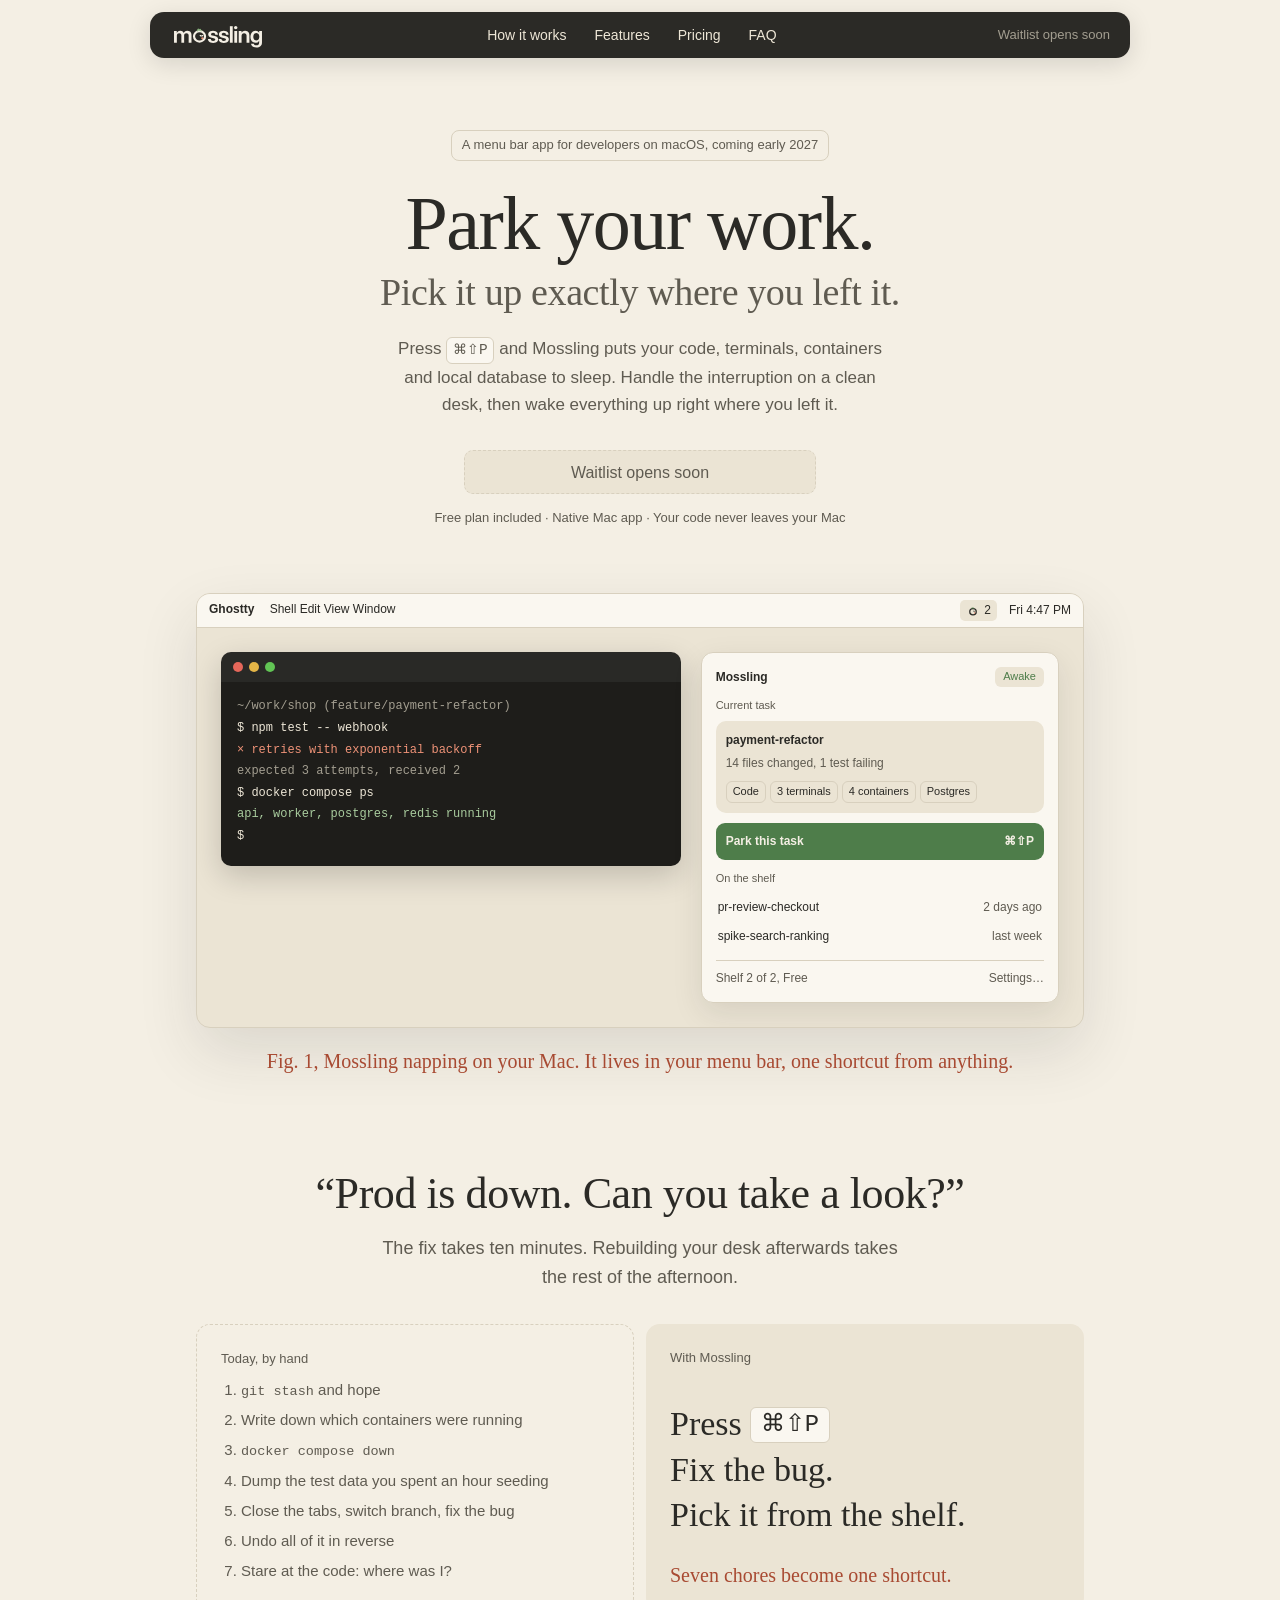
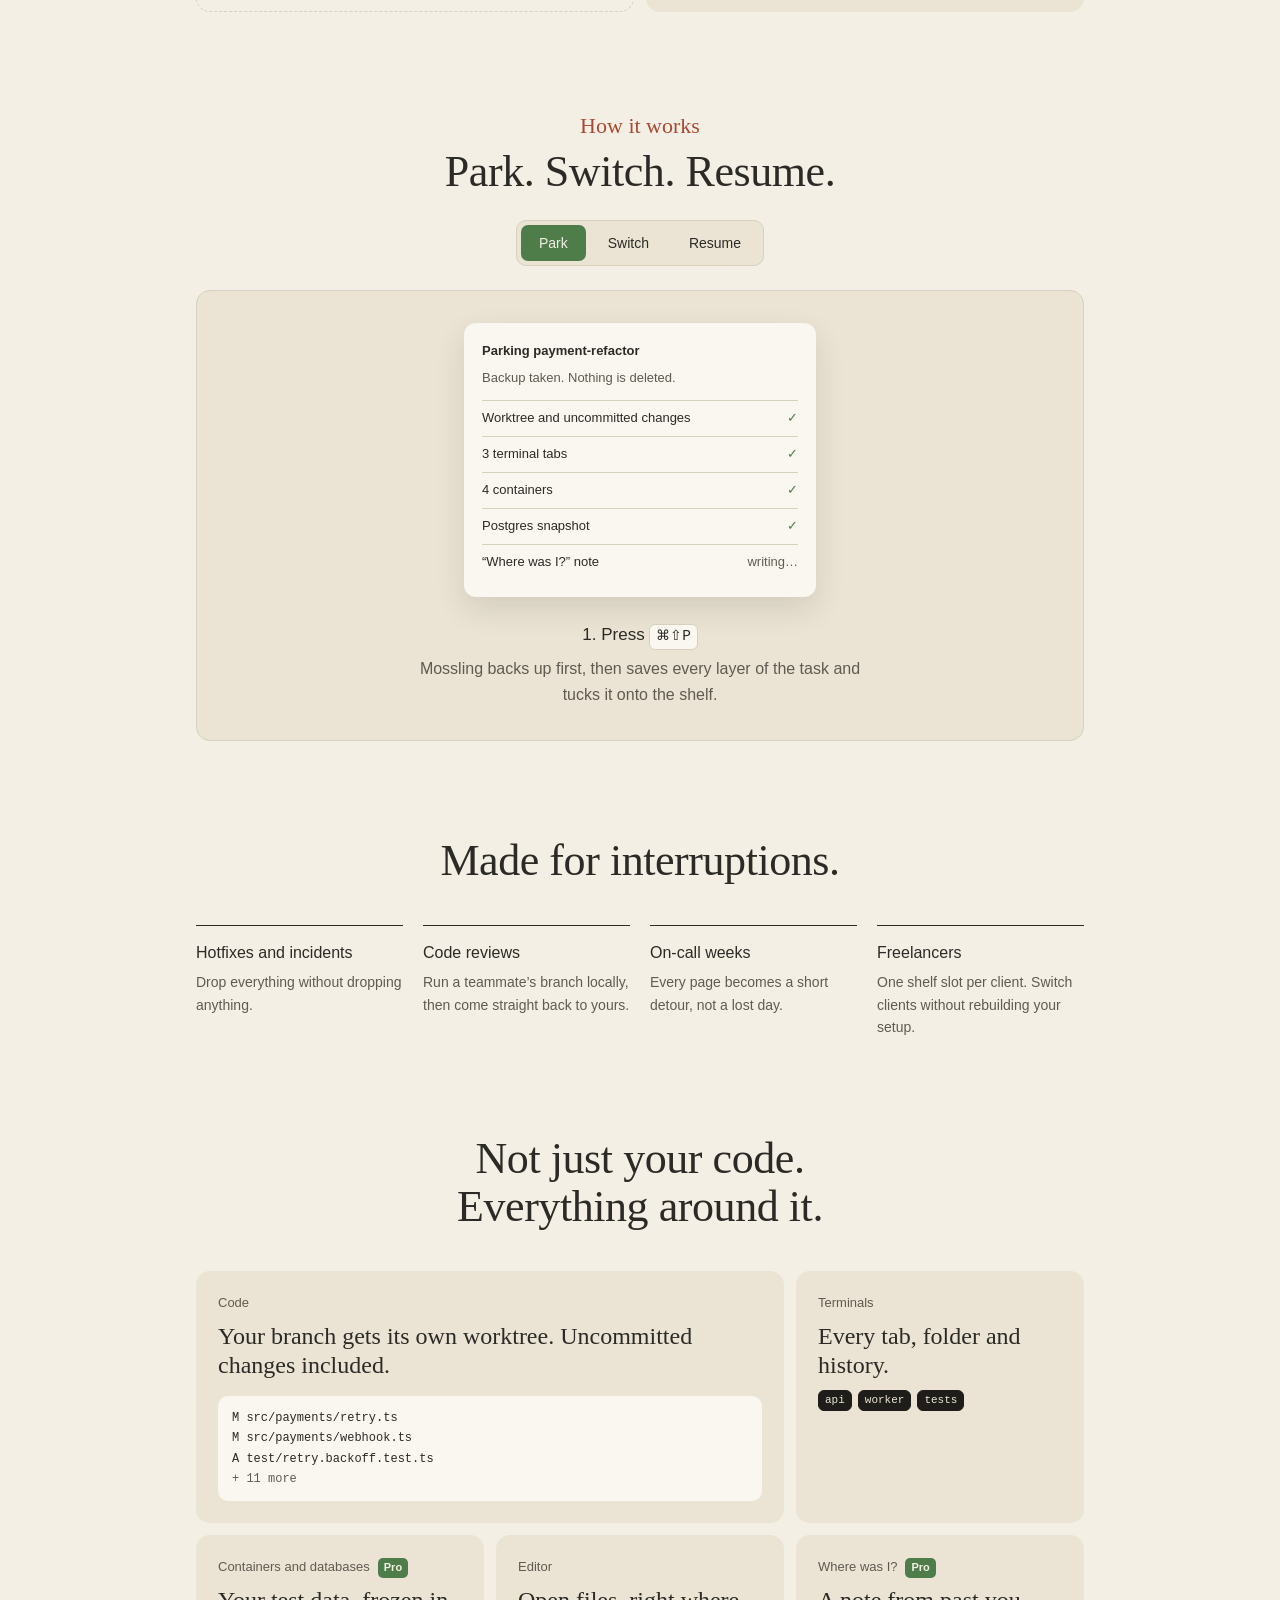
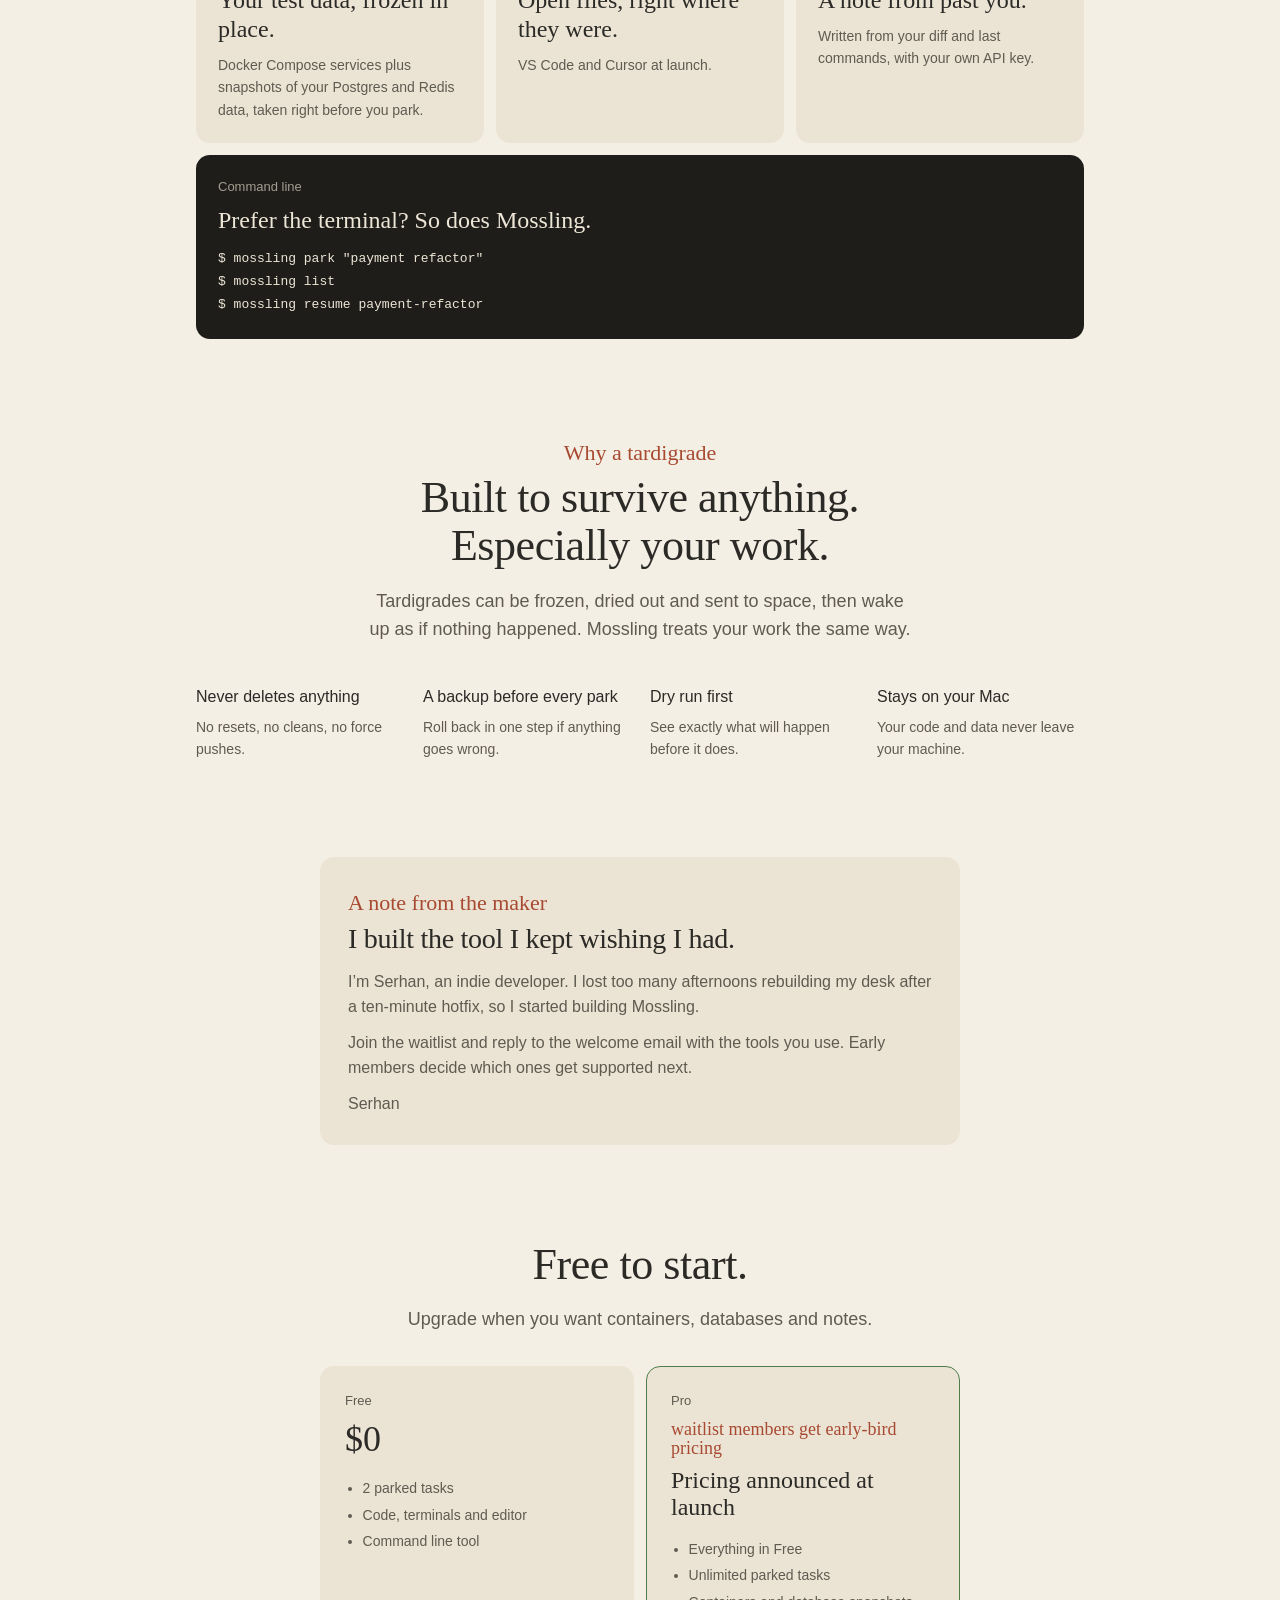
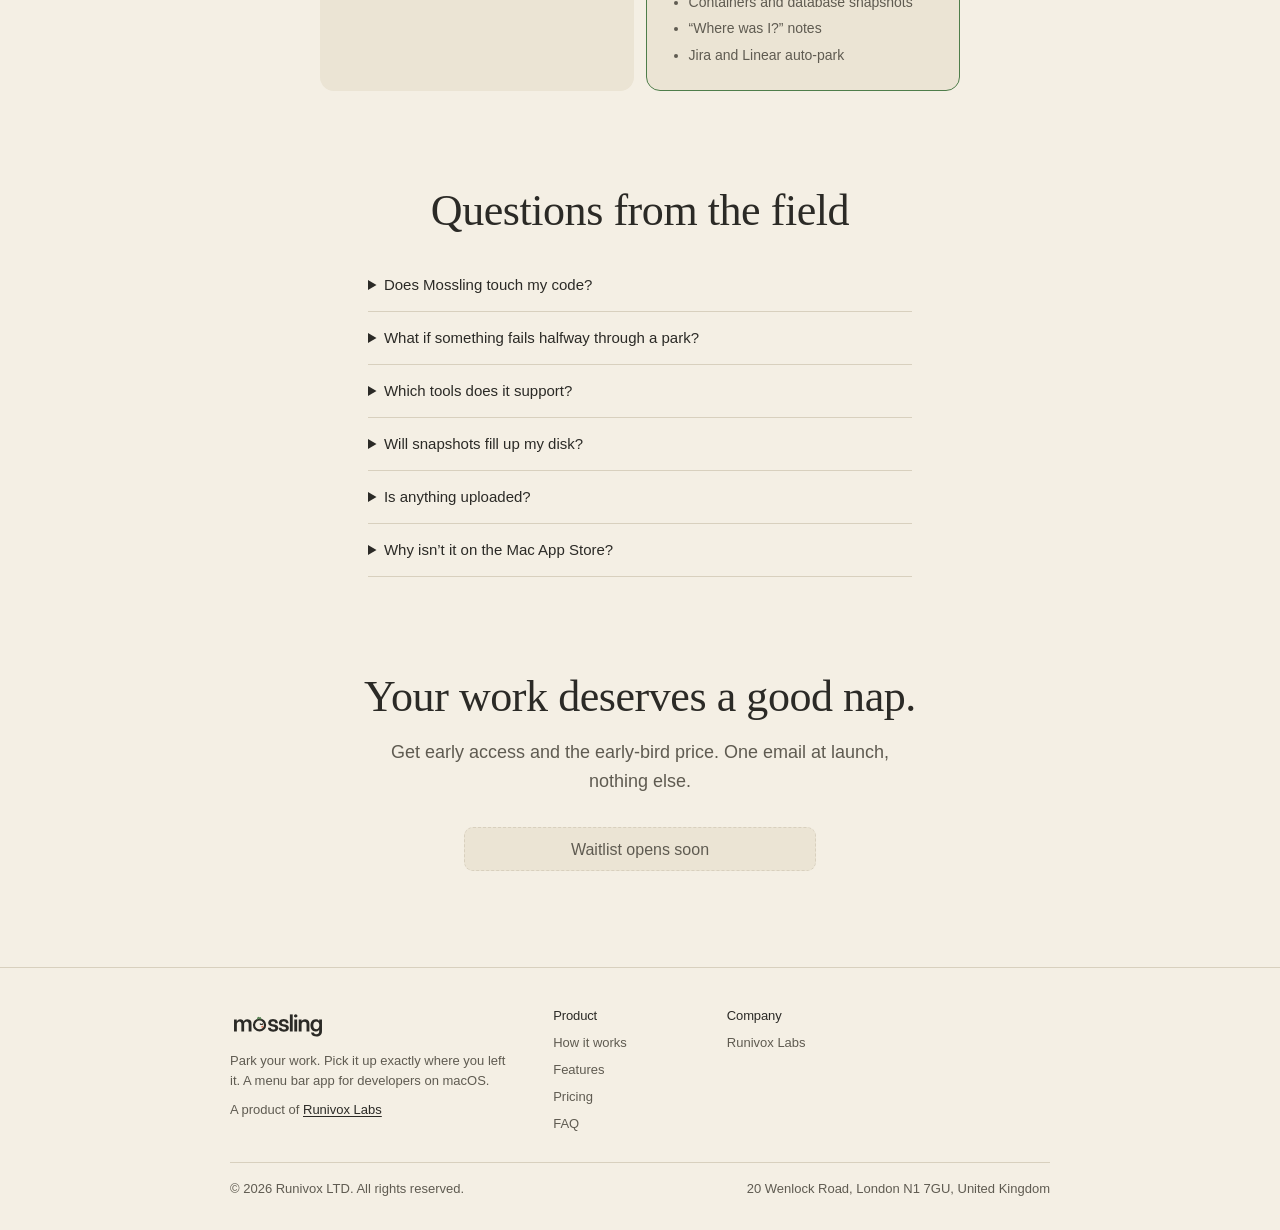
==== index.html @ 134c6cbf "Deploy landing from MosslingApp/mossling@46f180c" ====
<!doctype html>
<html lang="en">
<head>
  <meta charset="utf-8">
  <meta name="viewport" content="width=device-width, initial-scale=1">
  <title>Mossling: park your work, pick it up exactly where you left it</title>
  <meta name="description" content="A menu bar app for developers on macOS. Press ⌘⇧P and Mossling puts your code, terminals, containers and local database to sleep, then wakes everything up right where you left it.">
  <meta name="color-scheme" content="light dark">
  <meta name="theme-color" content="#F4EFE4" media="(prefers-color-scheme: light)">
  <meta name="theme-color" content="#1C1B18" media="(prefers-color-scheme: dark)">
  <meta property="og:title" content="Mossling: park your work">
  <meta property="og:description" content="Pick it up exactly where you left it. A menu bar app for developers on macOS.">
  <meta property="og:type" content="website">
  <link rel="icon" href="assets/mossling-icon-app.svg" type="image/svg+xml">
  <link rel="preload" href="fonts/fraunces-500.woff2" as="font" type="font/woff2" crossorigin>
  <link rel="preload" href="fonts/inter-400.woff2" as="font" type="font/woff2" crossorigin>
  <link rel="stylesheet" href="styles.css">
  <script src="main.js" defer></script>
</head>
<!-- Waitlist: keep "closed" until /privacy is published. See landing/README.md. -->
<body data-waitlist="closed">
  <a class="skip-link" href="#main">Skip to content</a>

  <header class="nav-wrap">
    <nav class="nav" aria-label="Main">
      <a class="nav-logo" href="#top" aria-label="Mossling home">
        <img src="assets/mossling-wordmark-dark.svg" alt="Mossling" width="96" height="30">
      </a>
      <ul class="nav-links">
        <li><a href="#how-it-works">How it works</a></li>
        <li><a href="#features">Features</a></li>
        <li><a href="#pricing">Pricing</a></li>
        <li><a href="#faq">FAQ</a></li>
      </ul>
      <div class="nav-actions">
        <span class="nav-status" data-when="closed">Waitlist opens soon</span>
        <span class="nav-status nav-status-open" data-when="open"><span class="dot" aria-hidden="true"></span>Waitlist open</span>
        <a class="btn btn-nav" href="#join" data-when="open">Get early access <span aria-hidden="true">→</span></a>
      </div>
    </nav>
  </header>

  <main id="main">
    <section class="hero" id="top">
      <p class="eyebrow-pill">A menu bar app for developers on macOS, coming early 2027</p>
      <h1>Park your work.<span class="h1-sub">Pick it up exactly where you left it.</span></h1>
      <p class="lede">Press <kbd>⌘⇧P</kbd> and Mossling puts your code, terminals, containers and local database to sleep. Handle the interruption on a clean desk, then wake everything up right where you left it.</p>

      <div class="waitlist" data-form-id="hero">
        <p class="waitlist-soon" data-when="closed">Waitlist opens soon</p>
        <form class="waitlist-form" data-when="open" action="https://buttondown.com/api/emails/embed-subscribe/mossling" method="post">
          <div class="waitlist-row">
            <label class="visually-hidden" for="email-hero">Your email</label>
            <input id="email-hero" type="email" name="email" placeholder="you@company.dev" autocomplete="email" required aria-describedby="error-hero">
            <input type="hidden" name="tag" value="waitlist">
            <button class="btn btn-primary" type="submit">Get early access</button>
          </div>
          <p class="form-error" id="error-hero" role="alert" hidden></p>
        </form>
        <p class="form-success" role="status" tabindex="-1" hidden>You're on the list. Check your inbox to confirm.</p>
      </div>
      <p class="hero-note">Free plan included · Native Mac app · Your code never leaves your Mac</p>

      <figure class="hero-figure">
        <div class="desktop" aria-hidden="true">
          <div class="desktop-menubar">
            <span><b>Ghostty</b> Shell Edit View Window</span>
            <span class="menubar-right"><span class="menubar-icon"><img src="assets/mossling-icon-light.svg" alt="" width="14" height="14"> 2</span> Fri 4:47 PM</span>
          </div>
          <div class="desktop-body">
            <div class="terminal">
              <div class="terminal-bar"><i></i><i></i><i></i></div>
              <pre><span class="t-muted">~/work/shop (feature/payment-refactor)</span>
$ npm test -- webhook
<span class="t-red">× retries with exponential backoff</span>
<span class="t-muted">expected 3 attempts, received 2</span>
$ docker compose ps
<span class="t-green">api, worker, postgres, redis running</span>
$</pre>
            </div>
            <div class="panel">
              <div class="panel-head"><b>Mossling</b><span class="badge">Awake</span></div>
              <p class="panel-label">Current task</p>
              <div class="panel-card">
                <b>payment-refactor</b>
                <span class="muted">14 files changed, 1 test failing</span>
                <span class="chips"><span>Code</span><span>3 terminals</span><span>4 containers</span><span>Postgres</span></span>
              </div>
              <div class="panel-park">Park this task <span>⌘⇧P</span></div>
              <p class="panel-label">On the shelf</p>
              <div class="panel-row"><span>pr-review-checkout</span><span class="muted">2 days ago</span></div>
              <div class="panel-row"><span>spike-search-ranking</span><span class="muted">last week</span></div>
              <div class="panel-foot"><span>Shelf 2 of 2, Free</span><span>Settings…</span></div>
            </div>
          </div>
        </div>
        <figcaption class="caption">Fig. 1, Mossling napping on your Mac. It lives in your menu bar, one shortcut from anything.</figcaption>
      </figure>
    </section>

    <section class="problem">
      <h2>“Prod is down. Can you take a look?”</h2>
      <p class="section-lede">The fix takes ten minutes. Rebuilding your desk afterwards takes the rest of the afternoon.</p>
      <div class="compare">
        <div class="compare-card compare-before">
          <p class="card-label">Today, by hand</p>
          <ol>
            <li><code>git stash</code> and hope</li>
            <li>Write down which containers were running</li>
            <li><code>docker compose down</code></li>
            <li>Dump the test data you spent an hour seeding</li>
            <li>Close the tabs, switch branch, fix the bug</li>
            <li>Undo all of it in reverse</li>
            <li>Stare at the code: where was I?</li>
          </ol>
        </div>
        <div class="compare-card compare-after">
          <p class="card-label">With Mossling</p>
          <p class="big-steps">Press <kbd>⌘⇧P</kbd><br>Fix the bug.<br>Pick it from the shelf.</p>
          <p class="caption">Seven chores become one shortcut.</p>
        </div>
      </div>
    </section>

    <section class="how" id="how-it-works">
      <p class="eyebrow-hand">How it works</p>
      <h2>Park. Switch. Resume.</h2>
      <div class="tabs" role="tablist" aria-label="Steps" hidden>
        <button role="tab" id="tab-park" aria-controls="step-park" aria-selected="true">Park</button>
        <button role="tab" id="tab-switch" aria-controls="step-switch" aria-selected="false" tabindex="-1">Switch</button>
        <button role="tab" id="tab-resume" aria-controls="step-resume" aria-selected="false" tabindex="-1">Resume</button>
      </div>
      <div class="steps">
        <div class="step" id="step-park" role="tabpanel" aria-labelledby="tab-park">
          <div class="step-visual">
            <div class="mini-card" aria-hidden="true">
              <b>Parking payment-refactor</b>
              <span class="muted small">Backup taken. Nothing is deleted.</span>
              <ul>
                <li>Worktree and uncommitted changes <span class="ok">✓</span></li>
                <li>3 terminal tabs <span class="ok">✓</span></li>
                <li>4 containers <span class="ok">✓</span></li>
                <li>Postgres snapshot <span class="ok">✓</span></li>
                <li>“Where was I?” note <span class="muted">writing…</span></li>
              </ul>
            </div>
          </div>
          <h3>1. Press <kbd>⌘⇧P</kbd></h3>
          <p>Mossling backs up first, then saves every layer of the task and tucks it onto the shelf.</p>
        </div>
        <div class="step" id="step-switch" role="tabpanel" aria-labelledby="tab-switch">
          <div class="step-visual">
            <div class="mini-card" aria-hidden="true">
              <b>payment-refactor is parked</b>
              <span class="muted small">Your desk is clean: on main, no containers running, editor closed.</span>
              <span class="mini-actions"><span class="mini-btn">Undo</span><span class="mini-btn mini-btn-primary">Open shelf</span></span>
            </div>
          </div>
          <h3>2. Fix the bug</h3>
          <p>Your desk is clean: on main, no containers running, editor closed. Changed your mind? Undo puts everything back.</p>
        </div>
        <div class="step" id="step-resume" role="tabpanel" aria-labelledby="tab-resume">
          <div class="step-visual">
            <div class="mini-card" aria-hidden="true">
              <b>payment-refactor</b>
              <span class="note-hand">Where was I?</span>
              <span class="small">You were fixing the webhook retry logic. The backoff test expects 3 attempts and gets 2. Last edit: <code>retry.ts:48</code>.</span>
              <span class="mini-actions"><span class="mini-btn mini-btn-primary">Resume task ⏎</span></span>
            </div>
          </div>
          <h3>3. Pick it from the shelf</h3>
          <p>Press <kbd>⌘⇧S</kbd>, choose the task and resume. If your current desk has changes, Mossling parks it first so nothing is lost.</p>
        </div>
      </div>
    </section>

    <section class="uses">
      <h2>Made for interruptions.</h2>
      <div class="columns">
        <div><h3>Hotfixes and incidents</h3><p>Drop everything without dropping anything.</p></div>
        <div><h3>Code reviews</h3><p>Run a teammate’s branch locally, then come straight back to yours.</p></div>
        <div><h3>On-call weeks</h3><p>Every page becomes a short detour, not a lost day.</p></div>
        <div><h3>Freelancers</h3><p>One shelf slot per client. Switch clients without rebuilding your setup.</p></div>
      </div>
    </section>

    <section class="features" id="features">
      <h2>Not just your code.<br>Everything around it.</h2>
      <div class="bento">
        <article class="tile tile-wide">
          <p class="card-label">Code</p>
          <h3>Your branch gets its own worktree. Uncommitted changes included.</h3>
          <pre class="code-box">M src/payments/retry.ts
M src/payments/webhook.ts
A test/retry.backoff.test.ts
<span class="muted">+ 11 more</span></pre>
        </article>
        <article class="tile">
          <p class="card-label">Terminals</p>
          <h3>Every tab, folder and history.</h3>
          <p class="tabs-chips" aria-label="Example terminal tabs"><span>api</span><span>worker</span><span>tests</span></p>
        </article>
        <article class="tile">
          <p class="card-label">Containers and databases <span class="pro">Pro</span></p>
          <h3>Your test data, frozen in place.</h3>
          <p>Docker Compose services plus snapshots of your Postgres and Redis data, taken right before you park.</p>
        </article>
        <article class="tile">
          <p class="card-label">Editor</p>
          <h3>Open files, right where they were.</h3>
          <p>VS Code and Cursor at launch.</p>
        </article>
        <article class="tile">
          <p class="card-label">Where was I? <span class="pro">Pro</span></p>
          <h3>A note from past you.</h3>
          <p>Written from your diff and last commands, with your own API key.</p>
        </article>
        <article class="tile tile-full tile-dark">
          <p class="card-label">Command line</p>
          <h3>Prefer the terminal? So does Mossling.</h3>
          <pre>$ mossling park "payment refactor"
$ mossling list
$ mossling resume payment-refactor</pre>
        </article>
      </div>
    </section>

    <section class="why">
      <p class="eyebrow-hand">Why a tardigrade</p>
      <h2>Built to survive anything.<br>Especially your work.</h2>
      <p class="section-lede">Tardigrades can be frozen, dried out and sent to space, then wake up as if nothing happened. Mossling treats your work the same way.</p>
      <div class="columns columns-plain">
        <div><h3>Never deletes anything</h3><p>No resets, no cleans, no force pushes.</p></div>
        <div><h3>A backup before every park</h3><p>Roll back in one step if anything goes wrong.</p></div>
        <div><h3>Dry run first</h3><p>See exactly what will happen before it does.</p></div>
        <div><h3>Stays on your Mac</h3><p>Your code and data never leave your machine.</p></div>
      </div>
    </section>

    <section class="maker">
      <div class="maker-card">
        <p class="eyebrow-hand">A note from the maker</p>
        <h2>I built the tool I kept wishing I had.</h2>
        <p>I’m Serhan, an indie developer. I lost too many afternoons rebuilding my desk after a ten-minute hotfix, so I started building Mossling.</p>
        <p>Join the waitlist and reply to the welcome email with the tools you use. Early members decide which ones get supported next.</p>
        <p class="maker-sign">Serhan</p>
      </div>
    </section>

    <section class="pricing" id="pricing">
      <h2>Free to start.</h2>
      <p class="section-lede">Upgrade when you want containers, databases and notes.</p>
      <div class="plans">
        <div class="plan">
          <p class="card-label">Free</p>
          <p class="price">$0</p>
          <ul>
            <li>2 parked tasks</li>
            <li>Code, terminals and editor</li>
            <li>Command line tool</li>
          </ul>
        </div>
        <div class="plan plan-pro">
          <p class="card-label plan-head">Pro <span class="note-hand">waitlist members get early-bird pricing</span></p>
          <p class="price price-tba">Pricing announced at launch</p>
          <ul>
            <li>Everything in Free</li>
            <li>Unlimited parked tasks</li>
            <li>Containers and database snapshots</li>
            <li>“Where was I?” notes</li>
            <li>Jira and Linear auto-park</li>
          </ul>
        </div>
      </div>
    </section>

    <section class="faq" id="faq">
      <h2>Questions from the field</h2>
      <details>
        <summary>Does Mossling touch my code?</summary>
        <p>It moves your work into a separate git worktree and backs it up first. It never deletes, resets or force-pushes anything.</p>
      </details>
      <details>
        <summary>What if something fails halfway through a park?</summary>
        <p>Mossling stops and leaves your desk as it was. The backup it took first lets you roll back in one step.</p>
      </details>
      <details>
        <summary>Which tools does it support?</summary>
        <p>At launch: Ghostty, VS Code, Cursor and Docker Compose with Postgres and Redis. iTerm2 and more come next, prioritized by what waitlist members use.</p>
      </details>
      <details>
        <summary>Will snapshots fill up my disk?</summary>
        <p>Mossling checks free space before every park. If there isn't enough room, it stops and tells you before touching anything.</p>
      </details>
      <details>
        <summary>Is anything uploaded?</summary>
        <p>No. Everything stays on your Mac. The optional AI note calls the model with your own API key.</p>
      </details>
      <details>
        <summary>Why isn’t it on the Mac App Store?</summary>
        <p>The App Store sandbox blocks access to terminals and Docker. Mossling ships as a signed, notarized download.</p>
      </details>
    </section>

    <section class="cta" id="join">
      <h2>Your work deserves a good nap.</h2>
      <p class="section-lede">Get early access and the early-bird price. One email at launch, nothing else.</p>
      <div class="waitlist" data-form-id="footer">
        <p class="waitlist-soon" data-when="closed">Waitlist opens soon</p>
        <form class="waitlist-form" data-when="open" action="https://buttondown.com/api/emails/embed-subscribe/mossling" method="post">
          <div class="waitlist-row">
            <label class="visually-hidden" for="email-footer">Your email</label>
            <input id="email-footer" type="email" name="email" placeholder="you@company.dev" autocomplete="email" required aria-describedby="error-footer">
            <input type="hidden" name="tag" value="waitlist">
            <button class="btn btn-primary" type="submit">Get early access</button>
          </div>
          <p class="form-error" id="error-footer" role="alert" hidden></p>
        </form>
        <p class="form-success" role="status" tabindex="-1" hidden>You're on the list. Check your inbox to confirm.</p>
        <p class="form-note" data-when="open">We only use your email for Mossling launch news. See our <a href="/privacy">Privacy Policy</a>.</p>
      </div>
    </section>
  </main>

  <footer class="footer">
    <div class="footer-grid">
      <div class="footer-brand">
        <picture>
          <source srcset="assets/mossling-wordmark-dark.svg" media="(prefers-color-scheme: dark)">
          <img src="assets/mossling-wordmark-light.svg" alt="Mossling" width="96" height="30">
        </picture>
        <p>Park your work. Pick it up exactly where you left it. A menu bar app for developers on macOS.</p>
        <p>A product of <a href="https://runivoxlabs.com">Runivox Labs</a></p>
      </div>
      <div>
        <h2 class="footer-head">Product</h2>
        <ul>
          <li><a href="#how-it-works">How it works</a></li>
          <li><a href="#features">Features</a></li>
          <li><a href="#pricing">Pricing</a></li>
          <li><a href="#faq">FAQ</a></li>
        </ul>
      </div>
      <div>
        <h2 class="footer-head">Company</h2>
        <ul>
          <li><a href="https://runivoxlabs.com">Runivox Labs</a></li>
        </ul>
      </div>
      <div data-when="open">
        <h2 class="footer-head">Legal</h2>
        <ul>
          <li><a href="/privacy">Privacy Policy</a></li>
        </ul>
      </div>
    </div>
    <div class="footer-bottom">
      <span>© 2026 Runivox LTD. All rights reserved.</span>
      <span>20 Wenlock Road, London N1 7GU, United Kingdom</span>
    </div>
  </footer>
</body>
</html>
---- styles.css ----
/* Tokens: docs/design/SPEC.md */
@font-face { font-family: "Fraunces"; font-weight: 400; font-display: swap; src: url("fonts/fraunces-400.woff2") format("woff2"); }
@font-face { font-family: "Fraunces"; font-weight: 500; font-display: swap; src: url("fonts/fraunces-500.woff2") format("woff2"); }
@font-face { font-family: "Inter"; font-weight: 400; font-display: swap; src: url("fonts/inter-400.woff2") format("woff2"); }
@font-face { font-family: "Inter"; font-weight: 500; font-display: swap; src: url("fonts/inter-500.woff2") format("woff2"); }
@font-face { font-family: "Inter"; font-weight: 600; font-display: swap; src: url("fonts/inter-600.woff2") format("woff2"); }
@font-face { font-family: "JetBrains Mono"; font-weight: 400; font-display: swap; src: url("fonts/jetbrains-mono-400.woff2") format("woff2"); }
@font-face { font-family: "Caveat"; font-weight: 400; font-display: swap; src: url("fonts/caveat-400.woff2") format("woff2"); }

:root {
  --paper: #F4EFE4;
  --card: #EBE4D4;
  --ink: #2B2A26;
  --muted: #5F5B51;
  --moss: #4E7D4A;
  --on-moss: #F4EFE4;
  --coral: #E07A5F;
  --coral-text: #A84A32;
  --line: #D8D0BE;
  --surface: #FAF7F0;
  --nav-bg: #2B2A26;
  --nav-text: #EDE6D6;
  --nav-muted: #A39E90;
  --nav-moss: #8AB67F;
  --nav-on-moss: #1C1B18;
  --term-bg: #1E1D1A;
  --term-text: #EDE6D6;
  --term-muted: #A39E90;
  --term-red: #EE9277;
  --term-green: #A9CC9E;

  --serif: "Fraunces", Georgia, serif;
  --sans: "Inter", -apple-system, BlinkMacSystemFont, "Segoe UI", sans-serif;
  --mono: "JetBrains Mono", ui-monospace, "SF Mono", Menlo, monospace;
  --hand: "Caveat", cursive;

  --r-control: 9px;
  --r-panel: 14px;
  --container: 920px;
  color-scheme: light;
}

@media (prefers-color-scheme: dark) {
  :root {
    --paper: #1C1B18;
    --card: #26241F;
    --ink: #EDE6D6;
    --muted: #A39E90;
    --moss: #8AB67F;
    --on-moss: #1C1B18;
    --coral: #EE9277;
    --coral-text: #EE9277;
    --line: #3A3730;
    --surface: #23211D;
    --nav-bg: #26241F;
    --term-bg: #141311;
    color-scheme: dark;
  }
}

/* Base */
*, *::before, *::after { box-sizing: border-box; }
html { scroll-behavior: smooth; -webkit-text-size-adjust: 100%; }
@media (prefers-reduced-motion: reduce) { html { scroll-behavior: auto; } }
body {
  margin: 0;
  background: var(--paper);
  color: var(--ink);
  font: 400 1rem/1.6 var(--sans);
  -webkit-font-smoothing: antialiased;
}
img { max-width: 100%; height: auto; display: block; }
a { color: var(--moss); text-underline-offset: 2px; }
a:hover { text-decoration-thickness: 2px; }
:focus-visible { outline: 2px solid var(--moss); outline-offset: 3px; border-radius: 4px; }
h1, h2, h3 { margin: 0; font-weight: 500; }
h2 { font: 500 clamp(2rem, 5vw, 2.75rem)/1.1 var(--serif); letter-spacing: -0.01em; text-align: center; }
h3 { font-size: 1rem; font-weight: 500; }
p { margin: 0; }
code, pre, kbd { font-family: var(--mono); }
code { font-size: 0.9em; }
kbd {
  display: inline-block; padding: 0.05em 0.4em; font-size: 0.85em;
  border: 1px solid var(--line); border-radius: 6px; background: var(--surface);
}
.muted { color: var(--muted); }
.small { font-size: 0.8125rem; }
.visually-hidden {
  position: absolute; width: 1px; height: 1px; overflow: hidden;
  clip: rect(0 0 0 0); clip-path: inset(50%); white-space: nowrap;
}
.skip-link { position: absolute; left: 16px; top: -48px; background: var(--moss); color: var(--on-moss); padding: 8px 12px; border-radius: var(--r-control); z-index: 10; }
.skip-link:focus { top: 16px; }

/* Waitlist state switch: body[data-waitlist] = closed | open */
body[data-waitlist="closed"] [data-when="open"],
body[data-waitlist="open"] [data-when="closed"] { display: none !important; }

main > section { max-width: var(--container); margin: 0 auto; padding: 96px 16px 0; }
.section-lede { max-width: 34rem; margin: 16px auto 0; text-align: center; color: var(--muted); font-size: 1.125rem; }
.caption, .eyebrow-hand, .note-hand { font-family: var(--hand); color: var(--coral-text); }
.caption { font-size: 1.25rem; line-height: 1.3; }
.eyebrow-hand { font-size: 1.375rem; text-align: center; margin-bottom: 4px; }
.card-label { font-size: 0.8125rem; color: var(--muted); margin-bottom: 8px; display: flex; align-items: center; gap: 8px; }
.pro { background: var(--moss); color: var(--on-moss); font-size: 0.6875rem; font-weight: 600; padding: 1px 6px; border-radius: 5px; }

/* Buttons */
.btn {
  display: inline-flex; align-items: center; justify-content: center; gap: 8px;
  font: 500 0.9375rem/1 var(--sans); text-decoration: none; cursor: pointer;
  border: 0; border-radius: var(--r-control); padding: 0 18px; min-height: 44px;
}
.btn-primary { background: var(--moss); color: var(--on-moss); }
.btn-primary:hover { filter: brightness(1.08); }
.btn-primary:disabled { opacity: 0.6; cursor: progress; }

/* Nav */
.nav-wrap { position: sticky; top: 0; z-index: 5; padding: 12px 16px 0; }
.nav {
  max-width: 980px; margin: 0 auto; display: flex; align-items: center; gap: 24px;
  background: var(--nav-bg); color: var(--nav-text);
  border-radius: var(--r-panel); padding: 8px 8px 8px 20px;
  box-shadow: 0 6px 24px rgb(0 0 0 / 0.12);
}
.nav-logo img { width: 96px; }
.nav-links { display: flex; gap: 28px; list-style: none; margin: 0 auto; padding: 0; font-size: 0.875rem; }
.nav-links a { color: var(--nav-text); text-decoration: none; }
.nav-links a:hover { text-decoration: underline; }
.nav-actions { display: flex; align-items: center; gap: 16px; font-size: 0.8125rem; }
.nav-status { color: var(--nav-muted); padding-right: 12px; }
.nav-status-open { display: inline-flex; align-items: center; gap: 6px; padding-right: 0; }
.dot { width: 8px; height: 8px; border-radius: 50%; background: var(--nav-moss); }
.btn-nav { background: var(--nav-moss); color: var(--nav-on-moss); min-height: 36px; font-size: 0.8125rem; }
.nav :focus-visible { outline-color: var(--nav-moss); }

/* Hero */
.hero { text-align: center; padding-top: 72px !important; }
.eyebrow-pill {
  display: inline-block; font-size: 0.8125rem; color: var(--muted);
  border: 1px solid var(--line); border-radius: 8px; padding: 4px 10px;
}
.hero h1 { margin-top: 24px; font: 500 clamp(3rem, 9vw, 4.75rem)/1 var(--serif); letter-spacing: -0.02em; }
.h1-sub { display: block; margin-top: 12px; font-size: clamp(1.625rem, 4.4vw, 2.375rem); font-weight: 400; color: var(--muted); letter-spacing: -0.01em; }
.lede { max-width: 31rem; margin: 24px auto 0; color: var(--muted); font-size: 1.0625rem; }
.hero-note { margin-top: 14px; font-size: 0.8125rem; color: var(--muted); }

/* Waitlist */
.waitlist { max-width: 22rem; margin: 32px auto 0; }
.waitlist-row { display: flex; gap: 8px; }
.waitlist input[type="email"] {
  flex: 1; min-width: 0; min-height: 44px; padding: 0 12px;
  font: 400 0.9375rem var(--sans); color: var(--ink);
  background: var(--card); border: 1px solid var(--line); border-radius: var(--r-control);
}
.waitlist input::placeholder { color: var(--muted); }
.waitlist input[aria-invalid="true"] { border-color: var(--ink); border-width: 2px; }
.waitlist-soon {
  display: flex; align-items: center; justify-content: center; min-height: 44px;
  border: 1px dashed var(--line); border-radius: var(--r-control);
  color: var(--muted); font-weight: 500; background: var(--card);
}
.form-error { margin-top: 8px; font-size: 0.875rem; text-align: left; color: var(--ink); }
.form-error::before { content: "⚠ "; }
.form-success {
  padding: 12px 14px; border-radius: var(--r-control);
  background: var(--card); border: 1px solid var(--line); font-weight: 500;
}
.form-success::before { content: "✓ "; color: var(--moss); }
.form-note { margin-top: 12px; font-size: 0.75rem; color: var(--muted); }

/* Hero figure */
.hero-figure { margin: 64px 0 0; }
.desktop {
  text-align: left; background: var(--card); border: 1px solid var(--line);
  border-radius: var(--r-panel); overflow: hidden; box-shadow: 0 24px 60px rgb(43 42 38 / 0.12);
}
.desktop-menubar {
  display: flex; justify-content: space-between; padding: 6px 12px;
  font-size: 0.75rem; color: var(--ink); background: var(--surface); border-bottom: 1px solid var(--line);
}
.desktop-menubar b { margin-right: 12px; }
.menubar-right { display: inline-flex; gap: 12px; align-items: center; }
.menubar-icon { display: inline-flex; align-items: center; gap: 4px; background: var(--card); border-radius: 5px; padding: 1px 6px; }
@media (prefers-color-scheme: dark) { .menubar-icon img { filter: invert(1); } }
.desktop-body { display: flex; gap: 20px; padding: 24px; align-items: flex-start; }
.terminal { flex: 1.4; min-width: 0; background: var(--term-bg); border-radius: 10px; overflow: hidden; box-shadow: 0 10px 30px rgb(0 0 0 / 0.18); }
.terminal-bar { display: flex; gap: 6px; padding: 10px 12px; background: rgb(255 255 255 / 0.05); }
.terminal-bar i { width: 10px; height: 10px; border-radius: 50%; background: #E5675A; }
.terminal-bar i:nth-child(2) { background: #E4B547; }
.terminal-bar i:nth-child(3) { background: #61C454; }
.terminal pre { margin: 0; padding: 14px 16px 18px; color: var(--term-text); font-size: 0.75rem; line-height: 1.8; overflow-x: auto; }
.t-muted { color: var(--term-muted); }
.t-red { color: var(--term-red); }
.t-green { color: var(--term-green); }
.panel {
  flex: 1; min-width: 220px; background: var(--surface); border: 1px solid var(--line);
  border-radius: 12px; padding: 14px; font-size: 0.75rem; box-shadow: 0 10px 30px rgb(43 42 38 / 0.1);
}
.panel-head { display: flex; justify-content: space-between; align-items: center; margin-bottom: 10px; }
.badge { background: var(--card); color: var(--moss); border-radius: 6px; padding: 1px 8px; font-size: 0.6875rem; font-weight: 500; }
.panel-label { color: var(--muted); font-size: 0.6875rem; margin: 10px 0 6px; }
.panel-card { display: flex; flex-direction: column; gap: 4px; background: var(--card); border-radius: 10px; padding: 10px; }
.chips { display: flex; flex-wrap: wrap; gap: 4px; margin-top: 4px; }
.chips span, .tabs-chips span { border: 1px solid var(--line); border-radius: 6px; padding: 1px 6px; font-size: 0.6875rem; }
.panel-park { display: flex; justify-content: space-between; margin-top: 10px; padding: 9px 10px; border-radius: 9px; background: var(--moss); color: var(--on-moss); font-weight: 600; }
.panel-row { display: flex; justify-content: space-between; padding: 5px 2px; }
.panel-foot { display: flex; justify-content: space-between; margin-top: 8px; padding-top: 8px; border-top: 1px solid var(--line); color: var(--muted); }
.hero-figure figcaption { margin-top: 20px; }

/* Problem */
.compare { display: grid; grid-template-columns: 1fr 1fr; gap: 12px; margin-top: 32px; }
.compare-card { border-radius: var(--r-panel); padding: 24px; }
.compare-before { border: 1px dashed var(--line); }
.compare-before ol { margin: 0; padding-left: 1.25rem; color: var(--muted); display: grid; gap: 6px; font-size: 0.9375rem; }
.compare-after { background: var(--card); display: flex; flex-direction: column; justify-content: space-between; gap: 24px; }
.big-steps { font: 500 clamp(1.75rem, 3.6vw, 2.125rem)/1.35 var(--serif); }
.big-steps kbd { font-size: 0.7em; vertical-align: 0.15em; }

/* How it works */
.how h2 { margin-bottom: 24px; }
.tabs {
  display: flex; width: fit-content; margin: 0 auto 24px; padding: 4px; gap: 4px;
  background: var(--card); border: 1px solid var(--line); border-radius: 10px;
}
.tabs[hidden] { display: none; }
.tabs button {
  font: 500 0.875rem var(--sans); color: var(--ink); background: none; border: 0;
  border-radius: 7px; padding: 8px 18px; cursor: pointer; min-height: 36px;
}
.tabs button[aria-selected="true"] { background: var(--moss); color: var(--on-moss); }
.steps { display: grid; gap: 16px; }
.step { background: var(--card); border: 1px solid var(--line); border-radius: var(--r-panel); padding: 32px 24px; text-align: center; }
.step[hidden] { display: none; }
.step h3 { margin-top: 24px; font-size: 1.0625rem; }
.step p { max-width: 28rem; margin: 6px auto 0; color: var(--muted); }
.step-visual { display: flex; justify-content: center; }
.mini-card {
  width: min(100%, 22rem); text-align: left; display: flex; flex-direction: column; gap: 6px;
  background: var(--surface); border-radius: 12px; padding: 18px; font-size: 0.8125rem;
  box-shadow: 0 12px 30px rgb(43 42 38 / 0.12);
}
.mini-card ul { list-style: none; margin: 6px 0 0; padding: 0; }
.mini-card li { display: flex; justify-content: space-between; padding: 7px 0; border-top: 1px solid var(--line); }
.ok { color: var(--moss); }
.note-hand { font-size: 1.25rem; line-height: 1.1; }
.mini-actions { display: flex; gap: 6px; justify-content: flex-end; margin-top: 6px; }
.mini-btn { border: 1px solid var(--line); border-radius: 8px; padding: 5px 10px; }
.mini-btn-primary { background: var(--moss); color: var(--on-moss); border-color: var(--moss); font-weight: 600; }

/* Columns */
.columns { display: grid; grid-template-columns: repeat(4, 1fr); gap: 20px; margin-top: 40px; }
.columns > div { border-top: 1.5px solid var(--ink); padding-top: 14px; }
.columns-plain > div { border-top: 0; padding-top: 0; }
.columns p { margin-top: 6px; font-size: 0.875rem; color: var(--muted); }

/* Bento */
.bento { display: grid; grid-template-columns: repeat(6, 1fr); gap: 12px; margin-top: 40px; }
.tile { grid-column: span 2; background: var(--card); border-radius: var(--r-panel); padding: 22px; }
.tile-wide { grid-column: span 4; }
.bento .tile:nth-child(2) { grid-column: span 2; }
.tile-full { grid-column: 1 / -1; }
.tile h3 { font: 500 1.5rem/1.2 var(--serif); }
.tile p:not(.card-label) { margin-top: 10px; font-size: 0.875rem; color: var(--muted); }
.code-box { margin: 16px 0 0; padding: 12px 14px; background: var(--surface); border-radius: 10px; font-size: 0.75rem; line-height: 1.7; overflow-x: auto; }
.tabs-chips { display: flex; gap: 6px; }
.tabs-chips span { background: var(--term-bg); color: var(--term-text); border-color: var(--term-bg); font-family: var(--mono); }
.tile-dark { background: var(--term-bg); color: var(--term-text); }
.tile-dark .card-label { color: var(--term-muted); }
.tile-dark pre { margin: 12px 0 0; font-size: 0.8125rem; line-height: 1.8; overflow-x: auto; }

/* Why */
.why .section-lede { margin-bottom: 0; }

/* Maker */
.maker-card { max-width: 40rem; margin: 0 auto; background: var(--card); border-radius: var(--r-panel); padding: 28px; }
.maker-card .eyebrow-hand { text-align: left; }
.maker-card h2 { text-align: left; font-size: 1.75rem; margin-bottom: 14px; }
.maker-card p:not(.eyebrow-hand) { color: var(--muted); margin-top: 10px; }
.maker-card .maker-sign { color: var(--ink); margin-top: 16px; }

/* Pricing */
.plans { display: grid; grid-template-columns: 1fr 1fr; gap: 12px; max-width: 40rem; margin: 32px auto 0; }
.plan { background: var(--card); border-radius: var(--r-panel); padding: 24px; border: 1.5px solid transparent; }
.plan-pro { border-color: var(--moss); }
.plan-head { justify-content: space-between; flex-wrap: wrap; }
.plan-head .note-hand { font-size: 1.125rem; }
.price { font: 500 2.25rem/1.1 var(--serif); }
.price-tba { font-size: 1.5rem; }
.plan ul { margin: 18px 0 0; padding-left: 1.1rem; font-size: 0.875rem; color: var(--muted); display: grid; gap: 4px; }

/* FAQ */
.faq { max-width: 36rem !important; }
.faq h2 { margin-bottom: 24px; }
.faq details { border-bottom: 1px solid var(--line); }
.faq summary { cursor: pointer; padding: 14px 0; font-weight: 500; font-size: 0.9375rem; }
.faq details p { padding: 0 0 16px 1.1rem; color: var(--muted); font-size: 0.9375rem; }

/* CTA */
.cta { text-align: center; padding-bottom: 96px !important; }

/* Footer */
.footer { border-top: 1px solid var(--line); padding: 40px 16px 32px; font-size: 0.8125rem; }
.footer-grid { max-width: 820px; margin: 0 auto; display: grid; grid-template-columns: 2fr 1fr 1fr 1fr; gap: 24px; }
.footer-brand img { width: 96px; margin-bottom: 12px; }
.footer-brand p { color: var(--muted); margin-top: 8px; max-width: 18rem; }
.footer-brand a { color: var(--ink); }
.footer-head { font: 500 0.8125rem var(--sans); text-align: left; margin-bottom: 10px; }
.footer ul { list-style: none; margin: 0; padding: 0; display: grid; gap: 6px; }
.footer ul a { color: var(--muted); text-decoration: none; }
.footer ul a:hover { color: var(--ink); text-decoration: underline; }
.footer-bottom { max-width: 820px; margin: 28px auto 0; padding-top: 16px; border-top: 1px solid var(--line); display: flex; justify-content: space-between; gap: 12px; flex-wrap: wrap; color: var(--muted); }

/* Narrow screens */
@media (max-width: 800px) {
  .nav-links { display: none; }
  .nav { justify-content: space-between; }
  .desktop-body { flex-direction: column; padding: 16px; }
  .panel { width: 100%; }
  .compare, .plans { grid-template-columns: 1fr; }
  .columns { grid-template-columns: 1fr 1fr; }
  .bento { grid-template-columns: 1fr; }
  .bento .tile, .tile-wide { grid-column: 1 / -1 !important; }
  .footer-grid { grid-template-columns: 1fr 1fr; }
  .footer-brand { grid-column: 1 / -1; }
}
@media (max-width: 480px) {
  main > section { padding-top: 72px; }
  .nav-status { display: none; }
  .waitlist-row { flex-direction: column; }
  .columns { grid-template-columns: 1fr; }
  .desktop-menubar > span:first-child { display: none; }
  .desktop-menubar { justify-content: flex-end; }
}
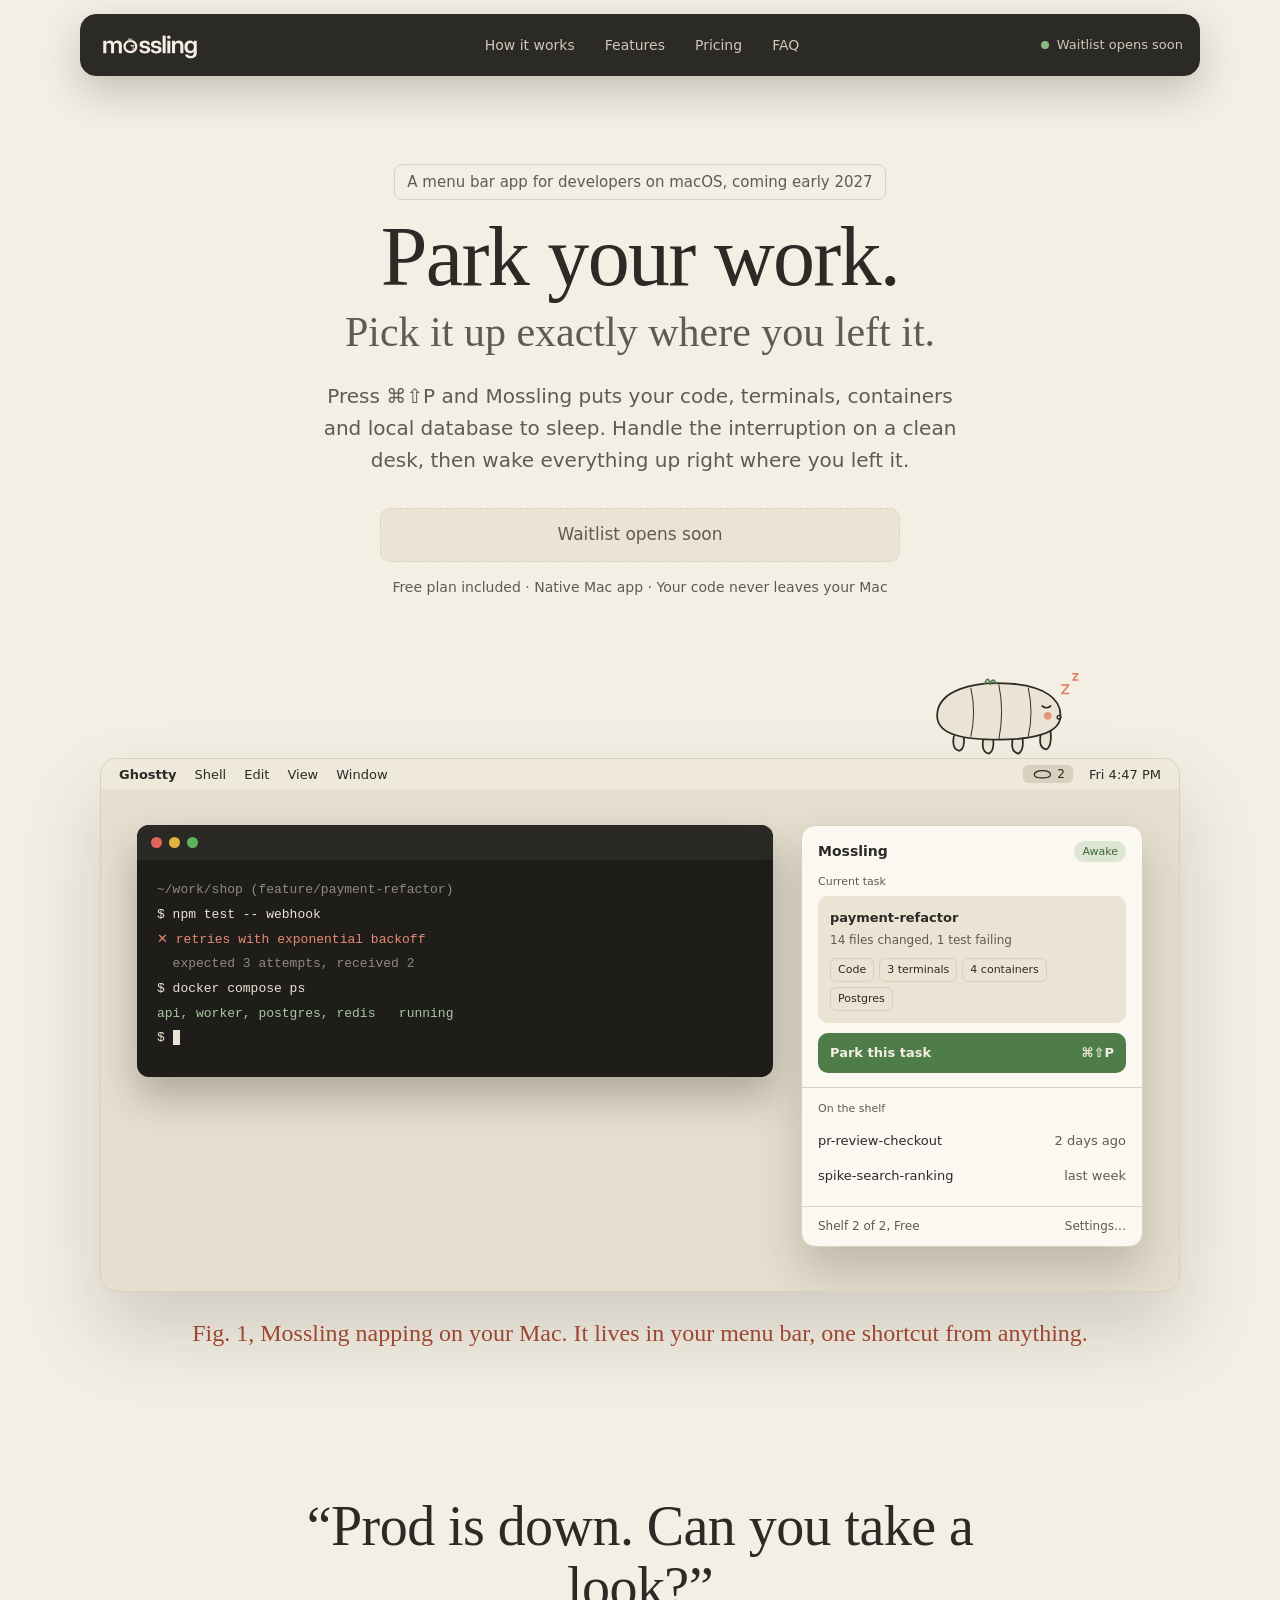
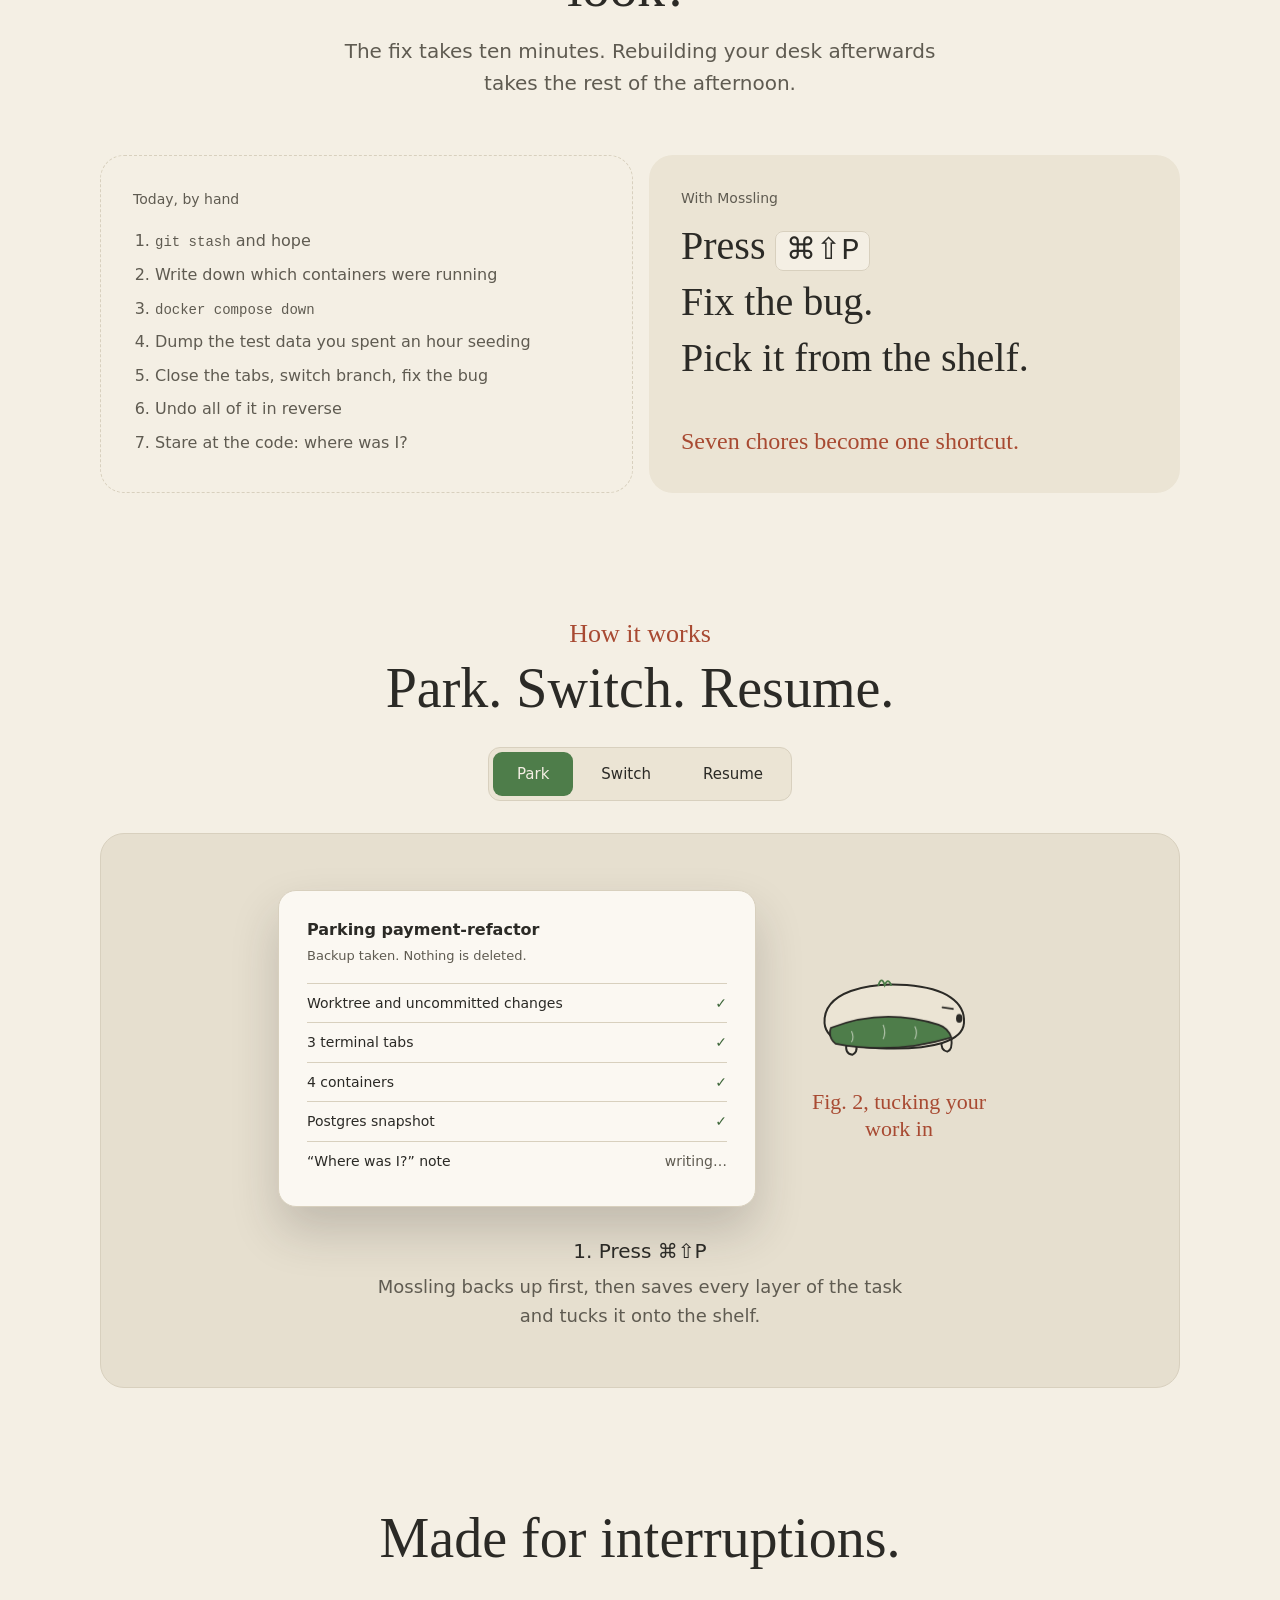
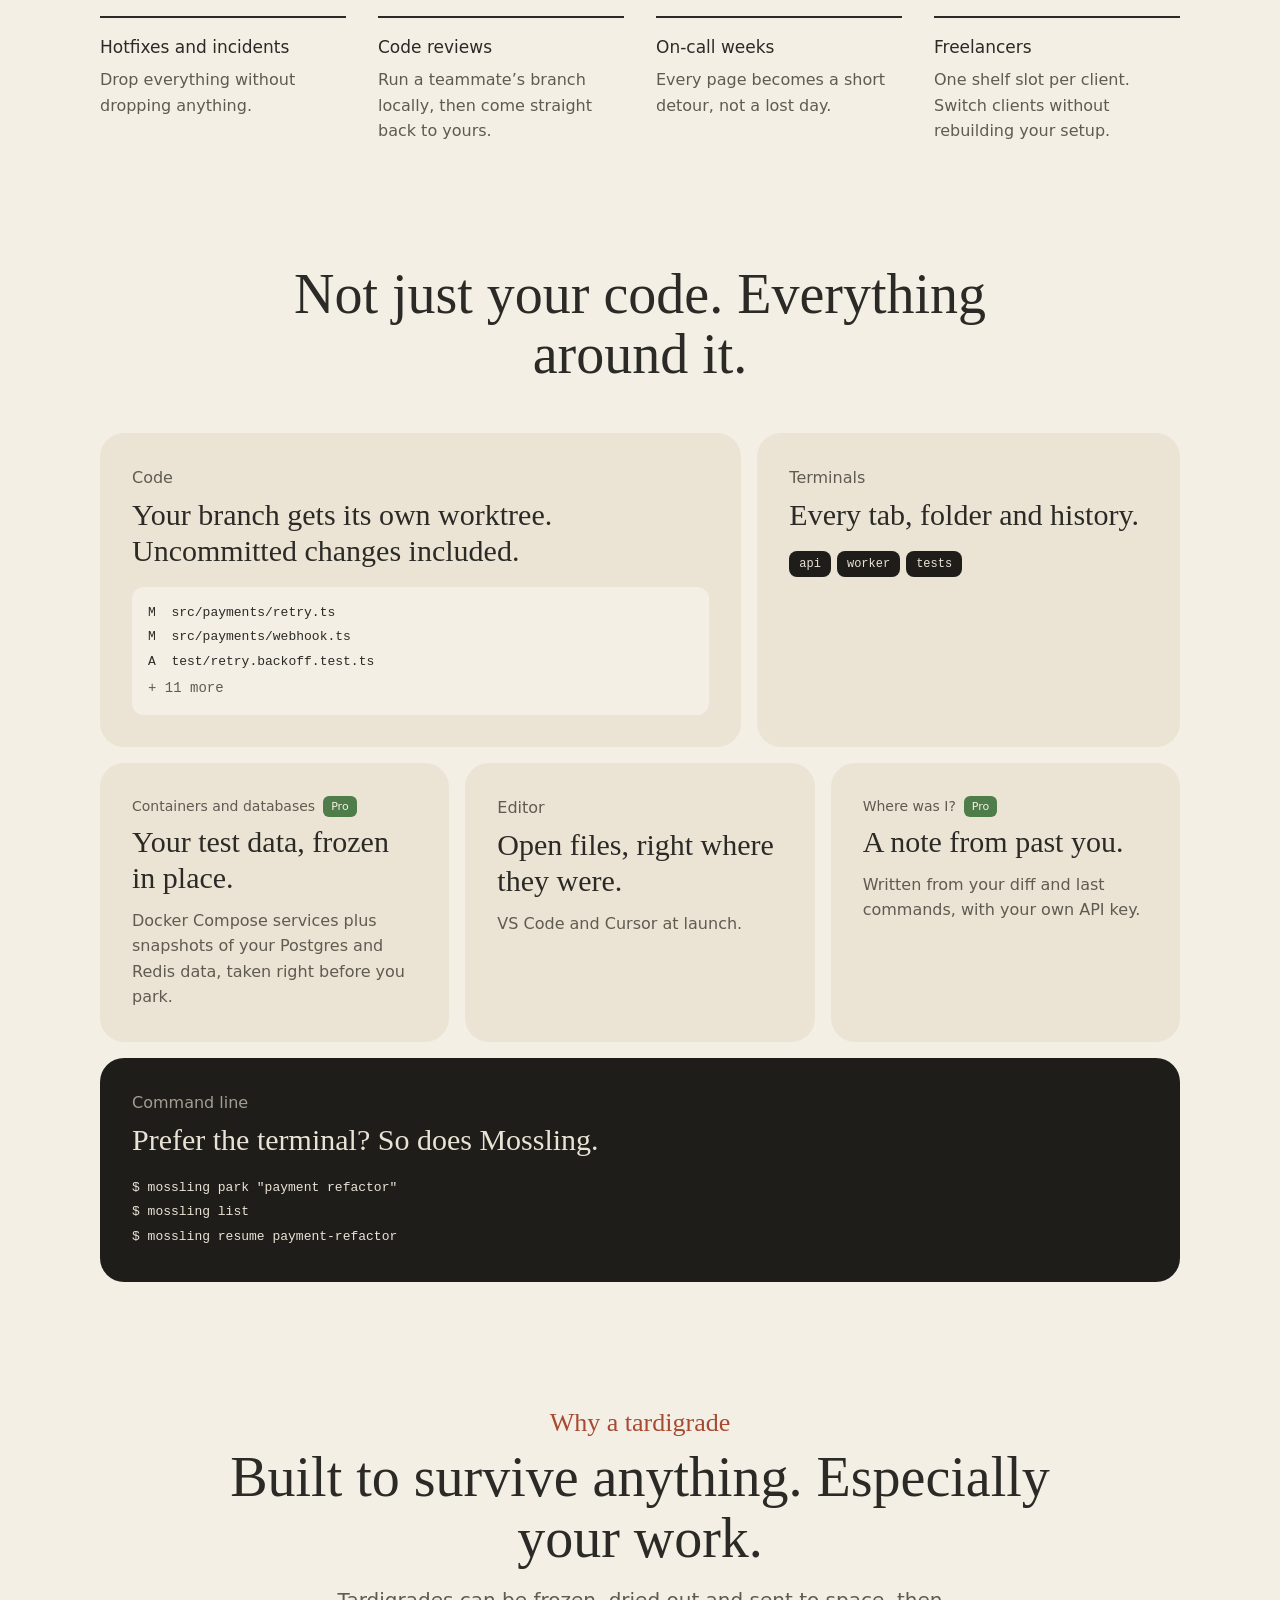
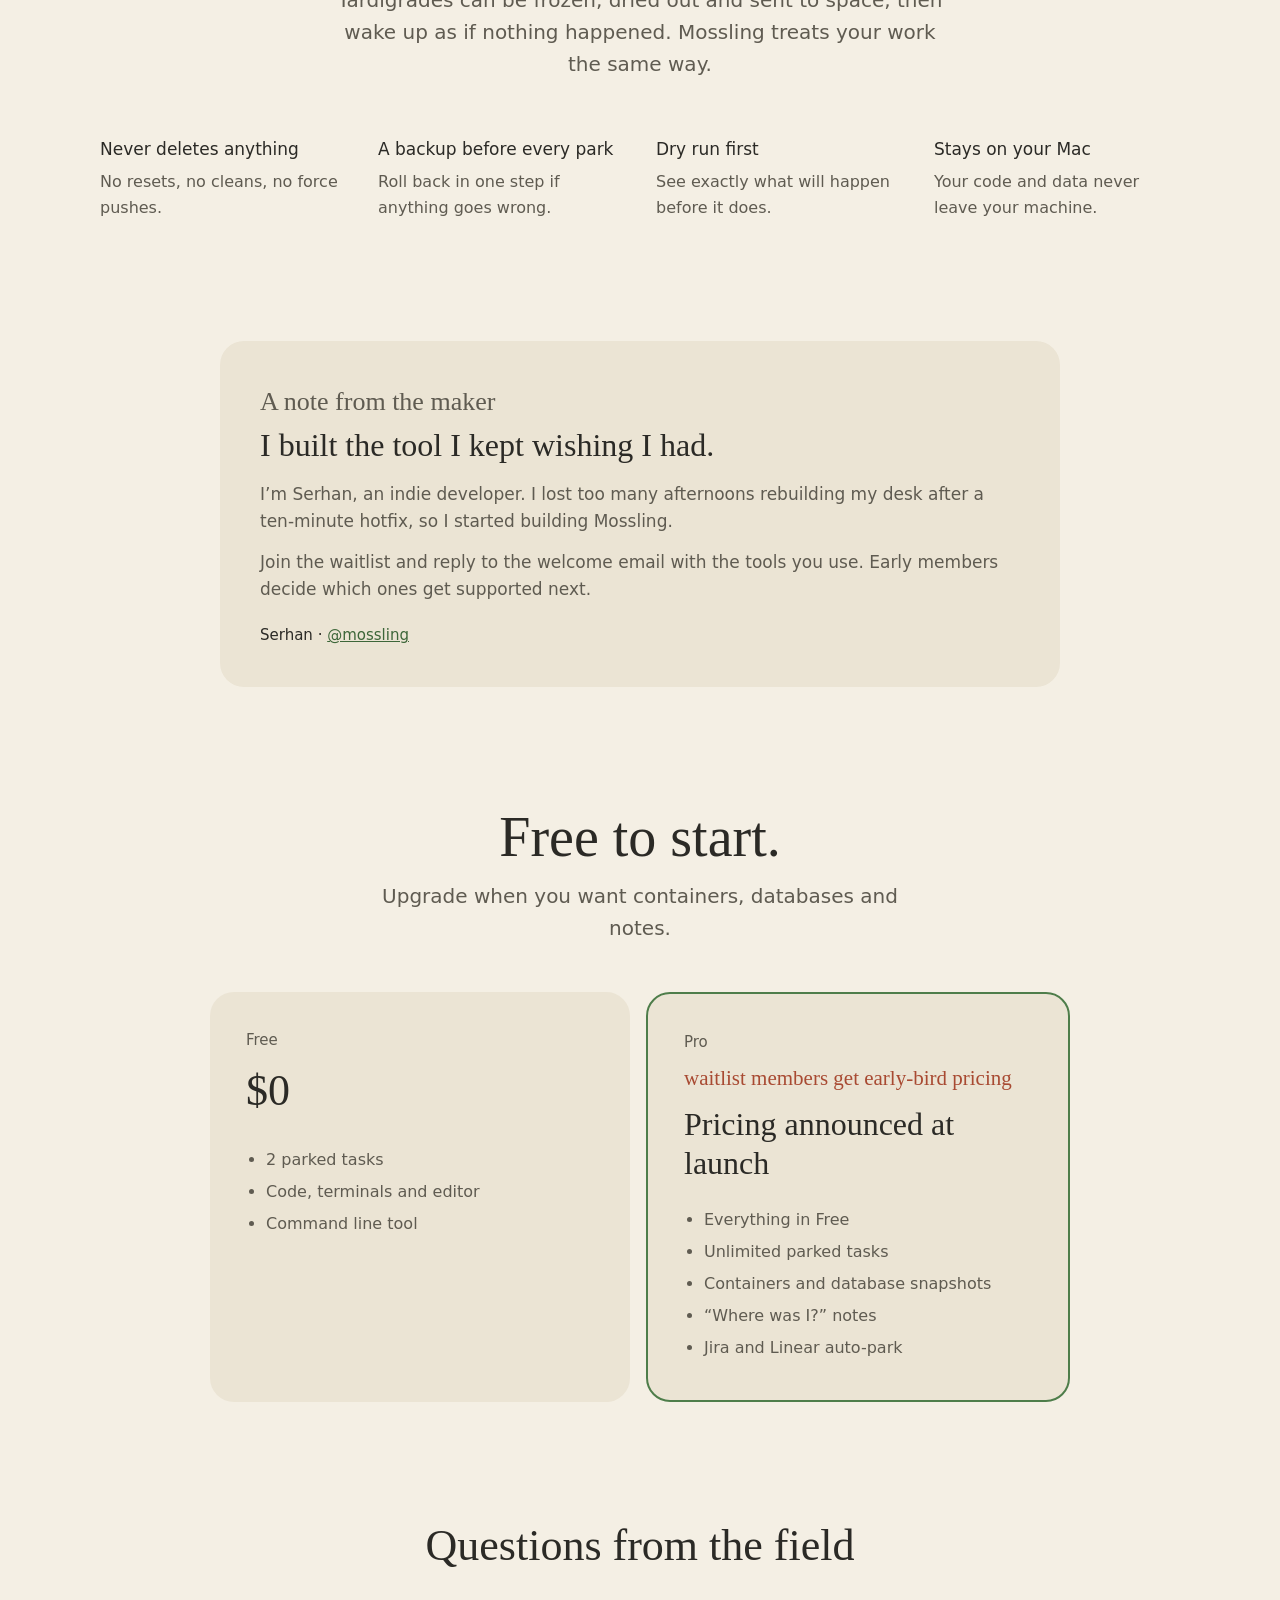
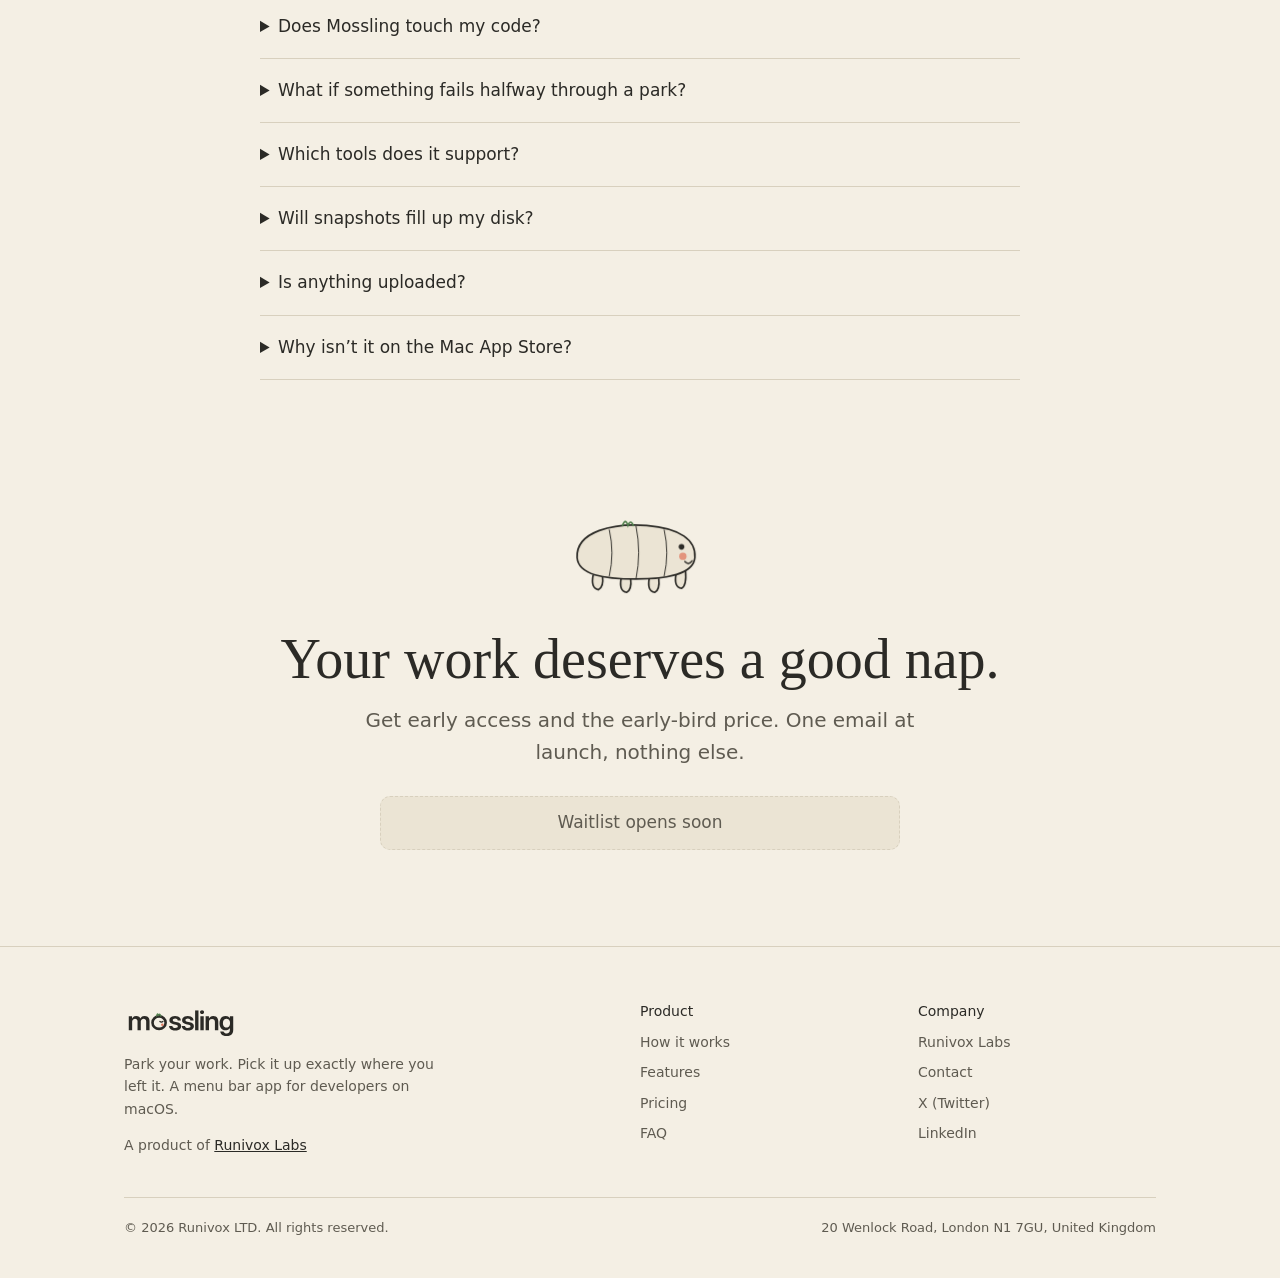
==== commit 8d53b5c0: "Deploy landing from MosslingApp/mossling@d33c91c" ====
--- a/index.html
+++ b/index.html
@@ -5,14 +5,13 @@
   <meta name="viewport" content="width=device-width, initial-scale=1">
   <title>Mossling: park your work, pick it up exactly where you left it</title>
   <meta name="description" content="A menu bar app for developers on macOS. Press ⌘⇧P and Mossling puts your code, terminals, containers and local database to sleep, then wakes everything up right where you left it.">
-  <meta name="color-scheme" content="light dark">
-  <meta name="theme-color" content="#F4EFE4" media="(prefers-color-scheme: light)">
-  <meta name="theme-color" content="#1C1B18" media="(prefers-color-scheme: dark)">
+  <meta name="color-scheme" content="light">
+  <meta name="theme-color" content="#F4EFE4">
   <meta property="og:title" content="Mossling: park your work">
   <meta property="og:description" content="Pick it up exactly where you left it. A menu bar app for developers on macOS.">
   <meta property="og:type" content="website">
   <link rel="icon" href="assets/mossling-icon-app.svg" type="image/svg+xml">
-  <link rel="preload" href="fonts/fraunces-500.woff2" as="font" type="font/woff2" crossorigin>
+  <link rel="preload" href="fonts/fraunces-variable.woff2" as="font" type="font/woff2" crossorigin>
   <link rel="preload" href="fonts/inter-400.woff2" as="font" type="font/woff2" crossorigin>
   <link rel="stylesheet" href="styles.css">
   <script src="main.js" defer></script>
@@ -21,342 +20,353 @@
 <body data-waitlist="closed">
   <a class="skip-link" href="#main">Skip to content</a>
 
-  <header class="nav-wrap">
-    <nav class="nav" aria-label="Main">
-      <a class="nav-logo" href="#top" aria-label="Mossling home">
-        <img src="assets/mossling-wordmark-dark.svg" alt="Mossling" width="96" height="30">
-      </a>
-      <ul class="nav-links">
-        <li><a href="#how-it-works">How it works</a></li>
-        <li><a href="#features">Features</a></li>
-        <li><a href="#pricing">Pricing</a></li>
-        <li><a href="#faq">FAQ</a></li>
-      </ul>
-      <div class="nav-actions">
-        <span class="nav-status" data-when="closed">Waitlist opens soon</span>
-        <span class="nav-status nav-status-open" data-when="open"><span class="dot" aria-hidden="true"></span>Waitlist open</span>
-        <a class="btn btn-nav" href="#join" data-when="open">Get early access <span aria-hidden="true">→</span></a>
-      </div>
-    </nav>
-  </header>
+  <nav class="nav" aria-label="Main">
+    <div class="nav-bar">
+      <a class="nav-logo" href="#top"><img src="assets/mossling-wordmark-dark.svg" alt="Mossling" width="102" height="32"></a>
+      <div class="nav-links">
+        <a href="#tour">How it works</a>
+        <a href="#features">Features</a>
+        <a href="#pricing">Pricing</a>
+        <a href="#faq">FAQ</a>
+      </div>
+      <div class="nav-end">
+        <span class="nav-chip" data-when="closed"><span class="nav-dot" aria-hidden="true"></span>Waitlist opens soon</span>
+        <span class="nav-chip" data-when="open"><span class="nav-dot pulse" aria-hidden="true"></span>Waitlist open</span>
+        <a class="nav-cta" href="#join" data-when="open">Get early access<svg width="16" height="16" viewBox="0 0 24 24" fill="none" stroke="currentColor" stroke-width="2" stroke-linecap="round" stroke-linejoin="round" aria-hidden="true"><path d="M5 12h14M13 6l6 6-6 6"/></svg></a>
+      </div>
+    </div>
+  </nav>
 
   <main id="main">
     <section class="hero" id="top">
-      <p class="eyebrow-pill">A menu bar app for developers on macOS, coming early 2027</p>
-      <h1>Park your work.<span class="h1-sub">Pick it up exactly where you left it.</span></h1>
-      <p class="lede">Press <kbd>⌘⇧P</kbd> and Mossling puts your code, terminals, containers and local database to sleep. Handle the interruption on a clean desk, then wake everything up right where you left it.</p>
-
-      <div class="waitlist" data-form-id="hero">
+      <p class="eyebrow-pill"><span>A menu bar app for developers on macOS, coming early 2027</span></p>
+      <h1>Park your work.</h1>
+      <p class="hero-sub">Pick it up exactly where you left it.</p>
+      <p class="lede">Press ⌘⇧P and Mossling puts your code, terminals, containers and local database to sleep. Handle the interruption on a clean desk, then wake everything up right where you left it.</p>
+      <div class="waitlist">
         <p class="waitlist-soon" data-when="closed">Waitlist opens soon</p>
         <form class="waitlist-form" data-when="open" action="https://buttondown.com/api/emails/embed-subscribe/mossling" method="post">
           <div class="waitlist-row">
             <label class="visually-hidden" for="email-hero">Your email</label>
             <input id="email-hero" type="email" name="email" placeholder="you@company.dev" autocomplete="email" required aria-describedby="error-hero">
             <input type="hidden" name="tag" value="waitlist">
-            <button class="btn btn-primary" type="submit">Get early access</button>
+            <button class="btn-primary" type="submit">Get early access</button>
           </div>
           <p class="form-error" id="error-hero" role="alert" hidden></p>
         </form>
         <p class="form-success" role="status" tabindex="-1" hidden>You're on the list. Check your inbox to confirm.</p>
       </div>
-      <p class="hero-note">Free plan included · Native Mac app · Your code never leaves your Mac</p>
-
-      <figure class="hero-figure">
-        <div class="desktop" aria-hidden="true">
-          <div class="desktop-menubar">
-            <span><b>Ghostty</b> Shell Edit View Window</span>
-            <span class="menubar-right"><span class="menubar-icon"><img src="assets/mossling-icon-light.svg" alt="" width="14" height="14"> 2</span> Fri 4:47 PM</span>
-          </div>
-          <div class="desktop-body">
+      <p class="hero-note waitlist">Free plan included · Native Mac app · Your code never leaves your Mac</p>
+    </section>
+
+    <section class="showcase" aria-label="Mossling running in the macOS menu bar">
+      <div class="showcase-inner">
+        <svg class="mascot mascot-hero mascot-sleep" viewBox="0 0 260 170" role="img" aria-label="Mossling the tardigrade, napping on top of your Mac" focusable="false"><g class="m-body"><path d="M60 112 Q56 132 68 134 Q76 130 74 114" fill="#EBE4D4" stroke="#2B2A26" stroke-width="2.5" stroke-linejoin="round"/><path d="M102 116 Q98 136 110 138 Q118 134 116 117" fill="#EBE4D4" stroke="#2B2A26" stroke-width="2.5" stroke-linejoin="round"/><path d="M144 116 Q140 136 152 138 Q160 134 158 117" fill="#EBE4D4" stroke="#2B2A26" stroke-width="2.5" stroke-linejoin="round"/><path d="M184 110 Q180 130 192 132 Q200 128 198 106" fill="#EBE4D4" stroke="#2B2A26" stroke-width="2.5" stroke-linejoin="round"/><path d="M36 86 C34 46 92 34 140 38 C190 42 214 60 212 86 C210 110 170 118 124 118 C76 118 38 112 36 86 Z" fill="#EBE4D4" stroke="#2B2A26" stroke-width="2.5"/><path d="M84 44 Q92 79 84 114" fill="none" stroke="#2B2A26" stroke-width="1.4"/><path d="M124 39 Q132 78 124 118" fill="none" stroke="#2B2A26" stroke-width="1.4"/><path d="M166 44 Q174 79 166 114" fill="none" stroke="#2B2A26" stroke-width="1.4"/><g class="m-sprig"><path d="M104 38 Q108 26 112 38 Q116 28 120 38" fill="none" stroke="#4E7D4A" stroke-width="2.4" stroke-linecap="round"/></g><circle cx="194" cy="84" r="5.5" fill="#E07A5F" opacity="0.75"/><g class="m-eye-closed"><path d="M186 70 Q192 75 198 70" fill="none" stroke="#2B2A26" stroke-width="2.4" stroke-linecap="round"/><circle cx="210" cy="86" r="2.6" fill="none" stroke="#2B2A26" stroke-width="2"/></g></g><g class="m-zz"><path d="M214 40 h10 l-10 12 h10 M230 24 h7 l-7 9 h7" fill="none" stroke="#E07A5F" stroke-width="2.2" stroke-linecap="round" stroke-linejoin="round"/></g></svg>
+        <div class="desk" aria-hidden="true">
+          <div class="menubar">
+            <div class="menubar-left"><b>Ghostty</b><span>Shell</span><span>Edit</span><span>View</span><span>Window</span></div>
+            <div class="menubar-right">
+              <span class="menubar-icon"><svg viewBox="0 0 240 150" width="22" height="14"><path d="M36 86 C34 46 92 34 140 38 C190 42 214 60 212 86 C210 110 170 118 124 118 C76 118 38 112 36 86 Z" fill="none" stroke="#2B2A26" stroke-width="14"/></svg>2</span>
+              <span>Fri 4:47 PM</span>
+            </div>
+          </div>
+          <div class="desk-body">
             <div class="terminal">
               <div class="terminal-bar"><i></i><i></i><i></i></div>
-              <pre><span class="t-muted">~/work/shop (feature/payment-refactor)</span>
+<pre><span class="t-muted">~/work/shop (feature/payment-refactor)</span>
 $ npm test -- webhook
-<span class="t-red">× retries with exponential backoff</span>
-<span class="t-muted">expected 3 attempts, received 2</span>
+<span class="t-red">✕ retries with exponential backoff</span>
+<span class="t-muted">  expected 3 attempts, received 2</span>
 $ docker compose ps
-<span class="t-green">api, worker, postgres, redis running</span>
-$</pre>
-            </div>
-            <div class="panel">
-              <div class="panel-head"><b>Mossling</b><span class="badge">Awake</span></div>
-              <p class="panel-label">Current task</p>
-              <div class="panel-card">
-                <b>payment-refactor</b>
-                <span class="muted">14 files changed, 1 test failing</span>
-                <span class="chips"><span>Code</span><span>3 terminals</span><span>4 containers</span><span>Postgres</span></span>
-              </div>
-              <div class="panel-park">Park this task <span>⌘⇧P</span></div>
-              <p class="panel-label">On the shelf</p>
-              <div class="panel-row"><span>pr-review-checkout</span><span class="muted">2 days ago</span></div>
-              <div class="panel-row"><span>spike-search-ranking</span><span class="muted">last week</span></div>
-              <div class="panel-foot"><span>Shelf 2 of 2, Free</span><span>Settings…</span></div>
-            </div>
-          </div>
-        </div>
-        <figcaption class="caption">Fig. 1, Mossling napping on your Mac. It lives in your menu bar, one shortcut from anything.</figcaption>
-      </figure>
-    </section>
-
-    <section class="problem">
-      <h2>“Prod is down. Can you take a look?”</h2>
-      <p class="section-lede">The fix takes ten minutes. Rebuilding your desk afterwards takes the rest of the afternoon.</p>
-      <div class="compare">
-        <div class="compare-card compare-before">
-          <p class="card-label">Today, by hand</p>
-          <ol>
-            <li><code>git stash</code> and hope</li>
-            <li>Write down which containers were running</li>
-            <li><code>docker compose down</code></li>
-            <li>Dump the test data you spent an hour seeding</li>
-            <li>Close the tabs, switch branch, fix the bug</li>
-            <li>Undo all of it in reverse</li>
-            <li>Stare at the code: where was I?</li>
-          </ol>
-        </div>
-        <div class="compare-card compare-after">
-          <p class="card-label">With Mossling</p>
-          <p class="big-steps">Press <kbd>⌘⇧P</kbd><br>Fix the bug.<br>Pick it from the shelf.</p>
-          <p class="caption">Seven chores become one shortcut.</p>
-        </div>
-      </div>
-    </section>
-
-    <section class="how" id="how-it-works">
-      <p class="eyebrow-hand">How it works</p>
-      <h2>Park. Switch. Resume.</h2>
-      <div class="tabs" role="tablist" aria-label="Steps" hidden>
-        <button role="tab" id="tab-park" aria-controls="step-park" aria-selected="true">Park</button>
-        <button role="tab" id="tab-switch" aria-controls="step-switch" aria-selected="false" tabindex="-1">Switch</button>
-        <button role="tab" id="tab-resume" aria-controls="step-resume" aria-selected="false" tabindex="-1">Resume</button>
-      </div>
-      <div class="steps">
-        <div class="step" id="step-park" role="tabpanel" aria-labelledby="tab-park">
-          <div class="step-visual">
-            <div class="mini-card" aria-hidden="true">
-              <b>Parking payment-refactor</b>
-              <span class="muted small">Backup taken. Nothing is deleted.</span>
-              <ul>
-                <li>Worktree and uncommitted changes <span class="ok">✓</span></li>
-                <li>3 terminal tabs <span class="ok">✓</span></li>
-                <li>4 containers <span class="ok">✓</span></li>
-                <li>Postgres snapshot <span class="ok">✓</span></li>
-                <li>“Where was I?” note <span class="muted">writing…</span></li>
-              </ul>
-            </div>
-          </div>
-          <h3>1. Press <kbd>⌘⇧P</kbd></h3>
-          <p>Mossling backs up first, then saves every layer of the task and tucks it onto the shelf.</p>
-        </div>
-        <div class="step" id="step-switch" role="tabpanel" aria-labelledby="tab-switch">
-          <div class="step-visual">
-            <div class="mini-card" aria-hidden="true">
-              <b>payment-refactor is parked</b>
-              <span class="muted small">Your desk is clean: on main, no containers running, editor closed.</span>
-              <span class="mini-actions"><span class="mini-btn">Undo</span><span class="mini-btn mini-btn-primary">Open shelf</span></span>
-            </div>
-          </div>
-          <h3>2. Fix the bug</h3>
-          <p>Your desk is clean: on main, no containers running, editor closed. Changed your mind? Undo puts everything back.</p>
-        </div>
-        <div class="step" id="step-resume" role="tabpanel" aria-labelledby="tab-resume">
-          <div class="step-visual">
-            <div class="mini-card" aria-hidden="true">
-              <b>payment-refactor</b>
-              <span class="note-hand">Where was I?</span>
-              <span class="small">You were fixing the webhook retry logic. The backoff test expects 3 attempts and gets 2. Last edit: <code>retry.ts:48</code>.</span>
-              <span class="mini-actions"><span class="mini-btn mini-btn-primary">Resume task ⏎</span></span>
-            </div>
-          </div>
-          <h3>3. Pick it from the shelf</h3>
-          <p>Press <kbd>⌘⇧S</kbd>, choose the task and resume. If your current desk has changes, Mossling parks it first so nothing is lost.</p>
-        </div>
-      </div>
-    </section>
-
-    <section class="uses">
-      <h2>Made for interruptions.</h2>
-      <div class="columns">
-        <div><h3>Hotfixes and incidents</h3><p>Drop everything without dropping anything.</p></div>
-        <div><h3>Code reviews</h3><p>Run a teammate’s branch locally, then come straight back to yours.</p></div>
-        <div><h3>On-call weeks</h3><p>Every page becomes a short detour, not a lost day.</p></div>
-        <div><h3>Freelancers</h3><p>One shelf slot per client. Switch clients without rebuilding your setup.</p></div>
-      </div>
-    </section>
-
-    <section class="features" id="features">
-      <h2>Not just your code.<br>Everything around it.</h2>
-      <div class="bento">
-        <article class="tile tile-wide">
-          <p class="card-label">Code</p>
-          <h3>Your branch gets its own worktree. Uncommitted changes included.</h3>
-          <pre class="code-box">M src/payments/retry.ts
-M src/payments/webhook.ts
-A test/retry.backoff.test.ts
-<span class="muted">+ 11 more</span></pre>
-        </article>
-        <article class="tile">
-          <p class="card-label">Terminals</p>
-          <h3>Every tab, folder and history.</h3>
-          <p class="tabs-chips" aria-label="Example terminal tabs"><span>api</span><span>worker</span><span>tests</span></p>
-        </article>
-        <article class="tile">
-          <p class="card-label">Containers and databases <span class="pro">Pro</span></p>
-          <h3>Your test data, frozen in place.</h3>
-          <p>Docker Compose services plus snapshots of your Postgres and Redis data, taken right before you park.</p>
-        </article>
-        <article class="tile">
-          <p class="card-label">Editor</p>
-          <h3>Open files, right where they were.</h3>
-          <p>VS Code and Cursor at launch.</p>
-        </article>
-        <article class="tile">
-          <p class="card-label">Where was I? <span class="pro">Pro</span></p>
-          <h3>A note from past you.</h3>
-          <p>Written from your diff and last commands, with your own API key.</p>
-        </article>
-        <article class="tile tile-full tile-dark">
-          <p class="card-label">Command line</p>
-          <h3>Prefer the terminal? So does Mossling.</h3>
-          <pre>$ mossling park "payment refactor"
+<span class="t-green">api, worker, postgres, redis   running</span>
+$ <span class="t-cursor"> </span></pre>
+            </div>
+            <div class="popover">
+              <div class="popover-head"><b>Mossling</b><span class="badge">Awake</span></div>
+              <div class="popover-section">
+                <div class="popover-label">Current task</div>
+                <div class="task-card">
+                  <b>payment-refactor</b>
+                  <div class="task-meta">14 files changed, 1 test failing</div>
+                  <div class="chips"><span>Code</span><span>3 terminals</span><span>4 containers</span><span>Postgres</span></div>
+                </div>
+                <div class="park-btn"><span>Park this task</span><span>⌘⇧P</span></div>
+              </div>
+              <div class="popover-shelf">
+                <div class="popover-label">On the shelf</div>
+                <div class="shelf-row"><span>pr-review-checkout</span><span>2 days ago</span></div>
+                <div class="shelf-row"><span>spike-search-ranking</span><span>last week</span></div>
+              </div>
+              <div class="popover-foot"><span>Shelf 2 of 2, Free</span><span>Settings…</span></div>
+            </div>
+          </div>
+        </div>
+      </div>
+      <p class="hand showcase-caption">Fig. 1, Mossling napping on your Mac. It lives in your menu bar, one shortcut from anything.</p>
+    </section>
+
+    <section class="problem" aria-labelledby="problem-title">
+      <div class="wrap">
+        <div class="center">
+          <h2 class="h2" id="problem-title">“Prod is down. Can you take a look?”</h2>
+          <p class="lede">The fix takes ten minutes. Rebuilding your desk afterwards takes the rest of the afternoon.</p>
+        </div>
+        <div class="compare">
+          <div class="compare-before">
+            <p class="label">Today, by hand</p>
+            <ol>
+              <li><span class="mono">git stash</span> and hope</li>
+              <li>Write down which containers were running</li>
+              <li><span class="mono">docker compose down</span></li>
+              <li>Dump the test data you spent an hour seeding</li>
+              <li>Close the tabs, switch branch, fix the bug</li>
+              <li>Undo all of it in reverse</li>
+              <li>Stare at the code: where was I?</li>
+            </ol>
+          </div>
+          <div class="compare-after">
+            <div>
+              <p class="label">With Mossling</p>
+              <p class="big-line">Press <kbd>⌘⇧P</kbd></p>
+              <p class="big-line">Fix the bug.</p>
+              <p class="big-line">Pick it from the shelf.</p>
+            </div>
+            <p class="hand">Seven chores become one shortcut.</p>
+          </div>
+        </div>
+      </div>
+    </section>
+
+    <section class="section tour" id="tour" aria-labelledby="tour-title">
+      <div class="wrap center">
+        <p class="hand eyebrow">How it works</p>
+        <h2 class="h2" id="tour-title">Park. Switch. Resume.</h2>
+        <div class="tabs" role="tablist" aria-label="Steps" hidden>
+          <button type="button" role="tab" id="tab-park" aria-controls="step-park" aria-selected="true">Park</button>
+          <button type="button" role="tab" id="tab-switch" aria-controls="step-switch" aria-selected="false" tabindex="-1">Switch</button>
+          <button type="button" role="tab" id="tab-resume" aria-controls="step-resume" aria-selected="false" tabindex="-1">Resume</button>
+        </div>
+        <div class="stage">
+          <div class="step" id="step-park" role="tabpanel" aria-labelledby="tab-park">
+            <div class="step-row">
+              <div class="step-card" aria-hidden="true">
+                <div class="step-card-title">Parking payment-refactor</div>
+                <div class="step-card-sub">Backup taken. Nothing is deleted.</div>
+                <div class="check-row"><span>Worktree and uncommitted changes</span><span class="ok">✓</span></div>
+                <div class="check-row"><span>3 terminal tabs</span><span class="ok">✓</span></div>
+                <div class="check-row"><span>4 containers</span><span class="ok">✓</span></div>
+                <div class="check-row"><span>Postgres snapshot</span><span class="ok">✓</span></div>
+                <div class="check-row"><span>“Where was I?” note</span><span class="label">writing…</span></div>
+              </div>
+              <figure class="step-figure narrow">
+                <svg class="mascot mascot-tuck" viewBox="0 0 260 170" role="img" aria-label="Mossling yawning and pulling a moss blanket over itself" focusable="false"><g class="m-body"><path d="M64 112 Q61 124 71 126 Q78 123 76 114" fill="#EBE4D4" stroke="#2B2A26" stroke-width="2.5" stroke-linejoin="round"/><path d="M184 108 Q182 120 191 122 Q198 120 196 104" fill="#EBE4D4" stroke="#2B2A26" stroke-width="2.5" stroke-linejoin="round"/><path d="M36 86 C34 46 92 34 140 38 C190 42 214 60 212 86 C210 110 170 118 124 118 C76 118 38 112 36 86 Z" fill="#EBE4D4" stroke="#2B2A26" stroke-width="2.5"/><g class="m-sprig"><path d="M104 38 Q108 26 112 38 Q116 28 120 38" fill="none" stroke="#4E7D4A" stroke-width="2.4" stroke-linecap="round"/></g><g class="m-blanket"><path d="M44 92 Q110 66 180 88 Q192 92 196 104 Q124 126 50 112 Q40 104 44 92 Z" fill="#4E7D4A" stroke="#2B2A26" stroke-width="2.2"/><path d="M70 96 Q74 104 70 110 M110 88 Q114 98 110 106 M150 90 Q154 98 150 106" fill="none" stroke="#FBF8F2" stroke-width="1.4" opacity="0.6"/></g><g class="m-eye-closed"><path d="M185 66 L198 68" stroke="#2B2A26" stroke-width="2.4" stroke-linecap="round"/></g><ellipse cx="206" cy="80" rx="4" ry="5.5" fill="#2B2A26"/></g></svg>
+                <figcaption class="hand">Fig. 2, tucking your work in</figcaption>
+              </figure>
+            </div>
+            <div class="step-text">
+              <h3>1. Press ⌘⇧P</h3>
+              <p>Mossling backs up first, then saves every layer of the task and tucks it onto the shelf.</p>
+            </div>
+          </div>
+
+          <div class="step" id="step-switch" role="tabpanel" aria-labelledby="tab-switch">
+            <div class="step-row">
+              <div class="terminal step-terminal" aria-hidden="true">
+                <div class="terminal-bar"><i></i><i></i><i></i></div>
+<pre>$ git switch -c hotfix/checkout-timeout
+$ git status
+<span class="t-green">nothing to commit, working tree clean</span>
+$ docker compose up -d
+<span class="t-green">fresh database, no leftovers</span></pre>
+              </div>
+              <figure class="step-figure shelf">
+                <svg class="mascot mascot-sleep" viewBox="0 0 260 170" role="img" aria-label="Mossling asleep on a shelf while you work" focusable="false"><g class="m-body"><path d="M36 90 C34 50 92 38 140 42 C190 46 214 64 212 90 C210 114 170 122 124 122 C76 122 38 116 36 90 Z" fill="#EBE4D4" stroke="#2B2A26" stroke-width="2.5"/><path d="M84 48 Q92 83 84 118" fill="none" stroke="#2B2A26" stroke-width="1.4"/><path d="M124 43 Q132 82 124 122" fill="none" stroke="#2B2A26" stroke-width="1.4"/><path d="M166 48 Q174 83 166 118" fill="none" stroke="#2B2A26" stroke-width="1.4"/><g class="m-sprig"><path d="M104 42 Q108 30 112 42 Q116 32 120 42" fill="none" stroke="#4E7D4A" stroke-width="2.4" stroke-linecap="round"/></g><g class="m-eye-closed"><path d="M186 74 Q192 79 198 74" fill="none" stroke="#2B2A26" stroke-width="2.4" stroke-linecap="round"/></g><circle cx="194" cy="88" r="5.5" fill="#E07A5F" opacity="0.75"/></g><rect x="10" y="124" width="234" height="12" rx="3" fill="#D8D0BE" stroke="#2B2A26" stroke-width="2"/><path d="M44 136 L44 160 L64 136 M210 136 L210 160 L190 136" fill="none" stroke="#2B2A26" stroke-width="2"/><g class="m-zz"><path d="M216 42 h10 l-10 12 h10 M232 26 h7 l-7 9 h7" fill="none" stroke="#E07A5F" stroke-width="2.2" stroke-linecap="round" stroke-linejoin="round"/></g></svg>
+                <figcaption class="hand">Fig. 3, asleep on the shelf while you fix things</figcaption>
+              </figure>
+            </div>
+            <div class="step-text">
+              <h3>2. Fix it on a clean desk</h3>
+              <p>The parked task can’t leak into your hotfix, and nothing from the hotfix can touch it.</p>
+            </div>
+          </div>
+
+          <div class="step" id="step-resume" role="tabpanel" aria-labelledby="tab-resume">
+            <div class="step-row">
+              <div class="step-card resume-card" aria-hidden="true">
+                <div class="resume-head"><b class="step-card-title">payment-refactor</b><span>parked 52 min ago</span></div>
+                <div class="note-box">
+                  <div class="hand">Where was I?</div>
+                  <p>You were fixing the webhook retry logic. The backoff test expects 3 attempts and gets 2. Last edit: retry.ts, line 48.</p>
+                </div>
+                <div class="resume-btn">Resume task</div>
+              </div>
+              <figure class="step-figure">
+                <svg class="mascot mascot-wakes mascot-wake-wave" viewBox="0 -34 260 204" role="img" aria-label="Mossling awake and stretching, waving a note for you" focusable="false"><g class="m-body"><path d="M60 112 Q56 132 68 134 Q76 130 74 114" fill="#EBE4D4" stroke="#2B2A26" stroke-width="2.5" stroke-linejoin="round"/><path d="M102 116 Q98 136 110 138 Q118 134 116 117" fill="#EBE4D4" stroke="#2B2A26" stroke-width="2.5" stroke-linejoin="round"/><path d="M144 116 Q140 136 152 138 Q160 134 158 117" fill="#EBE4D4" stroke="#2B2A26" stroke-width="2.5" stroke-linejoin="round"/><path d="M184 110 Q180 130 192 132 Q200 128 198 106" fill="#EBE4D4" stroke="#2B2A26" stroke-width="2.5" stroke-linejoin="round"/><g class="m-arm"><path d="M164 48 Q174 22 186 6 Q194 0 195 10 Q186 28 178 50" fill="#EBE4D4" stroke="#2B2A26" stroke-width="2.5"/><rect x="180" y="-26" width="46" height="34" rx="3" fill="#FBF8F2" stroke="#2B2A26" stroke-width="2"/><path d="M187 -16 L219 -16 M187 -9 L214 -9 M187 -2 L206 -2" stroke="#E07A5F" stroke-width="2" stroke-linecap="round"/></g><path d="M36 86 C34 46 92 34 140 38 C190 42 214 60 212 86 C210 110 170 118 124 118 C76 118 38 112 36 86 Z" fill="#EBE4D4" stroke="#2B2A26" stroke-width="2.5"/><path d="M84 44 Q92 79 84 114" fill="none" stroke="#2B2A26" stroke-width="1.4"/><path d="M124 39 Q132 78 124 118" fill="none" stroke="#2B2A26" stroke-width="1.4"/><path d="M166 44 Q174 79 166 114" fill="none" stroke="#2B2A26" stroke-width="1.4"/><g class="m-sprig"><path d="M104 38 Q108 26 112 38 Q116 28 120 38" fill="none" stroke="#4E7D4A" stroke-width="2.4" stroke-linecap="round"/></g><circle cx="194" cy="84" r="5.5" fill="#E07A5F" opacity="0.75"/><g class="m-eye-closed"><path d="M186 70 Q192 75 198 70" fill="none" stroke="#2B2A26" stroke-width="2.4" stroke-linecap="round"/><circle cx="210" cy="86" r="2.6" fill="none" stroke="#2B2A26" stroke-width="2"/></g><g class="m-eye-open"><circle cx="192" cy="70" r="4.2" fill="#2B2A26"/><path d="M197 92 Q202.5 98 208 91" fill="none" stroke="#2B2A26" stroke-width="2.2" stroke-linecap="round"/></g></g><g class="m-zz"><path d="M214 40 h10 l-10 12 h10 M230 24 h7 l-7 9 h7" fill="none" stroke="#E07A5F" stroke-width="2.2" stroke-linecap="round" stroke-linejoin="round"/></g></svg>
+                <figcaption class="hand">Fig. 4, awake, with a note for you</figcaption>
+              </figure>
+            </div>
+            <div class="step-text">
+              <h3>3. Pick it from the shelf</h3>
+              <p>Code, terminals, containers and data come back as they were, with a note on what you were doing.</p>
+            </div>
+          </div>
+        </div>
+      </div>
+    </section>
+
+    <section class="section uses" aria-labelledby="uses-title">
+      <div class="wrap">
+        <h2 class="h2 center" id="uses-title">Made for interruptions.</h2>
+        <div class="cols cols-ruled">
+          <div><h3>Hotfixes and incidents</h3><p>Drop everything without dropping anything.</p></div>
+          <div><h3>Code reviews</h3><p>Run a teammate’s branch locally, then come straight back to yours.</p></div>
+          <div><h3>On-call weeks</h3><p>Every page becomes a short detour, not a lost day.</p></div>
+          <div><h3>Freelancers</h3><p>One shelf slot per client. Switch clients without rebuilding your setup.</p></div>
+        </div>
+      </div>
+    </section>
+
+    <section class="section features" id="features" aria-labelledby="features-title">
+      <div class="wrap">
+        <h2 class="h2 center" id="features-title">Not just your code. Everything around it.</h2>
+        <div class="tiles">
+          <div class="tile tile-wide">
+            <p class="label">Code</p>
+            <h3 class="spaced">Your branch gets its own worktree. Uncommitted changes included.</h3>
+<pre class="code-box" aria-hidden="true">M  src/payments/retry.ts
+M  src/payments/webhook.ts
+A  test/retry.backoff.test.ts
+<span class="label">+ 11 more</span></pre>
+          </div>
+          <div class="tile">
+            <p class="label">Terminals</p>
+            <h3 class="spaced">Every tab, folder and history.</h3>
+            <div class="tab-chips" aria-hidden="true"><span>api</span><span>worker</span><span>tests</span></div>
+          </div>
+          <div class="tile">
+            <div class="tile-head"><span class="label">Containers and databases</span><span class="pro">Pro</span></div>
+            <h3>Your test data, frozen in place.</h3>
+            <p>Docker Compose services plus snapshots of your Postgres and Redis data, taken right before you park.</p>
+          </div>
+          <div class="tile">
+            <p class="label">Editor</p>
+            <h3>Open files, right where they were.</h3>
+            <p>VS Code and Cursor at launch.</p>
+          </div>
+          <div class="tile">
+            <div class="tile-head"><span class="label">Where was I?</span><span class="pro">Pro</span></div>
+            <h3>A note from past you.</h3>
+            <p>Written from your diff and last commands, with your own API key.</p>
+          </div>
+          <div class="tile tile-wide tile-dark">
+            <p class="label">Command line</p>
+            <h3 class="spaced">Prefer the terminal? So does Mossling.</h3>
+<pre>$ mossling park "payment refactor"
 $ mossling list
 $ mossling resume payment-refactor</pre>
-        </article>
-      </div>
-    </section>
-
-    <section class="why">
-      <p class="eyebrow-hand">Why a tardigrade</p>
-      <h2>Built to survive anything.<br>Especially your work.</h2>
-      <p class="section-lede">Tardigrades can be frozen, dried out and sent to space, then wake up as if nothing happened. Mossling treats your work the same way.</p>
-      <div class="columns columns-plain">
-        <div><h3>Never deletes anything</h3><p>No resets, no cleans, no force pushes.</p></div>
-        <div><h3>A backup before every park</h3><p>Roll back in one step if anything goes wrong.</p></div>
-        <div><h3>Dry run first</h3><p>See exactly what will happen before it does.</p></div>
-        <div><h3>Stays on your Mac</h3><p>Your code and data never leave your machine.</p></div>
-      </div>
-    </section>
-
-    <section class="maker">
+          </div>
+        </div>
+      </div>
+    </section>
+
+    <section class="section safety center" aria-labelledby="safety-title">
+      <div class="wrap">
+        <p class="hand eyebrow">Why a tardigrade</p>
+        <h2 class="h2" id="safety-title">Built to survive anything. Especially your work.</h2>
+        <p class="lede">Tardigrades can be frozen, dried out and sent to space, then wake up as if nothing happened. Mossling treats your work the same way.</p>
+        <div class="cols">
+          <div><h3>Never deletes anything</h3><p>No resets, no cleans, no force pushes.</p></div>
+          <div><h3>A backup before every park</h3><p>Roll back in one step if anything goes wrong.</p></div>
+          <div><h3>Dry run first</h3><p>See exactly what will happen before it does.</p></div>
+          <div><h3>Stays on your Mac</h3><p>Your code and data never leave your machine.</p></div>
+        </div>
+      </div>
+    </section>
+
+    <section class="section" aria-labelledby="maker-title">
       <div class="maker-card">
-        <p class="eyebrow-hand">A note from the maker</p>
-        <h2>I built the tool I kept wishing I had.</h2>
+        <p class="hand eyebrow">A note from the maker</p>
+        <h2 id="maker-title">I built the tool I kept wishing I had.</h2>
         <p>I’m Serhan, an indie developer. I lost too many afternoons rebuilding my desk after a ten-minute hotfix, so I started building Mossling.</p>
-        <p>Join the waitlist and reply to the welcome email with the tools you use. Early members decide which ones get supported next.</p>
-        <p class="maker-sign">Serhan</p>
-      </div>
-    </section>
-
-    <section class="pricing" id="pricing">
-      <h2>Free to start.</h2>
-      <p class="section-lede">Upgrade when you want containers, databases and notes.</p>
-      <div class="plans">
-        <div class="plan">
-          <p class="card-label">Free</p>
-          <p class="price">$0</p>
-          <ul>
-            <li>2 parked tasks</li>
-            <li>Code, terminals and editor</li>
-            <li>Command line tool</li>
-          </ul>
-        </div>
-        <div class="plan plan-pro">
-          <p class="card-label plan-head">Pro <span class="note-hand">waitlist members get early-bird pricing</span></p>
-          <p class="price price-tba">Pricing announced at launch</p>
-          <ul>
-            <li>Everything in Free</li>
-            <li>Unlimited parked tasks</li>
-            <li>Containers and database snapshots</li>
-            <li>“Where was I?” notes</li>
-            <li>Jira and Linear auto-park</li>
-          </ul>
-        </div>
-      </div>
-    </section>
-
-    <section class="faq" id="faq">
-      <h2>Questions from the field</h2>
-      <details>
-        <summary>Does Mossling touch my code?</summary>
-        <p>It moves your work into a separate git worktree and backs it up first. It never deletes, resets or force-pushes anything.</p>
-      </details>
-      <details>
-        <summary>What if something fails halfway through a park?</summary>
-        <p>Mossling stops and leaves your desk as it was. The backup it took first lets you roll back in one step.</p>
-      </details>
-      <details>
-        <summary>Which tools does it support?</summary>
-        <p>At launch: Ghostty, VS Code, Cursor and Docker Compose with Postgres and Redis. iTerm2 and more come next, prioritized by what waitlist members use.</p>
-      </details>
-      <details>
-        <summary>Will snapshots fill up my disk?</summary>
-        <p>Mossling checks free space before every park. If there isn't enough room, it stops and tells you before touching anything.</p>
-      </details>
-      <details>
-        <summary>Is anything uploaded?</summary>
-        <p>No. Everything stays on your Mac. The optional AI note calls the model with your own API key.</p>
-      </details>
-      <details>
-        <summary>Why isn’t it on the Mac App Store?</summary>
-        <p>The App Store sandbox blocks access to terminals and Docker. Mossling ships as a signed, notarized download.</p>
-      </details>
-    </section>
-
-    <section class="cta" id="join">
-      <h2>Your work deserves a good nap.</h2>
-      <p class="section-lede">Get early access and the early-bird price. One email at launch, nothing else.</p>
-      <div class="waitlist" data-form-id="footer">
+        <p class="maker-after">Join the waitlist and reply to the welcome email with the tools you use. Early members decide which ones get supported next.</p>
+        <p class="maker-sign">Serhan · <a href="#join">@mossling</a></p>
+      </div>
+    </section>
+
+    <section class="section pricing" id="pricing" aria-labelledby="pricing-title">
+      <div class="wrap">
+        <h2 class="h2 center" id="pricing-title">Free to start.</h2>
+        <p class="lede center">Upgrade when you want containers, databases and notes.</p>
+        <div class="plans">
+          <div class="plan">
+            <p class="plan-name">Free</p>
+            <p class="price">$0</p>
+            <ul><li>2 parked tasks</li><li>Code, terminals and editor</li><li>Command line tool</li></ul>
+          </div>
+          <div class="plan plan-pro">
+            <div class="plan-head"><p class="plan-name">Pro</p><span class="hand">waitlist members get early-bird pricing</span></div>
+            <p class="price price-tba">Pricing announced at launch</p>
+            <ul><li>Everything in Free</li><li>Unlimited parked tasks</li><li>Containers and database snapshots</li><li>“Where was I?” notes</li><li>Jira and Linear auto-park</li></ul>
+          </div>
+        </div>
+      </div>
+    </section>
+
+    <section class="section faq" id="faq" aria-labelledby="faq-title">
+      <div class="wrap">
+        <h2 id="faq-title">Questions from the field</h2>
+        <details><summary>Does Mossling touch my code?</summary><p>It moves your work into a separate git worktree and backs it up first. It never deletes, resets or force-pushes anything.</p></details>
+        <details><summary>What if something fails halfway through a park?</summary><p>Mossling stops and leaves your desk as it was. The backup it took first lets you roll back in one step.</p></details>
+        <details><summary>Which tools does it support?</summary><p>At launch: Ghostty, VS Code, Cursor and Docker Compose with Postgres and Redis. iTerm2 and more come next, prioritized by what waitlist members use.</p></details>
+        <details><summary>Will snapshots fill up my disk?</summary><p>Mossling checks free space before every park. If there isn’t enough room, it stops and tells you before touching anything.</p></details>
+        <details><summary>Is anything uploaded?</summary><p>No. Everything stays on your Mac. The optional AI note calls the model with your own API key.</p></details>
+        <details><summary>Why isn’t it on the Mac App Store?</summary><p>The App Store sandbox blocks access to terminals and Docker. Mossling ships as a signed, notarized download.</p></details>
+      </div>
+    </section>
+
+    <section class="cta" id="join" aria-labelledby="cta-title">
+      <svg class="mascot mascot-cta mascot-wakes mascot-wake-on-view" viewBox="0 0 260 170" role="img" aria-label="Mossling the tardigrade, awake" focusable="false"><g class="m-body"><path d="M60 112 Q56 132 68 134 Q76 130 74 114" fill="#EBE4D4" stroke="#2B2A26" stroke-width="2.5" stroke-linejoin="round"/><path d="M102 116 Q98 136 110 138 Q118 134 116 117" fill="#EBE4D4" stroke="#2B2A26" stroke-width="2.5" stroke-linejoin="round"/><path d="M144 116 Q140 136 152 138 Q160 134 158 117" fill="#EBE4D4" stroke="#2B2A26" stroke-width="2.5" stroke-linejoin="round"/><path d="M184 110 Q180 130 192 132 Q200 128 198 106" fill="#EBE4D4" stroke="#2B2A26" stroke-width="2.5" stroke-linejoin="round"/><path d="M36 86 C34 46 92 34 140 38 C190 42 214 60 212 86 C210 110 170 118 124 118 C76 118 38 112 36 86 Z" fill="#EBE4D4" stroke="#2B2A26" stroke-width="2.5"/><path d="M84 44 Q92 79 84 114" fill="none" stroke="#2B2A26" stroke-width="1.4"/><path d="M124 39 Q132 78 124 118" fill="none" stroke="#2B2A26" stroke-width="1.4"/><path d="M166 44 Q174 79 166 114" fill="none" stroke="#2B2A26" stroke-width="1.4"/><g class="m-sprig"><path d="M104 38 Q108 26 112 38 Q116 28 120 38" fill="none" stroke="#4E7D4A" stroke-width="2.4" stroke-linecap="round"/></g><circle cx="194" cy="84" r="5.5" fill="#E07A5F" opacity="0.75"/><g class="m-eye-closed"><path d="M186 70 Q192 75 198 70" fill="none" stroke="#2B2A26" stroke-width="2.4" stroke-linecap="round"/><circle cx="210" cy="86" r="2.6" fill="none" stroke="#2B2A26" stroke-width="2"/></g><g class="m-eye-open"><circle cx="192" cy="70" r="4.2" fill="#2B2A26"/><path d="M197 92 Q202.5 98 208 91" fill="none" stroke="#2B2A26" stroke-width="2.2" stroke-linecap="round"/></g></g><g class="m-zz"><path d="M214 40 h10 l-10 12 h10 M230 24 h7 l-7 9 h7" fill="none" stroke="#E07A5F" stroke-width="2.2" stroke-linecap="round" stroke-linejoin="round"/></g></svg>
+      <h2 class="h2" id="cta-title">Your work deserves a good nap.</h2>
+      <p class="lede">Get early access and the early-bird price. One email at launch, nothing else.</p>
+      <div class="waitlist">
         <p class="waitlist-soon" data-when="closed">Waitlist opens soon</p>
         <form class="waitlist-form" data-when="open" action="https://buttondown.com/api/emails/embed-subscribe/mossling" method="post">
           <div class="waitlist-row">
-            <label class="visually-hidden" for="email-footer">Your email</label>
-            <input id="email-footer" type="email" name="email" placeholder="you@company.dev" autocomplete="email" required aria-describedby="error-footer">
+            <label class="visually-hidden" for="email-cta">Your email</label>
+            <input id="email-cta" type="email" name="email" placeholder="you@company.dev" autocomplete="email" required aria-describedby="error-cta">
             <input type="hidden" name="tag" value="waitlist">
-            <button class="btn btn-primary" type="submit">Get early access</button>
-          </div>
-          <p class="form-error" id="error-footer" role="alert" hidden></p>
+            <button class="btn-primary" type="submit">Get early access</button>
+          </div>
+          <p class="form-error" id="error-cta" role="alert" hidden></p>
         </form>
         <p class="form-success" role="status" tabindex="-1" hidden>You're on the list. Check your inbox to confirm.</p>
-        <p class="form-note" data-when="open">We only use your email for Mossling launch news. See our <a href="/privacy">Privacy Policy</a>.</p>
-      </div>
+      </div>
+      <p class="form-note waitlist" data-when="open">We only use your email for Mossling launch news. See our <a href="/privacy">Privacy Policy</a>.</p>
     </section>
   </main>
 
   <footer class="footer">
     <div class="footer-grid">
       <div class="footer-brand">
-        <picture>
-          <source srcset="assets/mossling-wordmark-dark.svg" media="(prefers-color-scheme: dark)">
-          <img src="assets/mossling-wordmark-light.svg" alt="Mossling" width="96" height="30">
-        </picture>
+        <img src="assets/mossling-wordmark-light.svg" alt="Mossling" width="114" height="36">
         <p>Park your work. Pick it up exactly where you left it. A menu bar app for developers on macOS.</p>
         <p>A product of <a href="https://runivoxlabs.com">Runivox Labs</a></p>
       </div>
-      <div>
+      <nav class="footer-col" aria-label="Product">
         <h2 class="footer-head">Product</h2>
-        <ul>
-          <li><a href="#how-it-works">How it works</a></li>
-          <li><a href="#features">Features</a></li>
-          <li><a href="#pricing">Pricing</a></li>
-          <li><a href="#faq">FAQ</a></li>
-        </ul>
-      </div>
-      <div>
+        <div class="footer-links"><a href="#tour">How it works</a><a href="#features">Features</a><a href="#pricing">Pricing</a><a href="#faq">FAQ</a></div>
+      </nav>
+      <nav class="footer-col" aria-label="Company">
         <h2 class="footer-head">Company</h2>
-        <ul>
-          <li><a href="https://runivoxlabs.com">Runivox Labs</a></li>
-        </ul>
-      </div>
-      <div data-when="open">
+        <div class="footer-links"><a href="https://runivoxlabs.com">Runivox Labs</a><a href="https://runivoxlabs.com/#contact">Contact</a><a href="https://twitter.com/runivoxlabs">X (Twitter)</a><a href="https://linkedin.com/company/runivox">LinkedIn</a></div>
+      </nav>
+      <nav class="footer-col" aria-label="Legal" data-when="open">
         <h2 class="footer-head">Legal</h2>
-        <ul>
-          <li><a href="/privacy">Privacy Policy</a></li>
-        </ul>
-      </div>
+        <div class="footer-links"><a href="/privacy">Privacy Policy</a></div>
+      </nav>
     </div>
     <div class="footer-bottom">
-      <span>© 2026 Runivox LTD. All rights reserved.</span>
-      <span>20 Wenlock Road, London N1 7GU, United Kingdom</span>
+      <div><span>© 2026 Runivox LTD. All rights reserved.</span><span>20 Wenlock Road, London N1 7GU, United Kingdom</span></div>
     </div>
   </footer>
 </body>
--- a/styles.css
+++ b/styles.css
@@ -1,333 +1,393 @@
-/* Tokens: docs/design/SPEC.md */
-@font-face { font-family: "Fraunces"; font-weight: 400; font-display: swap; src: url("fonts/fraunces-400.woff2") format("woff2"); }
-@font-face { font-family: "Fraunces"; font-weight: 500; font-display: swap; src: url("fonts/fraunces-500.woff2") format("woff2"); }
+/* Design source: assets/landing-html/Main.dc.html (light theme). Tokens: docs/design/SPEC.md */
+@font-face { font-family: "Fraunces"; font-weight: 100 900; font-display: swap; src: url("fonts/fraunces-variable.woff2") format("woff2"); }
 @font-face { font-family: "Inter"; font-weight: 400; font-display: swap; src: url("fonts/inter-400.woff2") format("woff2"); }
 @font-face { font-family: "Inter"; font-weight: 500; font-display: swap; src: url("fonts/inter-500.woff2") format("woff2"); }
 @font-face { font-family: "Inter"; font-weight: 600; font-display: swap; src: url("fonts/inter-600.woff2") format("woff2"); }
 @font-face { font-family: "JetBrains Mono"; font-weight: 400; font-display: swap; src: url("fonts/jetbrains-mono-400.woff2") format("woff2"); }
-@font-face { font-family: "Caveat"; font-weight: 400; font-display: swap; src: url("fonts/caveat-400.woff2") format("woff2"); }
+@font-face { font-family: "Caveat"; font-weight: 500; font-display: swap; src: url("fonts/caveat-500.woff2") format("woff2"); }
 
 :root {
-  --paper: #F4EFE4;
+  --bg: #F4EFE4;
   --card: #EBE4D4;
   --ink: #2B2A26;
   --muted: #5F5B51;
   --moss: #4E7D4A;
   --on-moss: #F4EFE4;
+  --moss-soft: #DCE6D3;
+  --moss-text: #3D6639;
   --coral: #E07A5F;
   --coral-text: #A84A32;
   --line: #D8D0BE;
-  --surface: #FAF7F0;
+  --desk: #E6DFCF;
+  --menubar: #EFE9DC;
+  --menu-active: #D8D0BE;
+  --pop: #FBF8F2;
+  --danger: #A3302A;
   --nav-bg: #2B2A26;
-  --nav-text: #EDE6D6;
-  --nav-muted: #A39E90;
+  --nav-ink: #F4EFE4;
+  --nav-muted: #CFC8B8;
   --nav-moss: #8AB67F;
   --nav-on-moss: #1C1B18;
   --term-bg: #1E1D1A;
-  --term-text: #EDE6D6;
-  --term-muted: #A39E90;
-  --term-red: #EE9277;
-  --term-green: #A9CC9E;
+  --term-bar: #2A2925;
+  --term-text: #E9E3D5;
+  --term-muted: #8F8A7E;
+  --term-red: #E88A73;
+  --term-green: #A9C79E;
 
   --serif: "Fraunces", Georgia, serif;
-  --sans: "Inter", -apple-system, BlinkMacSystemFont, "Segoe UI", sans-serif;
-  --mono: "JetBrains Mono", ui-monospace, "SF Mono", Menlo, monospace;
+  --sans: "Inter", system-ui, sans-serif;
+  --mono: "JetBrains Mono", ui-monospace, monospace;
   --hand: "Caveat", cursive;
-
-  --r-control: 9px;
-  --r-panel: 14px;
-  --container: 920px;
+  --system: -apple-system, system-ui, sans-serif;
   color-scheme: light;
 }
 
-@media (prefers-color-scheme: dark) {
-  :root {
-    --paper: #1C1B18;
-    --card: #26241F;
-    --ink: #EDE6D6;
-    --muted: #A39E90;
-    --moss: #8AB67F;
-    --on-moss: #1C1B18;
-    --coral: #EE9277;
-    --coral-text: #EE9277;
-    --line: #3A3730;
-    --surface: #23211D;
-    --nav-bg: #26241F;
-    --term-bg: #141311;
-    color-scheme: dark;
-  }
-}
-
 /* Base */
-*, *::before, *::after { box-sizing: border-box; }
+/* The design uses the default content-box sizing; border-box only where the design sets it. */
 html { scroll-behavior: smooth; -webkit-text-size-adjust: 100%; }
 @media (prefers-reduced-motion: reduce) { html { scroll-behavior: auto; } }
-body {
-  margin: 0;
-  background: var(--paper);
-  color: var(--ink);
-  font: 400 1rem/1.6 var(--sans);
-  -webkit-font-smoothing: antialiased;
-}
+body { margin: 0; background: var(--bg); color: var(--ink); font: 400 17px/1.6 var(--sans); -webkit-font-smoothing: antialiased; }
 img { max-width: 100%; height: auto; display: block; }
-a { color: var(--moss); text-underline-offset: 2px; }
-a:hover { text-decoration-thickness: 2px; }
+a { color: var(--moss); }
+a:hover { color: var(--ink); }
 :focus-visible { outline: 2px solid var(--moss); outline-offset: 3px; border-radius: 4px; }
-h1, h2, h3 { margin: 0; font-weight: 500; }
-h2 { font: 500 clamp(2rem, 5vw, 2.75rem)/1.1 var(--serif); letter-spacing: -0.01em; text-align: center; }
-h3 { font-size: 1rem; font-weight: 500; }
-p { margin: 0; }
-code, pre, kbd { font-family: var(--mono); }
-code { font-size: 0.9em; }
-kbd {
-  display: inline-block; padding: 0.05em 0.4em; font-size: 0.85em;
-  border: 1px solid var(--line); border-radius: 6px; background: var(--surface);
-}
-.muted { color: var(--muted); }
-.small { font-size: 0.8125rem; }
-.visually-hidden {
-  position: absolute; width: 1px; height: 1px; overflow: hidden;
-  clip: rect(0 0 0 0); clip-path: inset(50%); white-space: nowrap;
-}
-.skip-link { position: absolute; left: 16px; top: -48px; background: var(--moss); color: var(--on-moss); padding: 8px 12px; border-radius: var(--r-control); z-index: 10; }
+h1, h2, h3, p, figure { margin: 0; }
+.visually-hidden { position: absolute; width: 1px; height: 1px; overflow: hidden; clip: rect(0 0 0 0); clip-path: inset(50%); white-space: nowrap; }
+.skip-link { position: absolute; left: 16px; top: -60px; z-index: 20; background: var(--moss); color: var(--on-moss); padding: 8px 12px; border-radius: 8px; }
 .skip-link:focus { top: 16px; }
 
-/* Waitlist state switch: body[data-waitlist] = closed | open */
+/* Waitlist state switch: <body data-waitlist="closed|open"> */
 body[data-waitlist="closed"] [data-when="open"],
 body[data-waitlist="open"] [data-when="closed"] { display: none !important; }
 
-main > section { max-width: var(--container); margin: 0 auto; padding: 96px 16px 0; }
-.section-lede { max-width: 34rem; margin: 16px auto 0; text-align: center; color: var(--muted); font-size: 1.125rem; }
-.caption, .eyebrow-hand, .note-hand { font-family: var(--hand); color: var(--coral-text); }
-.caption { font-size: 1.25rem; line-height: 1.3; }
-.eyebrow-hand { font-size: 1.375rem; text-align: center; margin-bottom: 4px; }
-.card-label { font-size: 0.8125rem; color: var(--muted); margin-bottom: 8px; display: flex; align-items: center; gap: 8px; }
-.pro { background: var(--moss); color: var(--on-moss); font-size: 0.6875rem; font-weight: 600; padding: 1px 6px; border-radius: 5px; }
-
-/* Buttons */
-.btn {
-  display: inline-flex; align-items: center; justify-content: center; gap: 8px;
-  font: 500 0.9375rem/1 var(--sans); text-decoration: none; cursor: pointer;
-  border: 0; border-radius: var(--r-control); padding: 0 18px; min-height: 44px;
-}
-.btn-primary { background: var(--moss); color: var(--on-moss); }
-.btn-primary:hover { filter: brightness(1.08); }
+/* Shared type */
+.section { padding: 0 24px 120px; }
+.wrap { max-width: 1080px; margin: 0 auto; }
+.h2 { font: 500 clamp(36px, 6vw, 56px)/1.08 var(--serif); }
+.lede { font-size: clamp(18px, 2.2vw, 20px); color: var(--muted); }
+.hand { font-family: var(--hand); font-weight: 500; color: var(--coral-text); }
+.eyebrow { font-size: 26px; }
+.center { text-align: center; }
+.label { font-size: 14px; color: var(--muted); }
+.mono { font-family: var(--mono); }
+
+/* Nav */
+.nav { position: sticky; top: 0; z-index: 10; padding: 14px 16px 0; }
+.nav-bar {
+  display: grid; grid-template-columns: 1fr auto 1fr; align-items: center; gap: 16px;
+  box-sizing: border-box; max-width: 1120px; min-height: 62px; margin: 0 auto; padding: 8px 8px 8px 12px;
+  background: var(--nav-bg); border: 1px solid var(--nav-bg); border-radius: 16px;
+  box-shadow: 0 16px 40px rgba(28, 27, 24, 0.22);
+}
+.nav-logo { justify-self: start; display: flex; align-items: center; padding: 0 6px; }
+.nav-logo img { width: 102px; }
+.nav-links { display: flex; align-items: center; gap: 2px; font-size: 14px; }
+.nav-links a { color: var(--nav-muted); text-decoration: none; padding: 9px 14px; border-radius: 8px; transition: background 0.15s, color 0.15s; }
+.nav-links a:hover { background: rgba(244, 239, 228, 0.1); color: var(--nav-ink); }
+.nav-end { justify-self: end; display: flex; align-items: center; gap: 16px; }
+.nav-chip { display: inline-flex; align-items: center; gap: 8px; font-size: 13px; color: var(--nav-muted); white-space: nowrap; padding-right: 8px; }
+.nav-dot { width: 8px; height: 8px; border-radius: 50%; background: var(--nav-moss); }
+.nav-cta {
+  box-sizing: border-box; display: inline-flex; align-items: center; gap: 8px; min-height: 44px; padding: 0 20px;
+  background: var(--nav-moss); color: var(--nav-on-moss); border-radius: 10px;
+  font-weight: 500; font-size: 14px; text-decoration: none; white-space: nowrap; transition: transform 0.15s;
+}
+.nav-cta svg { transition: transform 0.15s; }
+.nav-cta:hover { transform: translateY(-1px); color: var(--nav-on-moss); }
+.nav-cta:hover svg { transform: translateX(3px); }
+.nav :focus-visible { outline-color: var(--nav-moss); }
+@media (prefers-reduced-motion: no-preference) {
+  .nav-dot.pulse { animation: pulse 2s ease-out infinite; }
+  @keyframes pulse { 0% { box-shadow: 0 0 0 0 rgba(138, 182, 127, 0.7); } 100% { box-shadow: 0 0 0 9px rgba(138, 182, 127, 0); } }
+}
+@media (max-width: 860px) { .nav-links, .nav-chip { display: none !important; } }
+
+/* Hero */
+.hero { text-align: center; padding: 88px 24px 40px; }
+.eyebrow-pill { font-size: 15px; color: var(--muted); margin-bottom: 14px; }
+.eyebrow-pill span { display: inline-block; padding: 5px 12px; border-radius: 8px; border: 1px solid var(--line); }
+.hero h1 { font: 500 clamp(52px, 9vw, 84px)/1.02 var(--serif); letter-spacing: -0.02em; max-width: 900px; margin: 0 auto; }
+.hero-sub { font: 400 clamp(28px, 4.5vw, 42px)/1.15 var(--serif); color: var(--muted); max-width: 900px; margin: 8px auto 24px; }
+.hero .lede { max-width: 640px; margin: 0 auto 32px; }
+
+/* Waitlist form */
+.waitlist { max-width: 520px; margin: 0 auto; }
+.waitlist-row { display: flex; flex-wrap: wrap; gap: 10px; text-align: left; }
+.waitlist input[type="email"] {
+  flex: 1 1 260px; min-width: 0; height: 52px; padding: 0 16px; border-radius: 10px;
+  border: 1px solid var(--line); background: var(--card); color: var(--ink); font: 400 16px var(--sans);
+}
+.waitlist input::placeholder { color: var(--muted); }
+.waitlist input[aria-invalid="true"] { border-color: var(--danger); }
+.btn-primary {
+  flex: 0 0 auto; height: 52px; padding: 0 26px; border: none; border-radius: 10px;
+  background: var(--moss); color: var(--on-moss); font: 500 16px var(--sans); cursor: pointer;
+}
 .btn-primary:disabled { opacity: 0.6; cursor: progress; }
-
-/* Nav */
-.nav-wrap { position: sticky; top: 0; z-index: 5; padding: 12px 16px 0; }
-.nav {
-  max-width: 980px; margin: 0 auto; display: flex; align-items: center; gap: 24px;
-  background: var(--nav-bg); color: var(--nav-text);
-  border-radius: var(--r-panel); padding: 8px 8px 8px 20px;
-  box-shadow: 0 6px 24px rgb(0 0 0 / 0.12);
-}
-.nav-logo img { width: 96px; }
-.nav-links { display: flex; gap: 28px; list-style: none; margin: 0 auto; padding: 0; font-size: 0.875rem; }
-.nav-links a { color: var(--nav-text); text-decoration: none; }
-.nav-links a:hover { text-decoration: underline; }
-.nav-actions { display: flex; align-items: center; gap: 16px; font-size: 0.8125rem; }
-.nav-status { color: var(--nav-muted); padding-right: 12px; }
-.nav-status-open { display: inline-flex; align-items: center; gap: 6px; padding-right: 0; }
-.dot { width: 8px; height: 8px; border-radius: 50%; background: var(--nav-moss); }
-.btn-nav { background: var(--nav-moss); color: var(--nav-on-moss); min-height: 36px; font-size: 0.8125rem; }
-.nav :focus-visible { outline-color: var(--nav-moss); }
-
-/* Hero */
-.hero { text-align: center; padding-top: 72px !important; }
-.eyebrow-pill {
-  display: inline-block; font-size: 0.8125rem; color: var(--muted);
-  border: 1px solid var(--line); border-radius: 8px; padding: 4px 10px;
-}
-.hero h1 { margin-top: 24px; font: 500 clamp(3rem, 9vw, 4.75rem)/1 var(--serif); letter-spacing: -0.02em; }
-.h1-sub { display: block; margin-top: 12px; font-size: clamp(1.625rem, 4.4vw, 2.375rem); font-weight: 400; color: var(--muted); letter-spacing: -0.01em; }
-.lede { max-width: 31rem; margin: 24px auto 0; color: var(--muted); font-size: 1.0625rem; }
-.hero-note { margin-top: 14px; font-size: 0.8125rem; color: var(--muted); }
-
-/* Waitlist */
-.waitlist { max-width: 22rem; margin: 32px auto 0; }
-.waitlist-row { display: flex; gap: 8px; }
-.waitlist input[type="email"] {
-  flex: 1; min-width: 0; min-height: 44px; padding: 0 12px;
-  font: 400 0.9375rem var(--sans); color: var(--ink);
-  background: var(--card); border: 1px solid var(--line); border-radius: var(--r-control);
-}
-.waitlist input::placeholder { color: var(--muted); }
-.waitlist input[aria-invalid="true"] { border-color: var(--ink); border-width: 2px; }
 .waitlist-soon {
-  display: flex; align-items: center; justify-content: center; min-height: 44px;
-  border: 1px dashed var(--line); border-radius: var(--r-control);
-  color: var(--muted); font-weight: 500; background: var(--card);
-}
-.form-error { margin-top: 8px; font-size: 0.875rem; text-align: left; color: var(--ink); }
-.form-error::before { content: "⚠ "; }
-.form-success {
-  padding: 12px 14px; border-radius: var(--r-control);
-  background: var(--card); border: 1px solid var(--line); font-weight: 500;
-}
-.form-success::before { content: "✓ "; color: var(--moss); }
-.form-note { margin-top: 12px; font-size: 0.75rem; color: var(--muted); }
-
-/* Hero figure */
-.hero-figure { margin: 64px 0 0; }
-.desktop {
-  text-align: left; background: var(--card); border: 1px solid var(--line);
-  border-radius: var(--r-panel); overflow: hidden; box-shadow: 0 24px 60px rgb(43 42 38 / 0.12);
-}
-.desktop-menubar {
-  display: flex; justify-content: space-between; padding: 6px 12px;
-  font-size: 0.75rem; color: var(--ink); background: var(--surface); border-bottom: 1px solid var(--line);
-}
-.desktop-menubar b { margin-right: 12px; }
-.menubar-right { display: inline-flex; gap: 12px; align-items: center; }
-.menubar-icon { display: inline-flex; align-items: center; gap: 4px; background: var(--card); border-radius: 5px; padding: 1px 6px; }
-@media (prefers-color-scheme: dark) { .menubar-icon img { filter: invert(1); } }
-.desktop-body { display: flex; gap: 20px; padding: 24px; align-items: flex-start; }
-.terminal { flex: 1.4; min-width: 0; background: var(--term-bg); border-radius: 10px; overflow: hidden; box-shadow: 0 10px 30px rgb(0 0 0 / 0.18); }
-.terminal-bar { display: flex; gap: 6px; padding: 10px 12px; background: rgb(255 255 255 / 0.05); }
-.terminal-bar i { width: 10px; height: 10px; border-radius: 50%; background: #E5675A; }
-.terminal-bar i:nth-child(2) { background: #E4B547; }
-.terminal-bar i:nth-child(3) { background: #61C454; }
-.terminal pre { margin: 0; padding: 14px 16px 18px; color: var(--term-text); font-size: 0.75rem; line-height: 1.8; overflow-x: auto; }
+  display: flex; align-items: center; justify-content: center; height: 52px; border-radius: 10px;
+  border: 1px dashed var(--line); background: var(--card); color: var(--muted); font-weight: 500;
+}
+.form-error { color: var(--danger); font-size: 14px; margin: 8px 0 0; padding-left: 4px; text-align: left; }
+.form-success { padding: 14px 18px; border-radius: 10px; background: var(--moss-soft); color: var(--moss-text); font-weight: 500; }
+.form-success[hidden] { display: none; }
+.hero-note { font-size: 14px; color: var(--muted); margin-top: 14px; }
+.form-note { font-size: 13px; color: var(--muted); margin-top: 14px; }
+.form-note a { color: var(--moss-text); }
+
+/* Desktop figure */
+.showcase { padding: 120px 24px; }
+.showcase-inner { position: relative; max-width: 1080px; margin: 0 auto; }
+.desk {
+  border-radius: 16px; overflow: hidden; border: 1px solid var(--line); background: var(--desk);
+  box-shadow: 0 40px 80px rgba(43, 42, 38, 0.18);
+}
+.menubar {
+  display: flex; justify-content: space-between; align-items: center; gap: 12px; padding: 6px 18px;
+  background: var(--menubar); font: 13px var(--system); white-space: nowrap; overflow: hidden;
+}
+.menubar-left { display: flex; gap: 18px; overflow: hidden; }
+.menubar-left b { font-weight: 600; }
+.menubar-right { display: flex; gap: 16px; align-items: center; flex-shrink: 0; }
+.menubar-icon { display: flex; align-items: center; gap: 4px; background: var(--menu-active); border-radius: 5px; padding: 2px 8px; font-size: 12px; }
+.desk-body { display: flex; flex-wrap: wrap; gap: 28px; padding: 36px 36px 44px; align-items: flex-start; }
+.terminal { flex: 1 1 380px; min-width: 0; border-radius: 12px; overflow: hidden; background: var(--term-bg); box-shadow: 0 20px 40px rgba(0, 0, 0, 0.25); text-align: left; }
+.terminal-bar { display: flex; gap: 7px; padding: 12px 14px; background: var(--term-bar); }
+.terminal-bar i { width: 11px; height: 11px; border-radius: 50%; background: #E0645A; }
+.terminal-bar i:nth-child(2) { background: #E2B33F; }
+.terminal-bar i:nth-child(3) { background: #5DB55A; }
+.terminal pre { margin: 0; padding: 18px 20px 26px; font: 13px/1.9 var(--mono); color: var(--term-text); overflow-x: auto; white-space: pre; }
 .t-muted { color: var(--term-muted); }
 .t-red { color: var(--term-red); }
 .t-green { color: var(--term-green); }
-.panel {
-  flex: 1; min-width: 220px; background: var(--surface); border: 1px solid var(--line);
-  border-radius: 12px; padding: 14px; font-size: 0.75rem; box-shadow: 0 10px 30px rgb(43 42 38 / 0.1);
-}
-.panel-head { display: flex; justify-content: space-between; align-items: center; margin-bottom: 10px; }
-.badge { background: var(--card); color: var(--moss); border-radius: 6px; padding: 1px 8px; font-size: 0.6875rem; font-weight: 500; }
-.panel-label { color: var(--muted); font-size: 0.6875rem; margin: 10px 0 6px; }
-.panel-card { display: flex; flex-direction: column; gap: 4px; background: var(--card); border-radius: 10px; padding: 10px; }
-.chips { display: flex; flex-wrap: wrap; gap: 4px; margin-top: 4px; }
-.chips span, .tabs-chips span { border: 1px solid var(--line); border-radius: 6px; padding: 1px 6px; font-size: 0.6875rem; }
-.panel-park { display: flex; justify-content: space-between; margin-top: 10px; padding: 9px 10px; border-radius: 9px; background: var(--moss); color: var(--on-moss); font-weight: 600; }
-.panel-row { display: flex; justify-content: space-between; padding: 5px 2px; }
-.panel-foot { display: flex; justify-content: space-between; margin-top: 8px; padding-top: 8px; border-top: 1px solid var(--line); color: var(--muted); }
-.hero-figure figcaption { margin-top: 20px; }
+.t-cursor { background: var(--term-text); color: var(--term-bg); }
+.popover {
+  flex: 0 1 340px; min-width: 0; background: var(--pop); border: 1px solid var(--line); border-radius: 14px;
+  box-shadow: 0 24px 48px rgba(43, 42, 38, 0.22); font: 13px/1.6 var(--system); overflow: hidden; text-align: left;
+}
+.popover-head { display: flex; justify-content: space-between; align-items: center; padding: 14px 16px 10px; }
+.popover-head b { font-weight: 600; font-size: 14px; }
+.badge { font-size: 11px; padding: 2px 8px; border-radius: 999px; background: var(--moss-soft); color: var(--moss-text); }
+.popover-section { padding: 0 16px 14px; }
+.popover-label { font-size: 11px; color: var(--muted); margin-bottom: 6px; }
+.task-card { background: var(--card); border-radius: 10px; padding: 12px; }
+.task-card b { display: block; font-weight: 600; }
+.task-meta { color: var(--muted); font-size: 12px; margin: 2px 0 8px; }
+.chips { display: flex; flex-wrap: wrap; gap: 5px; font-size: 11px; }
+.chips span { padding: 2px 7px; border-radius: 6px; border: 1px solid var(--line); }
+.park-btn { margin-top: 10px; padding: 10px 12px; border-radius: 10px; background: var(--moss); color: var(--on-moss); font-weight: 600; display: flex; justify-content: space-between; }
+.popover-shelf { border-top: 1px solid var(--line); padding: 12px 16px; }
+.shelf-row { display: flex; justify-content: space-between; padding: 7px 0; }
+.shelf-row span:last-child, .popover-foot { color: var(--muted); }
+.popover-foot { border-top: 1px solid var(--line); padding: 10px 16px; font-size: 12px; display: flex; justify-content: space-between; }
+.showcase-caption { font-size: 24px; text-align: center; margin-top: 22px; }
 
 /* Problem */
-.compare { display: grid; grid-template-columns: 1fr 1fr; gap: 12px; margin-top: 32px; }
-.compare-card { border-radius: var(--r-panel); padding: 24px; }
+.problem { padding: 24px 24px 120px; }
+.problem .h2 { max-width: 820px; margin: 0 auto 18px; letter-spacing: -0.01em; }
+.problem .lede { max-width: 640px; margin: 0 auto 56px; }
+.compare { display: flex; flex-wrap: wrap; gap: 16px; }
+.compare > div { flex: 1 1 380px; min-width: 0; border-radius: 24px; padding: 32px; }
 .compare-before { border: 1px dashed var(--line); }
-.compare-before ol { margin: 0; padding-left: 1.25rem; color: var(--muted); display: grid; gap: 6px; font-size: 0.9375rem; }
+.compare .label { margin-bottom: 14px; }
+.compare ol { margin: 0; padding-left: 22px; color: var(--muted); line-height: 2.1; font-size: 16px; }
+.compare ol .mono { font-size: 14px; }
 .compare-after { background: var(--card); display: flex; flex-direction: column; justify-content: space-between; gap: 24px; }
-.big-steps { font: 500 clamp(1.75rem, 3.6vw, 2.125rem)/1.35 var(--serif); }
-.big-steps kbd { font-size: 0.7em; vertical-align: 0.15em; }
+.big-line { font: 400 clamp(30px, 4vw, 40px)/1.15 var(--serif); }
+.big-line + .big-line { margin-top: 10px; }
+.big-line kbd { font: 400 0.75em var(--mono); padding: 2px 10px; border-radius: 8px; border: 1px solid var(--line); background: var(--bg); }
+.compare-after .hand { font-size: 24px; }
 
 /* How it works */
-.how h2 { margin-bottom: 24px; }
-.tabs {
-  display: flex; width: fit-content; margin: 0 auto 24px; padding: 4px; gap: 4px;
-  background: var(--card); border: 1px solid var(--line); border-radius: 10px;
-}
+.tour .h2 { margin: 4px 0 28px; }
+.tabs { display: inline-flex; flex-wrap: wrap; justify-content: center; gap: 4px; padding: 4px; border-radius: 12px; background: var(--card); border: 1px solid var(--line); margin-bottom: 32px; }
 .tabs[hidden] { display: none; }
-.tabs button {
-  font: 500 0.875rem var(--sans); color: var(--ink); background: none; border: 0;
-  border-radius: 7px; padding: 8px 18px; cursor: pointer; min-height: 36px;
-}
+.tabs button { border: none; cursor: pointer; min-height: 44px; padding: 0 24px; border-radius: 9px; font: 500 15px var(--sans); background: transparent; color: var(--ink); }
 .tabs button[aria-selected="true"] { background: var(--moss); color: var(--on-moss); }
-.steps { display: grid; gap: 16px; }
-.step { background: var(--card); border: 1px solid var(--line); border-radius: var(--r-panel); padding: 32px 24px; text-align: center; }
+.stage { background: var(--desk); border: 1px solid var(--line); border-radius: 24px; padding: 56px 24px; min-height: 420px; display: flex; flex-direction: column; justify-content: center; gap: 56px; }
+.step { display: flex; flex-direction: column; align-items: center; gap: 28px; }
 .step[hidden] { display: none; }
-.step h3 { margin-top: 24px; font-size: 1.0625rem; }
-.step p { max-width: 28rem; margin: 6px auto 0; color: var(--muted); }
-.step-visual { display: flex; justify-content: center; }
-.mini-card {
-  width: min(100%, 22rem); text-align: left; display: flex; flex-direction: column; gap: 6px;
-  background: var(--surface); border-radius: 12px; padding: 18px; font-size: 0.8125rem;
-  box-shadow: 0 12px 30px rgb(43 42 38 / 0.12);
-}
-.mini-card ul { list-style: none; margin: 6px 0 0; padding: 0; }
-.mini-card li { display: flex; justify-content: space-between; padding: 7px 0; border-top: 1px solid var(--line); }
-.ok { color: var(--moss); }
-.note-hand { font-size: 1.25rem; line-height: 1.1; }
-.mini-actions { display: flex; gap: 6px; justify-content: flex-end; margin-top: 6px; }
-.mini-btn { border: 1px solid var(--line); border-radius: 8px; padding: 5px 10px; }
-.mini-btn-primary { background: var(--moss); color: var(--on-moss); border-color: var(--moss); font-weight: 600; }
-
-/* Columns */
-.columns { display: grid; grid-template-columns: repeat(4, 1fr); gap: 20px; margin-top: 40px; }
-.columns > div { border-top: 1.5px solid var(--ink); padding-top: 14px; }
-.columns-plain > div { border-top: 0; padding-top: 0; }
-.columns p { margin-top: 6px; font-size: 0.875rem; color: var(--muted); }
-
-/* Bento */
-.bento { display: grid; grid-template-columns: repeat(6, 1fr); gap: 12px; margin-top: 40px; }
-.tile { grid-column: span 2; background: var(--card); border-radius: var(--r-panel); padding: 22px; }
-.tile-wide { grid-column: span 4; }
-.bento .tile:nth-child(2) { grid-column: span 2; }
-.tile-full { grid-column: 1 / -1; }
-.tile h3 { font: 500 1.5rem/1.2 var(--serif); }
-.tile p:not(.card-label) { margin-top: 10px; font-size: 0.875rem; color: var(--muted); }
-.code-box { margin: 16px 0 0; padding: 12px 14px; background: var(--surface); border-radius: 10px; font-size: 0.75rem; line-height: 1.7; overflow-x: auto; }
-.tabs-chips { display: flex; gap: 6px; }
-.tabs-chips span { background: var(--term-bg); color: var(--term-text); border-color: var(--term-bg); font-family: var(--mono); }
+.step-row { display: flex; flex-wrap: wrap; gap: 40px; align-items: center; justify-content: center; width: 100%; }
+.step-card {
+  box-sizing: border-box; width: 100%; max-width: 478px; background: var(--pop); border: 1px solid var(--line); border-radius: 18px;
+  box-shadow: 0 24px 48px rgba(43, 42, 38, 0.2); padding: 26px 28px; text-align: left; font: 14px/1.6 var(--system);
+}
+.step-card-title { font-weight: 600; font-size: 16px; margin-bottom: 4px; }
+.step-card-sub { color: var(--muted); font-size: 13px; margin-bottom: 16px; }
+.check-row { display: flex; justify-content: space-between; gap: 12px; padding: 8px 0; border-top: 1px solid var(--line); }
+.ok { color: var(--moss-text); }
+.step-terminal { flex: 0 1 520px; width: 100%; max-width: 520px; }
+.step-terminal pre { padding: 18px 20px 24px; }
+.resume-card { padding: 22px 24px; }
+.resume-head { display: flex; justify-content: space-between; align-items: center; gap: 12px; margin-bottom: 12px; }
+.resume-head span { color: var(--muted); font-size: 12px; }
+.note-box { background: var(--card); border-radius: 10px; padding: 12px 14px; margin-bottom: 14px; }
+.note-box .hand { font-size: 20px; }
+.note-box p { font-size: 13px; line-height: 1.55; }
+.resume-btn { padding: 11px; border-radius: 10px; background: var(--moss); color: var(--on-moss); font-size: 14px; font-weight: 600; text-align: center; }
+/* Our mascot art is 260 units wide vs. 240 in the design; widths keep the same drawn size. */
+.step-figure { flex: 0 0 200px; text-align: center; }
+.step-figure.narrow { flex-basis: 206px; }
+.step-figure.shelf { flex-basis: 216px; }
+.step-figure figcaption { font-size: 22px; line-height: 1.2; }
+.step-text { max-width: 560px; }
+.step-text h3 { font-weight: 500; font-size: 20px; margin-bottom: 6px; }
+.step-text p { font-size: 18px; color: var(--muted); }
+
+/* Uses and safety columns */
+.uses .h2, .features .h2 { max-width: 760px; margin: 0 auto 48px; }
+.cols { display: flex; flex-wrap: wrap; gap: 32px; text-align: left; }
+.cols > div { flex: 1 1 220px; min-width: 0; }
+.cols-ruled > div { border-top: 2px solid var(--ink); padding-top: 16px; }
+.cols h3 { font-weight: 500; font-size: 17px; margin-bottom: 6px; }
+.cols p { color: var(--muted); font-size: 16px; }
+.safety .cols > div { flex-basis: 200px; }
+.safety .h2 { max-width: 820px; margin: 4px auto 16px; }
+.safety .lede { max-width: 620px; margin: 0 auto 56px; }
+
+/* Features */
+.tiles { display: flex; flex-wrap: wrap; gap: 16px; }
+.tile { flex: 1 1 280px; min-width: 0; background: var(--card); border-radius: 24px; padding: 32px; }
+.tile-wide { flex: 2 1 420px; }
+.tile-head { display: flex; gap: 8px; align-items: center; }
+.pro { font-size: 11px; padding: 2px 8px; border-radius: 6px; background: var(--moss); color: var(--on-moss); }
+.tile h3 { font: 400 30px/1.2 var(--serif); margin: 6px 0 12px; }
+.tile h3.spaced { margin-bottom: 18px; }
+.tile p { color: var(--muted); font-size: 16px; }
+.code-box { margin: 0; font: 13px/1.9 var(--mono); background: var(--bg); border-radius: 12px; padding: 14px 16px; overflow-x: auto; }
+.tab-chips { display: flex; flex-wrap: wrap; gap: 6px; font: 12px var(--mono); }
+.tab-chips span { padding: 6px 10px; border-radius: 8px; background: var(--term-bg); color: var(--term-text); }
 .tile-dark { background: var(--term-bg); color: var(--term-text); }
-.tile-dark .card-label { color: var(--term-muted); }
-.tile-dark pre { margin: 12px 0 0; font-size: 0.8125rem; line-height: 1.8; overflow-x: auto; }
-
-/* Why */
-.why .section-lede { margin-bottom: 0; }
+.tile-dark .label { color: #A39E90; }
+.tile-dark pre { margin: 0; font: 13px/1.9 var(--mono); overflow-x: auto; }
 
 /* Maker */
-.maker-card { max-width: 40rem; margin: 0 auto; background: var(--card); border-radius: var(--r-panel); padding: 28px; }
-.maker-card .eyebrow-hand { text-align: left; }
-.maker-card h2 { text-align: left; font-size: 1.75rem; margin-bottom: 14px; }
-.maker-card p:not(.eyebrow-hand) { color: var(--muted); margin-top: 10px; }
-.maker-card .maker-sign { color: var(--ink); margin-top: 16px; }
+.maker-card { box-sizing: border-box; max-width: 840px; margin: 0 auto; background: var(--card); border-radius: 24px; padding: 40px; }
+.maker-card .eyebrow { margin-bottom: 4px; }
+.maker-card h2 { font: 500 32px/1.2 var(--serif); margin-bottom: 16px; }
+.maker-card p { color: var(--muted); margin-bottom: 14px; }
+.maker-card p.maker-after { margin-bottom: 20px; }
+.maker-card .maker-sign { color: var(--ink); font-size: 15px; margin: 0; }
+.maker-sign a { color: var(--moss-text); }
 
 /* Pricing */
-.plans { display: grid; grid-template-columns: 1fr 1fr; gap: 12px; max-width: 40rem; margin: 32px auto 0; }
-.plan { background: var(--card); border-radius: var(--r-panel); padding: 24px; border: 1.5px solid transparent; }
-.plan-pro { border-color: var(--moss); }
-.plan-head { justify-content: space-between; flex-wrap: wrap; }
-.plan-head .note-hand { font-size: 1.125rem; }
-.price { font: 500 2.25rem/1.1 var(--serif); }
-.price-tba { font-size: 1.5rem; }
-.plan ul { margin: 18px 0 0; padding-left: 1.1rem; font-size: 0.875rem; color: var(--muted); display: grid; gap: 4px; }
+.pricing .wrap { max-width: 860px; }
+.pricing .h2 { margin-bottom: 12px; }
+.pricing .lede { max-width: 560px; margin: 0 auto 48px; }
+.plans { display: flex; flex-wrap: wrap; gap: 16px; }
+.plan { flex: 1 1 320px; min-width: 0; background: var(--card); border-radius: 24px; padding: 36px; }
+.plan-pro { border: 2px solid var(--moss); }
+.plan-head { display: flex; flex-wrap: wrap; justify-content: space-between; align-items: baseline; gap: 8px; }
+.plan-name { font-size: 15px; color: var(--muted); }
+.plan-head .hand { font-size: 21px; }
+.price { font: 400 44px/1.6 var(--serif); margin: 4px 0 18px; }
+.price-tba { font-size: 32px; line-height: 1.2; margin: 10px 0 22px; }
+.plan ul { margin: 0; padding-left: 20px; color: var(--muted); font-size: 16px; line-height: 2; }
 
 /* FAQ */
-.faq { max-width: 36rem !important; }
-.faq h2 { margin-bottom: 24px; }
-.faq details { border-bottom: 1px solid var(--line); }
-.faq summary { cursor: pointer; padding: 14px 0; font-weight: 500; font-size: 0.9375rem; }
-.faq details p { padding: 0 0 16px 1.1rem; color: var(--muted); font-size: 0.9375rem; }
-
-/* CTA */
-.cta { text-align: center; padding-bottom: 96px !important; }
+.faq .wrap { max-width: 760px; }
+.faq h2 { font: 500 clamp(34px, 5vw, 44px)/1.1 var(--serif); margin-bottom: 24px; text-align: center; }
+.faq details { border-bottom: 1px solid var(--line); padding: 18px 0; }
+.faq summary { font-weight: 500; cursor: pointer; }
+.faq details p { color: var(--muted); margin-top: 10px; }
+
+/* Final CTA */
+.cta { text-align: center; padding: 0 24px 96px; }
+.cta .h2 { max-width: 760px; margin: 16px auto 14px; }
+.cta .lede { max-width: 560px; margin: 0 auto 28px; }
 
 /* Footer */
-.footer { border-top: 1px solid var(--line); padding: 40px 16px 32px; font-size: 0.8125rem; }
-.footer-grid { max-width: 820px; margin: 0 auto; display: grid; grid-template-columns: 2fr 1fr 1fr 1fr; gap: 24px; }
-.footer-brand img { width: 96px; margin-bottom: 12px; }
-.footer-brand p { color: var(--muted); margin-top: 8px; max-width: 18rem; }
-.footer-brand a { color: var(--ink); }
-.footer-head { font: 500 0.8125rem var(--sans); text-align: left; margin-bottom: 10px; }
-.footer ul { list-style: none; margin: 0; padding: 0; display: grid; gap: 6px; }
-.footer ul a { color: var(--muted); text-decoration: none; }
-.footer ul a:hover { color: var(--ink); text-decoration: underline; }
-.footer-bottom { max-width: 820px; margin: 28px auto 0; padding-top: 16px; border-top: 1px solid var(--line); display: flex; justify-content: space-between; gap: 12px; flex-wrap: wrap; color: var(--muted); }
+.footer { border-top: 1px solid var(--line); }
+.footer-grid { box-sizing: border-box; max-width: 1080px; margin: 0 auto; padding: 56px 24px 0; display: flex; flex-wrap: wrap; gap: 40px; font-size: 14px; }
+.footer-brand { flex: 2 1 280px; min-width: 0; }
+.footer-brand img { width: 114px; margin-bottom: 14px; }
+.footer-brand p { color: var(--muted); margin-bottom: 14px; max-width: 320px; }
+.footer-brand p:last-child { margin-bottom: 0; }
+.footer-brand a { color: var(--ink); font-weight: 500; }
+.footer-col { flex: 1 1 140px; min-width: 0; }
+.footer-head { font: 500 14px var(--sans); margin-bottom: 12px; }
+.footer-links { display: flex; flex-direction: column; gap: 8px; }
+.footer-links a { color: var(--muted); text-decoration: none; }
+.footer-links a:hover { color: var(--ink); }
+.footer-bottom { box-sizing: border-box; max-width: 1080px; margin: 0 auto; padding: 40px 24px; }
+.footer-bottom div { border-top: 1px solid var(--line); padding-top: 20px; display: flex; flex-wrap: wrap; justify-content: space-between; gap: 12px; font-size: 13px; color: var(--muted); }
+
+/* Mascot: inline SVGs; .m-body holds .m-sprig, .m-eye-open, .m-eye-closed, .m-arm, .m-blanket; .m-zz sits outside */
+.mascot { display: block; width: 100%; height: auto; overflow: visible; pointer-events: none; user-select: none; }
+.mascot-hero { position: absolute; z-index: 2; right: 8%; top: -101px; width: 182px; }
+.mascot-cta { width: 174px; margin: 0 auto; }
+.mascot .m-body, .mascot .m-sprig, .mascot .m-eye-open, .mascot .m-eye-closed,
+.mascot .m-arm, .mascot .m-blanket, .mascot .m-zz { transform-box: fill-box; }
+.mascot .m-body, .mascot .m-sprig, .mascot .m-eye-open, .mascot .m-blanket { transform-origin: 50% 100%; }
+.mascot .m-arm { transform-origin: 15% 100%; }
+/* Static state (reduced motion, no JS): wakeable mascots are simply awake. */
+.mascot-wakes .m-eye-closed, .mascot-wakes .m-zz { opacity: 0; }
+
+@media (prefers-reduced-motion: no-preference) {
+  @keyframes m-breathe { 50% { transform: scale(1.015, 1.05); } }
+  @keyframes m-zz {
+    0% { opacity: 0; transform: translate(0, 6px); }
+    30% { opacity: 1; }
+    100% { opacity: 0; transform: translate(10px, -16px); }
+  }
+  @keyframes m-fade-out { to { opacity: 0; } }
+  @keyframes m-eye-open { from { opacity: 0; transform: scale(0.4); } to { opacity: 1; transform: scale(1); } }
+  @keyframes m-stretch {
+    0% { transform: scale(1); }
+    35% { transform: scale(1.06, 0.94); }
+    70% { transform: scale(0.98, 1.04); }
+    100% { transform: scale(1); }
+  }
+  @keyframes m-sprig-shake {
+    35% { transform: rotate(-14deg); }
+    70% { transform: rotate(10deg); }
+    100% { transform: rotate(0); }
+  }
+  @keyframes m-wave { 50% { transform: rotate(-12deg); } }
+  @keyframes m-tuck { from { opacity: 0; transform: translateY(18px); } to { opacity: 1; transform: none; } }
+
+  /* Asleep: hero, Switch step */
+  .mascot-sleep .m-body { animation: m-breathe 3.6s ease-in-out infinite; }
+  .mascot-sleep .m-zz { animation: m-zz 3.6s ease-in-out infinite; }
+
+  /* Park step: blanket slides into place, then breathing */
+  .mascot-tuck .m-blanket { animation: m-tuck 0.5s ease-out both; }
+  .mascot-tuck .m-body { animation: m-breathe 3.6s ease-in-out 0.5s infinite; }
+
+  /* Resume step: a short nap, wake, then wave (restarts each time the tab is shown) */
+  .mascot-wake-wave .m-eye-closed, .mascot-wake-wave .m-zz { opacity: 1; animation: m-fade-out 0.25s 0.6s both; }
+  .mascot-wake-wave .m-eye-open { animation: m-eye-open 0.25s 0.6s both; }
+  .mascot-wake-wave .m-body { animation: m-stretch 0.7s ease-in-out 0.6s; }
+  .mascot-wake-wave .m-sprig { animation: m-sprig-shake 0.6s ease-in-out 0.6s; }
+  .mascot-wake-wave .m-arm { animation: m-wave 1.6s ease-in-out 1.3s infinite; }
+
+  /* Final CTA: asleep until 40% visible (main.js adds .is-awake once) */
+  .js .mascot-wake-on-view:not(.is-awake) .m-eye-closed { opacity: 1; }
+  .js .mascot-wake-on-view:not(.is-awake) .m-eye-open { opacity: 0; }
+  .js .mascot-wake-on-view:not(.is-awake) .m-body { animation: m-breathe 3.6s ease-in-out infinite; }
+  .js .mascot-wake-on-view:not(.is-awake) .m-zz { animation: m-zz 3.6s ease-in-out infinite; }
+  .mascot-wake-on-view.is-awake .m-eye-closed { opacity: 1; animation: m-fade-out 0.25s both; }
+  .mascot-wake-on-view.is-awake .m-eye-open { animation: m-eye-open 0.25s both; }
+  .mascot-wake-on-view.is-awake .m-body { animation: m-stretch 0.7s ease-in-out; }
+  .mascot-wake-on-view.is-awake .m-sprig { animation: m-sprig-shake 0.6s ease-in-out; }
+
+  /* Off-screen mascots stop (main.js toggles .m-paused).
+     !important: the animation shorthands above reset play-state and can outrank this. */
+  .mascot.m-paused * { animation-play-state: paused !important; }
+}
 
 /* Narrow screens */
-@media (max-width: 800px) {
-  .nav-links { display: none; }
-  .nav { justify-content: space-between; }
-  .desktop-body { flex-direction: column; padding: 16px; }
-  .panel { width: 100%; }
-  .compare, .plans { grid-template-columns: 1fr; }
-  .columns { grid-template-columns: 1fr 1fr; }
-  .bento { grid-template-columns: 1fr; }
-  .bento .tile, .tile-wide { grid-column: 1 / -1 !important; }
-  .footer-grid { grid-template-columns: 1fr 1fr; }
-  .footer-brand { grid-column: 1 / -1; }
-}
-@media (max-width: 480px) {
-  main > section { padding-top: 72px; }
-  .nav-status { display: none; }
-  .waitlist-row { flex-direction: column; }
-  .columns { grid-template-columns: 1fr; }
-  .desktop-menubar > span:first-child { display: none; }
-  .desktop-menubar { justify-content: flex-end; }
-}
+@media (max-width: 860px) {
+  .nav-bar { grid-template-columns: 1fr auto; }
+  .mascot-hero { width: 130px; top: -69px; right: 16px; }
+  .desk-body { padding: 20px; }
+}
+@media (max-width: 520px) {
+  .showcase { padding-top: 96px; }
+  .menubar-left span:not(:first-child) { display: none; }
+  .step-figure, .step-figure.narrow { flex-basis: 160px; }
+  .stage { padding: 40px 16px; }
+  .maker-card { padding: 28px; }
+  .plan { padding: 28px; }
+}
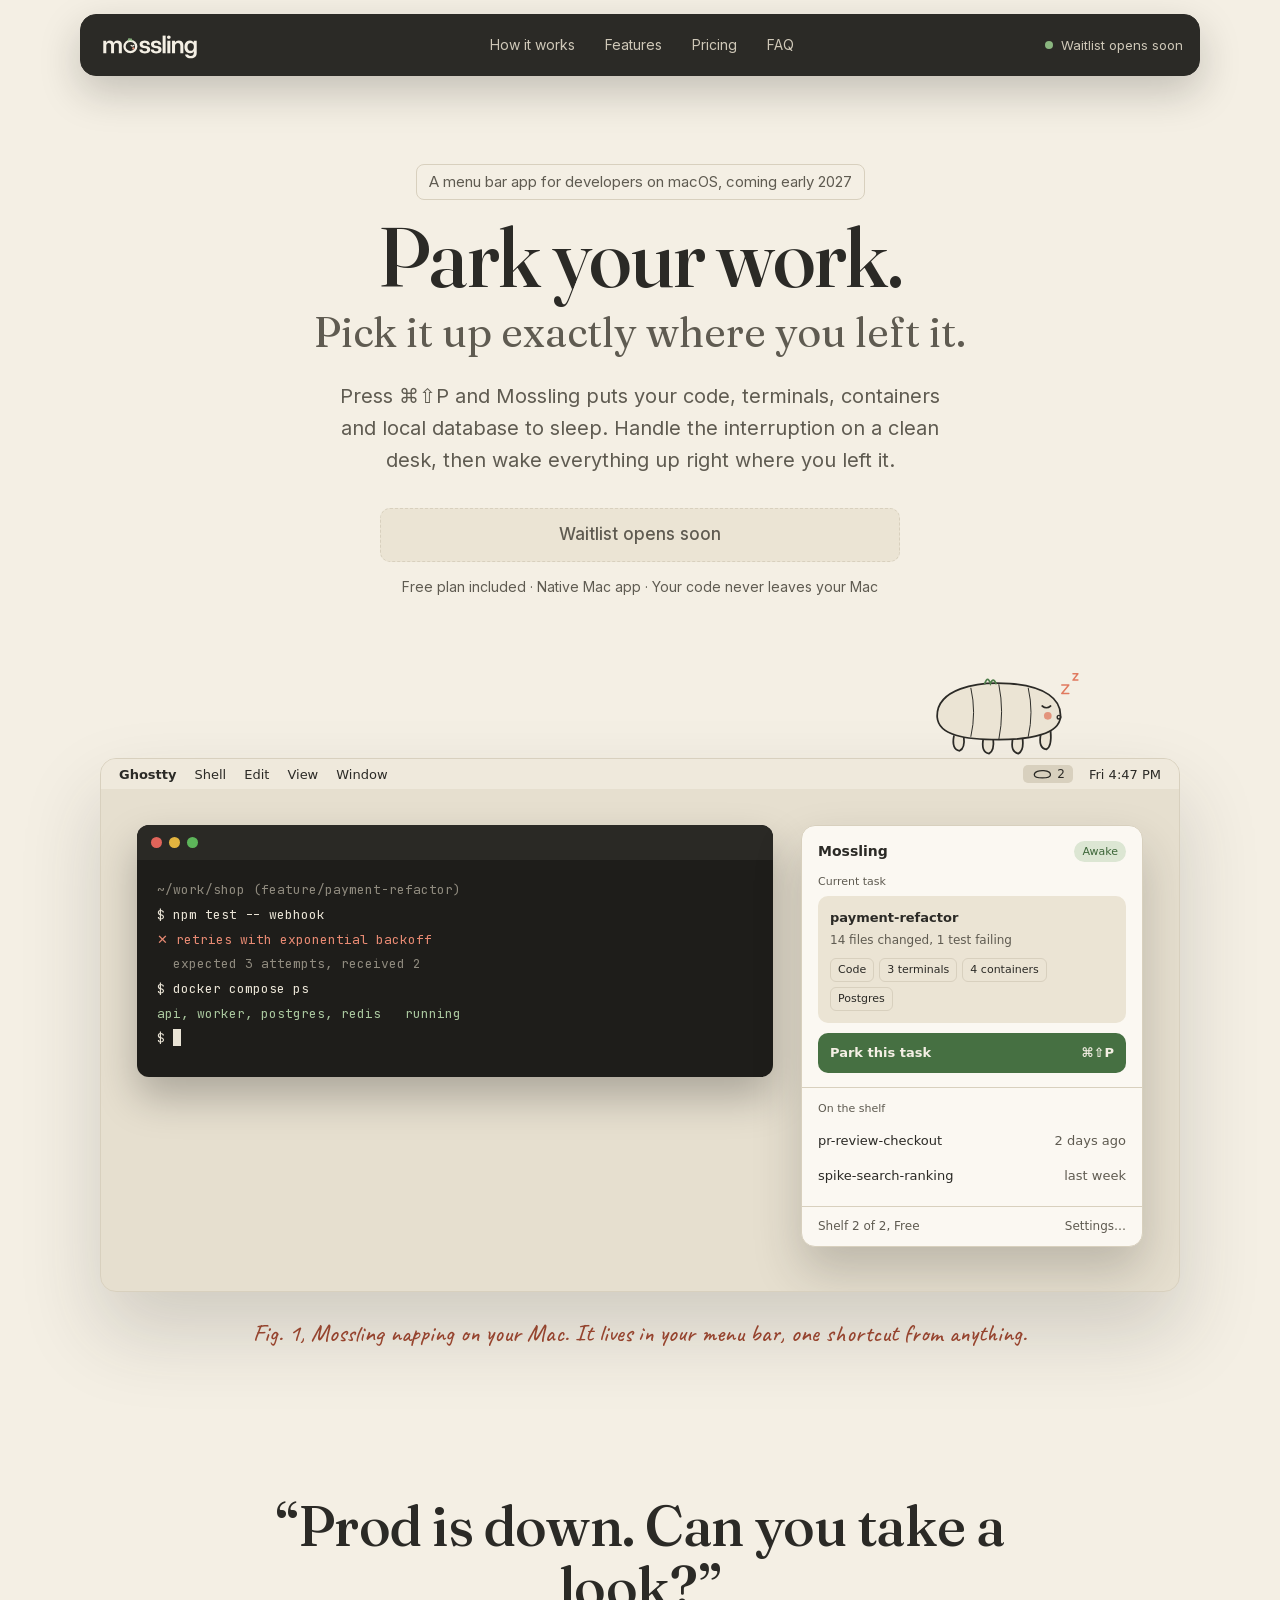
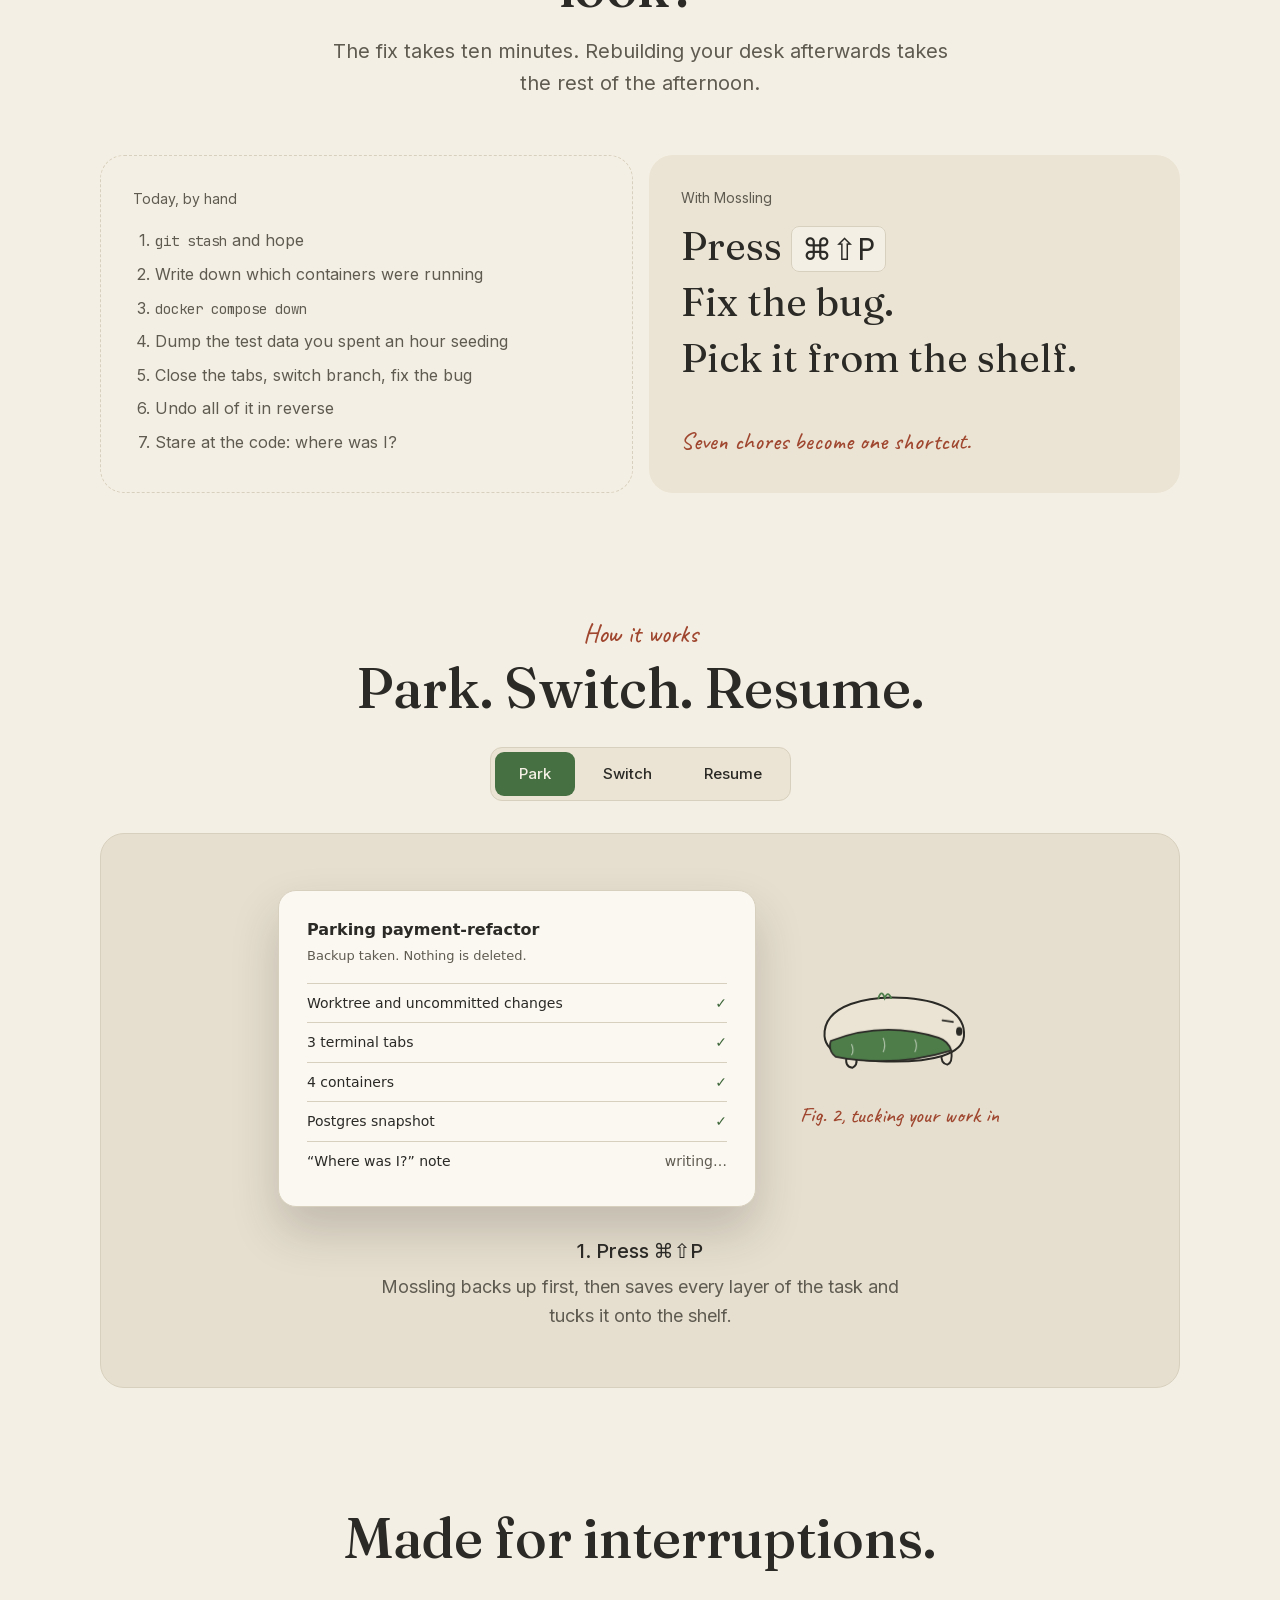
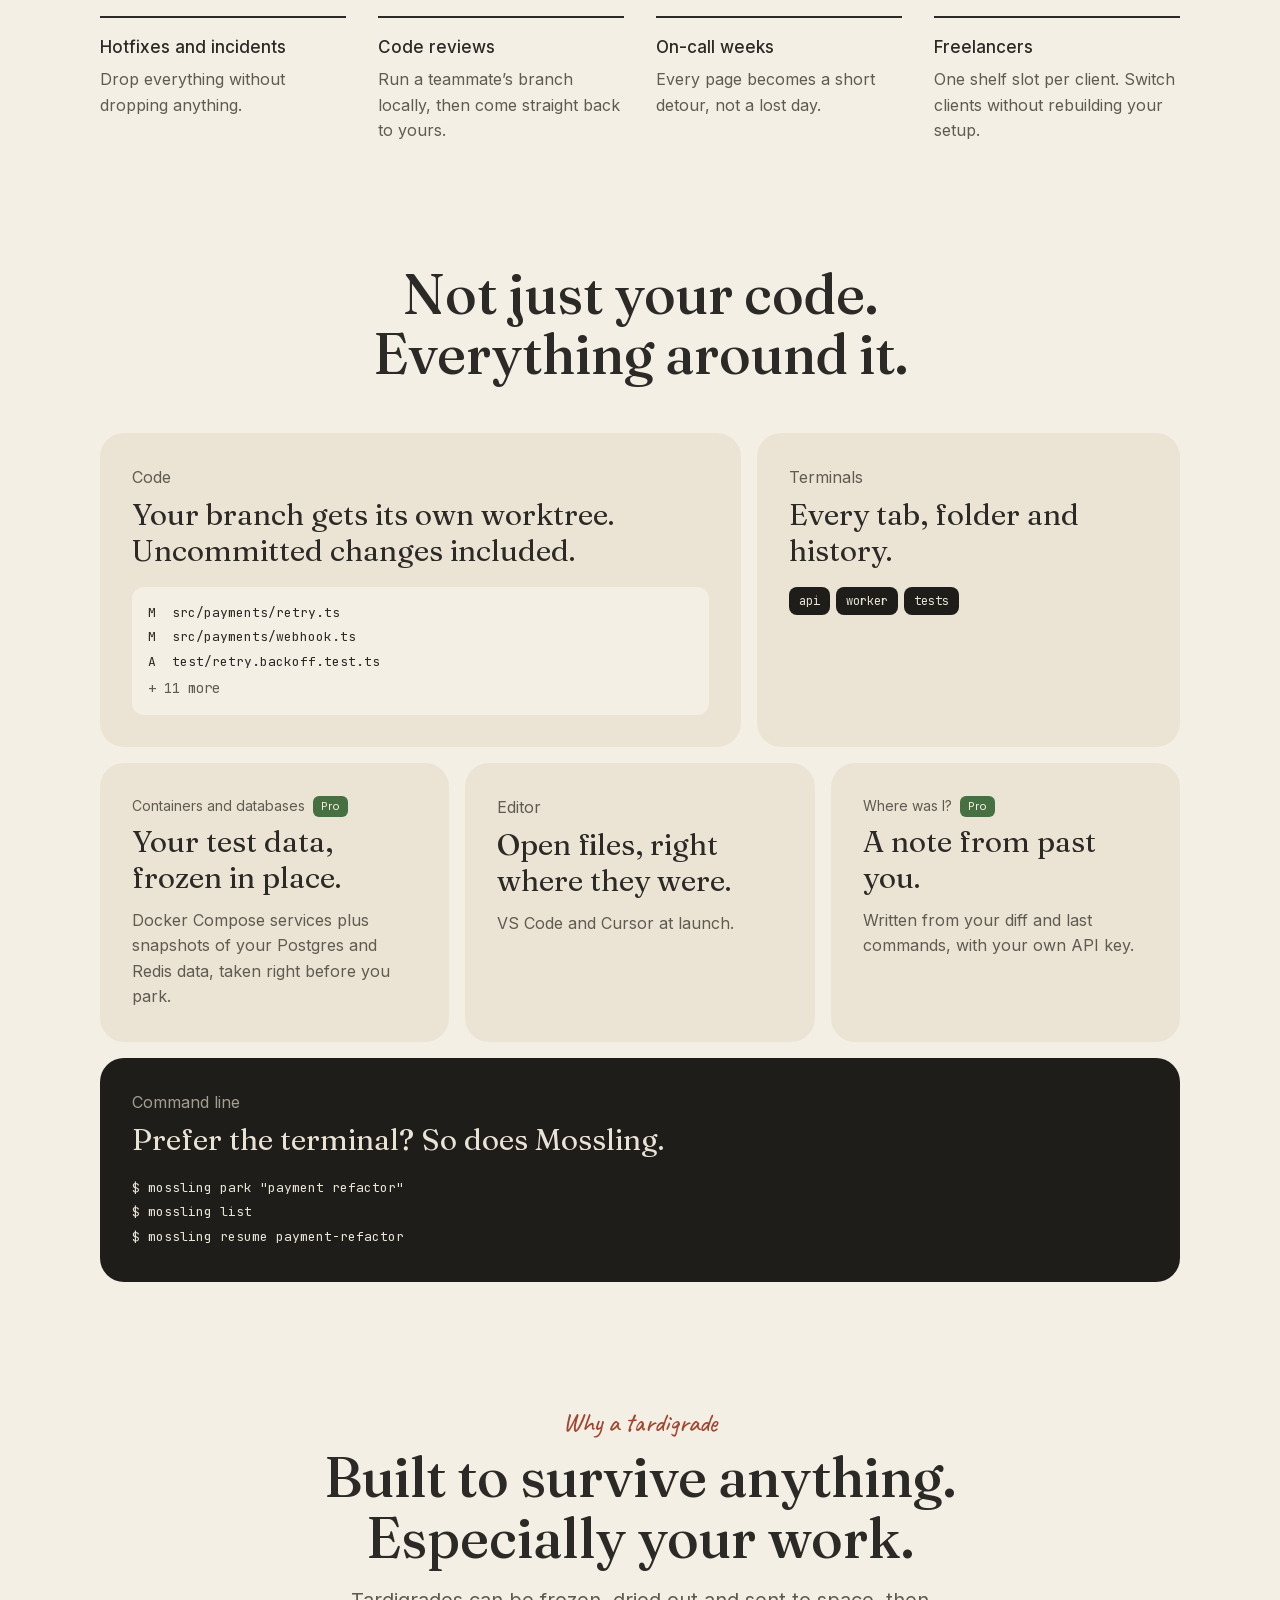
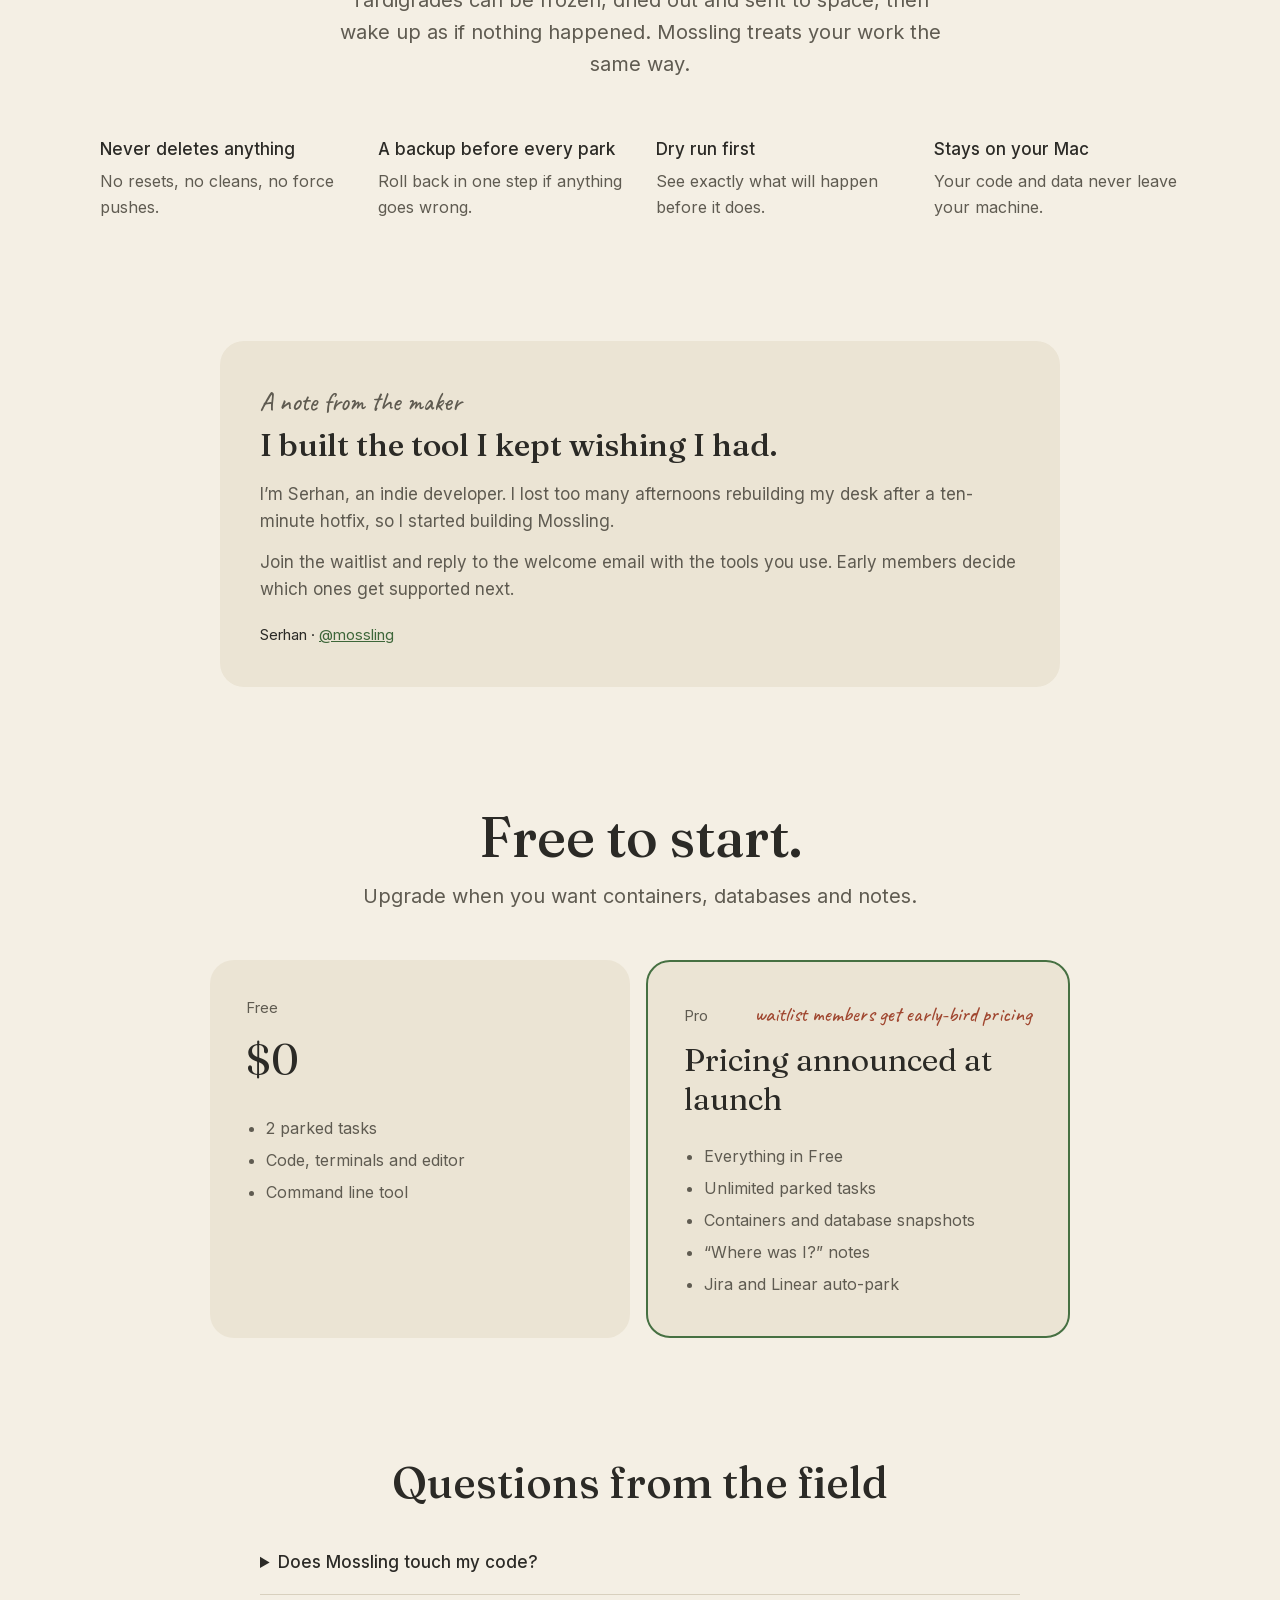
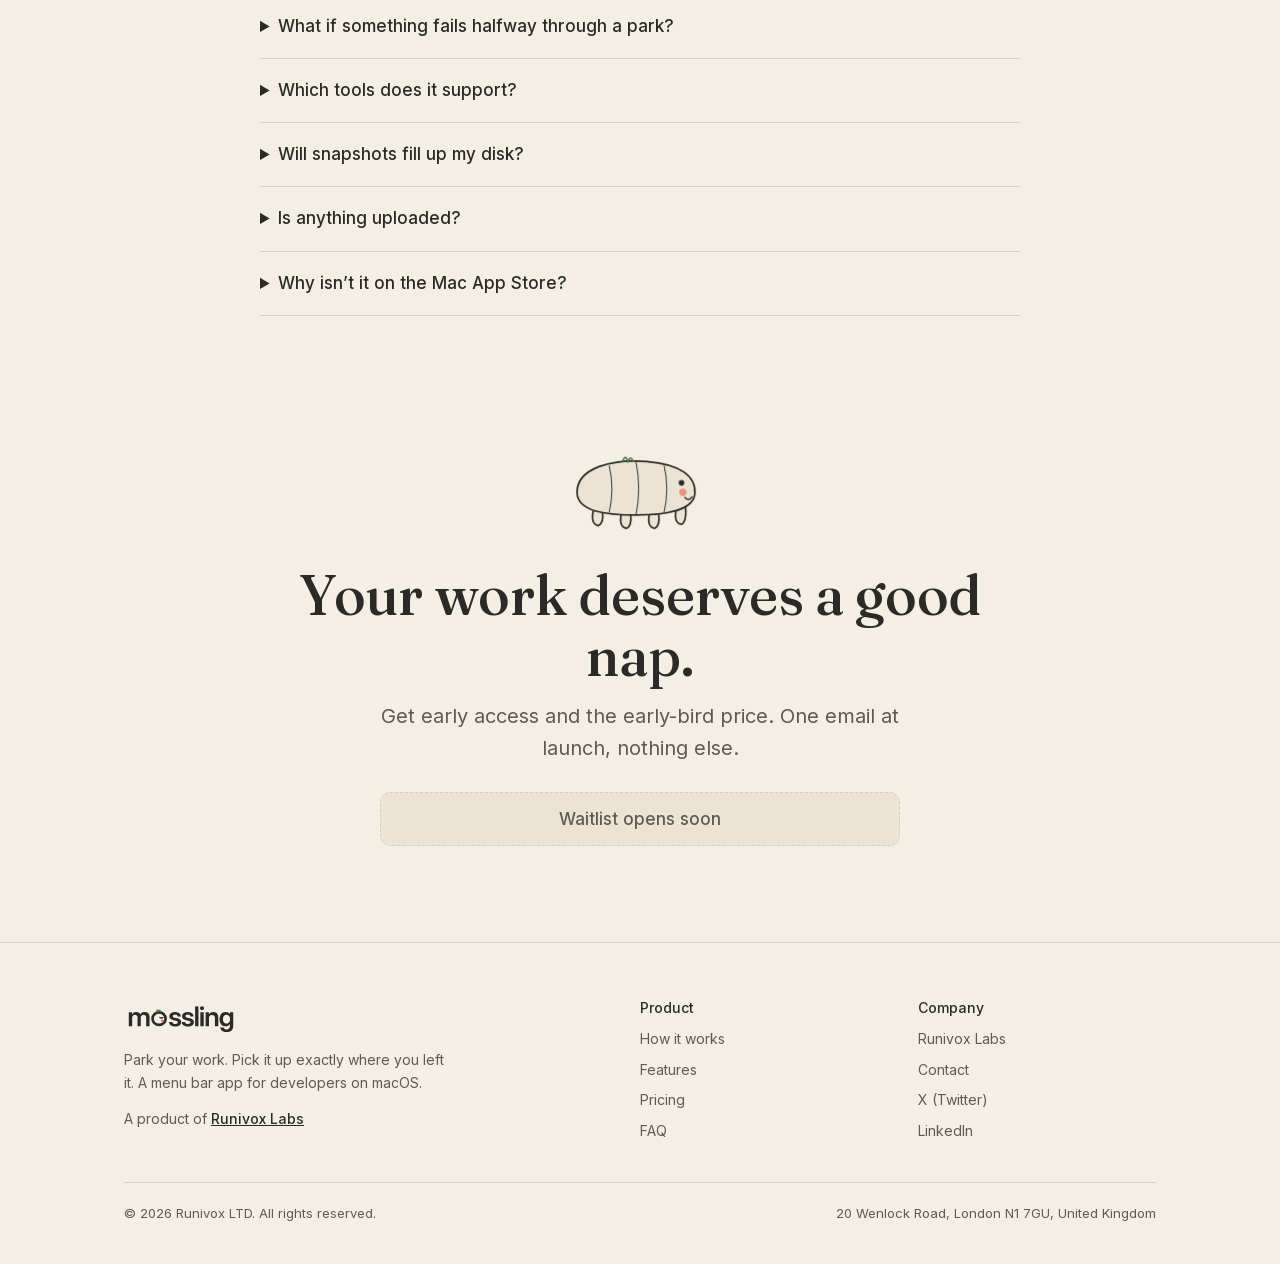
==== commit 6a7d4a5e: "Deploy landing from MosslingApp/mossling@183450a" ====
--- a/index.html
+++ b/index.html
@@ -3,18 +3,30 @@
 <head>
   <meta charset="utf-8">
   <meta name="viewport" content="width=device-width, initial-scale=1">
-  <title>Mossling: park your work, pick it up exactly where you left it</title>
-  <meta name="description" content="A menu bar app for developers on macOS. Press ⌘⇧P and Mossling puts your code, terminals, containers and local database to sleep, then wakes everything up right where you left it.">
+  <title>Mossling: Park your work, pick it up where you left it</title>
+  <meta name="description" content="A macOS menu bar app for developers. Press ⌘⇧P to park your code, terminals, containers and local database, then pick it up where you left it.">
+  <link rel="canonical" href="https://mosslingapp.github.io/">
   <meta name="color-scheme" content="light">
   <meta name="theme-color" content="#F4EFE4">
-  <meta property="og:title" content="Mossling: park your work">
-  <meta property="og:description" content="Pick it up exactly where you left it. A menu bar app for developers on macOS.">
   <meta property="og:type" content="website">
-  <link rel="icon" href="assets/mossling-icon-app.svg" type="image/svg+xml">
-  <link rel="preload" href="fonts/fraunces-variable.woff2" as="font" type="font/woff2" crossorigin>
-  <link rel="preload" href="fonts/inter-400.woff2" as="font" type="font/woff2" crossorigin>
-  <link rel="stylesheet" href="styles.css">
-  <script src="main.js" defer></script>
+  <meta property="og:site_name" content="Mossling">
+  <meta property="og:locale" content="en_GB">
+  <meta property="og:url" content="https://mosslingapp.github.io/">
+  <meta property="og:title" content="Mossling: Park your work, pick it up where you left it">
+  <meta property="og:description" content="A macOS menu bar app for developers. Press ⌘⇧P to park your code, terminals, containers and local database, then pick it up where you left it.">
+  <meta property="og:image" content="https://mosslingapp.github.io/og.png">
+  <meta property="og:image:width" content="1200">
+  <meta property="og:image:height" content="630">
+  <meta property="og:image:alt" content="Mossling wordmark, the headline Park your work, and the tardigrade mascot asleep">
+  <meta name="twitter:card" content="summary_large_image">
+  <link rel="icon" href="/assets/mossling-icon-app.svg" type="image/svg+xml">
+  <link rel="apple-touch-icon" href="/assets/apple-touch-icon.png">
+  <link rel="preload" href="/fonts/fraunces-variable.woff2" as="font" type="font/woff2" crossorigin>
+  <link rel="preload" href="/fonts/inter-400.woff2" as="font" type="font/woff2" crossorigin>
+  <link rel="preload" href="/fonts/inter-500.woff2" as="font" type="font/woff2" crossorigin>
+  <style>@font-face{font-family: "Fraunces";font-weight: 400 500;font-display: swap;src: url("/fonts/fraunces-variable.woff2") format("woff2");}@font-face{font-family: "Inter";font-weight: 400;font-display: swap;src: url("/fonts/inter-400.woff2") format("woff2");}@font-face{font-family: "Inter";font-weight: 500;font-display: swap;src: url("/fonts/inter-500.woff2") format("woff2");}@font-face{font-family: "JetBrains Mono";font-weight: 400;font-display: swap;src: url("/fonts/jetbrains-mono-400.woff2") format("woff2");}@font-face{font-family: "Caveat";font-weight: 500;font-display: swap;src: url("/fonts/caveat-500.woff2") format("woff2");}:root{--bg: #F4EFE4;--card: #EBE4D4;--ink: #2B2A26;--muted: #5F5B51;--moss: #467042;--on-moss: #F4EFE4;--moss-soft: #DCE6D3;--moss-text: #3D6639;--coral: #E07A5F;--coral-text: #A04730;--line: #D8D0BE;--desk: #E6DFCF;--menubar: #EFE9DC;--menu-active: #D8D0BE;--pop: #FBF8F2;--danger: #A3302A;--nav-bg: #2B2A26;--nav-ink: #F4EFE4;--nav-muted: #CFC8B8;--nav-moss: #8AB67F;--nav-on-moss: #1C1B18;--term-bg: #1E1D1A;--term-bar: #2A2925;--term-text: #E9E3D5;--term-muted: #8F8A7E;--term-red: #E88A73;--term-green: #A9C79E;--serif: "Fraunces",Georgia,serif;--sans: "Inter",system-ui,sans-serif;--mono: "JetBrains Mono",ui-monospace,monospace;--hand: "Caveat",cursive;--system: -apple-system,system-ui,sans-serif;color-scheme: light;}html{scroll-behavior: smooth;-webkit-text-size-adjust: 100%;}@media (prefers-reduced-motion: reduce){html{scroll-behavior: auto;}}body{margin: 0;background: var(--bg);color: var(--ink);font: 400 17px/1.6 var(--sans);-webkit-font-smoothing: antialiased;}img{max-width: 100%;height: auto;display: block;}a{color: var(--moss);}a:hover{color: var(--ink);}:focus-visible{outline: 2px solid var(--moss);outline-offset: 3px;border-radius: 4px;}h1,h2,h3,p,figure{margin: 0;}.visually-hidden{position: absolute;width: 1px;height: 1px;overflow: hidden;clip: rect(0 0 0 0);clip-path: inset(50%);white-space: nowrap;}.skip-link{position: absolute;left: 16px;top: -60px;z-index: 20;background: var(--moss);color: var(--on-moss);padding: 8px 12px;border-radius: 8px;}.skip-link:focus{top: 16px;}body[data-waitlist="closed"] [data-when="open"],body[data-waitlist="open"] [data-when="closed"]{display: none !important;}.section{padding: 0 24px 120px;}.wrap{max-width: 1080px;margin: 0 auto;}.h2{font: 500 clamp(36px,6vw,56px)/1.08 var(--serif);}.lede{font-size: clamp(18px,2.2vw,20px);color: var(--muted);}.hand{font-family: var(--hand);font-weight: 500;color: var(--coral-text);}.eyebrow{font-size: 26px;}.center{text-align: center;}.label{font-size: 14px;color: var(--muted);}.mono{font-family: var(--mono);}.nav{position: sticky;top: 0;z-index: 10;padding: 14px 16px 0;}.nav-bar{display: grid;grid-template-columns: 1fr auto 1fr;align-items: center;gap: 16px;box-sizing: border-box;max-width: 1120px;min-height: 62px;margin: 0 auto;padding: 8px 8px 8px 12px;background: var(--nav-bg);border: 1px solid var(--nav-bg);border-radius: 16px;box-shadow: 0 16px 40px rgba(28,27,24,0.22);}.nav-logo{justify-self: start;display: flex;align-items: center;padding: 0 6px;}.nav-logo img{width: 102px;}.nav-links{display: flex;align-items: center;gap: 2px;font-size: 14px;}.nav-links a{color: var(--nav-muted);text-decoration: none;padding: 9px 14px;border-radius: 8px;transition: background 0.15s,color 0.15s;}.nav-links a:hover{background: rgba(244,239,228,0.1);color: var(--nav-ink);}.nav-end{justify-self: end;display: flex;align-items: center;gap: 16px;}.nav-chip{display: inline-flex;align-items: center;gap: 8px;font-size: 13px;color: var(--nav-muted);white-space: nowrap;padding-right: 8px;}.nav-dot{width: 8px;height: 8px;border-radius: 50%;background: var(--nav-moss);}.nav-cta{box-sizing: border-box;display: inline-flex;align-items: center;gap: 8px;min-height: 44px;padding: 0 20px;background: var(--nav-moss);color: var(--nav-on-moss);border-radius: 10px;font-weight: 500;font-size: 14px;text-decoration: none;white-space: nowrap;transition: transform 0.15s;}.nav-cta svg{transition: transform 0.15s;}.nav-cta:hover{transform: translateY(-1px);color: var(--nav-on-moss);}.nav-cta:hover svg{transform: translateX(3px);}.nav :focus-visible{outline-color: var(--nav-moss);}@media (prefers-reduced-motion: no-preference){.nav-dot.pulse{animation: pulse 2s ease-out infinite;}@keyframes pulse{0%{box-shadow: 0 0 0 0 rgba(138,182,127,0.7);}100%{box-shadow: 0 0 0 9px rgba(138,182,127,0);}}}@media (max-width: 860px){.nav-links,.nav-chip{display: none !important;}}.hero{text-align: center;padding: 88px 24px 40px;}.eyebrow-pill{font-size: 15px;color: var(--muted);margin-bottom: 14px;}.eyebrow-pill span{display: inline-block;padding: 5px 12px;border-radius: 8px;border: 1px solid var(--line);}.hero h1{font: 500 clamp(52px,9vw,84px)/1.02 var(--serif);letter-spacing: -0.02em;max-width: 900px;margin: 0 auto;}.hero-sub{font: 400 clamp(28px,4.5vw,42px)/1.15 var(--serif);color: var(--muted);max-width: 900px;margin: 8px auto 24px;}.hero .lede{max-width: 640px;margin: 0 auto 32px;}.waitlist{max-width: 520px;margin: 0 auto;}.waitlist-row{display: flex;flex-wrap: wrap;gap: 10px;text-align: left;}.waitlist input[type="email"]{flex: 1 1 260px;min-width: 0;height: 52px;padding: 0 16px;border-radius: 10px;border: 1px solid var(--line);background: var(--card);color: var(--ink);font: 400 16px var(--sans);}.waitlist input::placeholder{color: var(--muted);}.waitlist input[aria-invalid="true"]{border-color: var(--danger);}.btn-primary{flex: 0 0 auto;height: 52px;padding: 0 26px;border: none;border-radius: 10px;background: var(--moss);color: var(--on-moss);font: 500 16px var(--sans);cursor: pointer;}.btn-primary:disabled{opacity: 0.6;cursor: progress;}.waitlist-soon{display: flex;align-items: center;justify-content: center;height: 52px;border-radius: 10px;border: 1px dashed var(--line);background: var(--card);color: var(--muted);font-weight: 500;}.form-error{color: var(--danger);font-size: 14px;margin: 8px 0 0;padding-left: 4px;text-align: left;}.form-success{padding: 14px 18px;border-radius: 10px;background: var(--moss-soft);color: var(--moss-text);font-weight: 500;}.form-success[hidden]{display: none;}.hero-note{font-size: 14px;color: var(--muted);margin-top: 14px;}.form-note{font-size: 13px;color: var(--muted);margin-top: 14px;}.form-note a{color: var(--moss-text);}.showcase{padding: 120px 24px;}.showcase-inner{position: relative;max-width: 1080px;margin: 0 auto;}.desk{border-radius: 16px;overflow: hidden;border: 1px solid var(--line);background: var(--desk);box-shadow: 0 40px 80px rgba(43,42,38,0.18);}.menubar{display: flex;justify-content: space-between;align-items: center;gap: 12px;padding: 6px 18px;background: var(--menubar);font: 13px var(--system);white-space: nowrap;overflow: hidden;}.menubar-left{display: flex;gap: 18px;overflow: hidden;}.menubar-left b{font-weight: 600;}.menubar-right{display: flex;gap: 16px;align-items: center;flex-shrink: 0;}.menubar-icon{display: flex;align-items: center;gap: 4px;background: var(--menu-active);border-radius: 5px;padding: 2px 8px;font-size: 12px;}.desk-body{display: flex;flex-wrap: wrap;gap: 28px;padding: 36px 36px 44px;align-items: flex-start;}.terminal{flex: 1 1 380px;min-width: 0;border-radius: 12px;overflow: hidden;background: var(--term-bg);box-shadow: 0 20px 40px rgba(0,0,0,0.25);text-align: left;}.terminal-bar{display: flex;gap: 7px;padding: 12px 14px;background: var(--term-bar);}.terminal-bar i{width: 11px;height: 11px;border-radius: 50%;background: #E0645A;}.terminal-bar i:nth-child(2){background: #E2B33F;}.terminal-bar i:nth-child(3){background: #5DB55A;}.terminal pre{margin: 0;padding: 18px 20px 26px;font: 13px/1.9 var(--mono);color: var(--term-text);overflow-x: auto;white-space: pre;}.t-muted{color: var(--term-muted);}.t-red{color: var(--term-red);}.t-green{color: var(--term-green);}.t-cursor{background: var(--term-text);color: var(--term-bg);}.popover{flex: 0 1 340px;min-width: 0;background: var(--pop);border: 1px solid var(--line);border-radius: 14px;box-shadow: 0 24px 48px rgba(43,42,38,0.22);font: 13px/1.6 var(--system);overflow: hidden;text-align: left;}.popover-head{display: flex;justify-content: space-between;align-items: center;padding: 14px 16px 10px;}.popover-head b{font-weight: 600;font-size: 14px;}.badge{font-size: 11px;padding: 2px 8px;border-radius: 999px;background: var(--moss-soft);color: var(--moss-text);}.popover-section{padding: 0 16px 14px;}.popover-label{font-size: 11px;color: var(--muted);margin-bottom: 6px;}.task-card{background: var(--card);border-radius: 10px;padding: 12px;}.task-card b{display: block;font-weight: 600;}.task-meta{color: var(--muted);font-size: 12px;margin: 2px 0 8px;}.chips{display: flex;flex-wrap: wrap;gap: 5px;font-size: 11px;}.chips span{padding: 2px 7px;border-radius: 6px;border: 1px solid var(--line);}.park-btn{margin-top: 10px;padding: 10px 12px;border-radius: 10px;background: var(--moss);color: var(--on-moss);font-weight: 600;display: flex;justify-content: space-between;}.popover-shelf{border-top: 1px solid var(--line);padding: 12px 16px;}.shelf-row{display: flex;justify-content: space-between;padding: 7px 0;}.shelf-row span:last-child,.popover-foot{color: var(--muted);}.popover-foot{border-top: 1px solid var(--line);padding: 10px 16px;font-size: 12px;display: flex;justify-content: space-between;}.showcase-caption{font-size: 24px;text-align: center;margin-top: 22px;}.problem{padding: 24px 24px 120px;}.problem .h2{max-width: 820px;margin: 0 auto 18px;letter-spacing: -0.01em;}.problem .lede{max-width: 640px;margin: 0 auto 56px;}.compare{display: flex;flex-wrap: wrap;gap: 16px;}.compare > div{flex: 1 1 380px;min-width: 0;border-radius: 24px;padding: 32px;}.compare-before{border: 1px dashed var(--line);}.compare .label{margin-bottom: 14px;}.compare ol{margin: 0;padding-left: 22px;color: var(--muted);line-height: 2.1;font-size: 16px;}.compare ol .mono{font-size: 14px;}.compare-after{background: var(--card);display: flex;flex-direction: column;justify-content: space-between;gap: 24px;}.big-line{font: 400 clamp(30px,4vw,40px)/1.15 var(--serif);}.big-line + .big-line{margin-top: 10px;}.big-line kbd{font: 400 0.75em var(--mono);padding: 2px 10px;border-radius: 8px;border: 1px solid var(--line);background: var(--bg);}.compare-after .hand{font-size: 24px;}.tour .h2{margin: 4px 0 28px;}.tabs{display: inline-flex;flex-wrap: wrap;justify-content: center;gap: 4px;padding: 4px;border-radius: 12px;background: var(--card);border: 1px solid var(--line);margin-bottom: 32px;}.tabs[hidden]{display: none;}.tabs button{border: none;cursor: pointer;min-height: 44px;padding: 0 24px;border-radius: 9px;font: 500 15px var(--sans);background: transparent;color: var(--ink);}.tabs button[aria-selected="true"]{background: var(--moss);color: var(--on-moss);}.stage{background: var(--desk);border: 1px solid var(--line);border-radius: 24px;padding: 56px 24px;min-height: 420px;display: flex;flex-direction: column;justify-content: center;gap: 56px;}.step{display: flex;flex-direction: column;align-items: center;gap: 28px;}.step[hidden]{display: none;}.step-row{display: flex;flex-wrap: wrap;gap: 40px;align-items: center;justify-content: center;width: 100%;}.step-card{box-sizing: border-box;width: 100%;max-width: 478px;background: var(--pop);border: 1px solid var(--line);border-radius: 18px;box-shadow: 0 24px 48px rgba(43,42,38,0.2);padding: 26px 28px;text-align: left;font: 14px/1.6 var(--system);}.step-card-title{font-weight: 600;font-size: 16px;margin-bottom: 4px;}.step-card-sub{color: var(--muted);font-size: 13px;margin-bottom: 16px;}.check-row{display: flex;justify-content: space-between;gap: 12px;padding: 8px 0;border-top: 1px solid var(--line);}.ok{color: var(--moss-text);}.step-terminal{flex: 0 1 520px;width: 100%;max-width: 520px;}.step-terminal pre{padding: 18px 20px 24px;}.resume-card{padding: 22px 24px;}.resume-head{display: flex;justify-content: space-between;align-items: center;gap: 12px;margin-bottom: 12px;}.resume-head span{color: var(--muted);font-size: 12px;}.note-box{background: var(--card);border-radius: 10px;padding: 12px 14px;margin-bottom: 14px;}.note-box .hand{font-size: 20px;}.note-box p{font-size: 13px;line-height: 1.55;}.resume-btn{padding: 11px;border-radius: 10px;background: var(--moss);color: var(--on-moss);font-size: 14px;font-weight: 600;text-align: center;}.step-figure{flex: 0 0 200px;text-align: center;}.step-figure.narrow{flex-basis: 206px;}.step-figure.shelf{flex-basis: 216px;}.step-figure figcaption{font-size: 22px;line-height: 1.2;}.step-text{max-width: 560px;}.step-text h3{font-weight: 500;font-size: 20px;margin-bottom: 6px;}.step-text p{font-size: 18px;color: var(--muted);}.uses .h2,.features .h2{max-width: 760px;margin: 0 auto 48px;}.cols{display: flex;flex-wrap: wrap;gap: 32px;text-align: left;}.cols > div{flex: 1 1 220px;min-width: 0;}.cols-ruled > div{border-top: 2px solid var(--ink);padding-top: 16px;}.cols h3{font-weight: 500;font-size: 17px;margin-bottom: 6px;}.cols p{color: var(--muted);font-size: 16px;}.safety .cols > div{flex-basis: 200px;}.safety .h2{max-width: 820px;margin: 4px auto 16px;}.safety .lede{max-width: 620px;margin: 0 auto 56px;}.tiles{display: flex;flex-wrap: wrap;gap: 16px;}.tile{flex: 1 1 280px;min-width: 0;background: var(--card);border-radius: 24px;padding: 32px;}.tile-wide{flex: 2 1 420px;}.tile-head{display: flex;gap: 8px;align-items: center;}.pro{font-size: 11px;padding: 2px 8px;border-radius: 6px;background: var(--moss);color: var(--on-moss);}.tile h3{font: 400 30px/1.2 var(--serif);margin: 6px 0 12px;}.tile h3.spaced{margin-bottom: 18px;}.tile p{color: var(--muted);font-size: 16px;}.code-box{margin: 0;font: 13px/1.9 var(--mono);background: var(--bg);border-radius: 12px;padding: 14px 16px;overflow-x: auto;}.tab-chips{display: flex;flex-wrap: wrap;gap: 6px;font: 12px var(--mono);}.tab-chips span{padding: 6px 10px;border-radius: 8px;background: var(--term-bg);color: var(--term-text);}.tile-dark{background: var(--term-bg);color: var(--term-text);}.tile-dark .label{color: #A39E90;}.tile-dark pre{margin: 0;font: 13px/1.9 var(--mono);overflow-x: auto;}.maker-card{box-sizing: border-box;max-width: 840px;margin: 0 auto;background: var(--card);border-radius: 24px;padding: 40px;}.maker-card .eyebrow{margin-bottom: 4px;}.maker-card h2{font: 500 32px/1.2 var(--serif);margin-bottom: 16px;}.maker-card p{color: var(--muted);margin-bottom: 14px;}.maker-card p.maker-after{margin-bottom: 20px;}.maker-card .maker-sign{color: var(--ink);font-size: 15px;margin: 0;}.maker-sign a{color: var(--moss-text);}.pricing .wrap{max-width: 860px;}.pricing .h2{margin-bottom: 12px;}.pricing .lede{max-width: 560px;margin: 0 auto 48px;}.plans{display: flex;flex-wrap: wrap;gap: 16px;}.plan{flex: 1 1 320px;min-width: 0;background: var(--card);border-radius: 24px;padding: 36px;}.plan-pro{border: 2px solid var(--moss);}.plan-head{display: flex;flex-wrap: wrap;justify-content: space-between;align-items: baseline;gap: 8px;}.plan-name{font-size: 15px;color: var(--muted);}.plan-head .hand{font-size: 21px;}.price{font: 400 44px/1.6 var(--serif);margin: 4px 0 18px;}.price-tba{font-size: 32px;line-height: 1.2;margin: 10px 0 22px;}.plan ul{margin: 0;padding-left: 20px;color: var(--muted);font-size: 16px;line-height: 2;}.faq .wrap{max-width: 760px;}.faq h2{font: 500 clamp(34px,5vw,44px)/1.1 var(--serif);margin-bottom: 24px;text-align: center;}.faq details{border-bottom: 1px solid var(--line);padding: 18px 0;}.faq summary{font-weight: 500;cursor: pointer;}.faq details p{color: var(--muted);margin-top: 10px;}.cta{text-align: center;padding: 0 24px 96px;}.cta .h2{max-width: 760px;margin: 16px auto 14px;}.cta .lede{max-width: 560px;margin: 0 auto 28px;}.footer{border-top: 1px solid var(--line);}.footer-grid{box-sizing: border-box;max-width: 1080px;margin: 0 auto;padding: 56px 24px 0;display: flex;flex-wrap: wrap;gap: 40px;font-size: 14px;}.footer-brand{flex: 2 1 280px;min-width: 0;}.footer-brand img{width: 114px;margin-bottom: 14px;}.footer-brand p{color: var(--muted);margin-bottom: 14px;max-width: 320px;}.footer-brand p:last-child{margin-bottom: 0;}.footer-brand a{color: var(--ink);font-weight: 500;}.footer-col{flex: 1 1 140px;min-width: 0;}.footer-head{font: 500 14px var(--sans);margin-bottom: 12px;}.footer-links{display: flex;flex-direction: column;gap: 8px;}.footer-links a{color: var(--muted);text-decoration: none;}.footer-links a:hover{color: var(--ink);}.footer-bottom{box-sizing: border-box;max-width: 1080px;margin: 0 auto;padding: 40px 24px;}.footer-bottom div{border-top: 1px solid var(--line);padding-top: 20px;display: flex;flex-wrap: wrap;justify-content: space-between;gap: 12px;font-size: 13px;color: var(--muted);}.mascot{display: block;width: 100%;height: auto;overflow: visible;pointer-events: none;user-select: none;}.mascot-hero{position: absolute;z-index: 2;right: 8%;top: -101px;width: 182px;}.mascot-cta{width: 174px;margin: 0 auto;}.mascot .m-body,.mascot .m-sprig,.mascot .m-eye-open,.mascot .m-eye-closed,.mascot .m-arm,.mascot .m-blanket,.mascot .m-zz{transform-box: fill-box;}.mascot .m-body,.mascot .m-sprig,.mascot .m-eye-open,.mascot .m-blanket{transform-origin: 50% 100%;}.mascot .m-arm{transform-origin: 15% 100%;}.mascot-wakes .m-eye-closed,.mascot-wakes .m-zz{opacity: 0;}@media (prefers-reduced-motion: no-preference){@keyframes m-breathe{50%{transform: scale(1.015,1.05);}}@keyframes m-zz{0%{opacity: 0;transform: translate(0,6px);}30%{opacity: 1;}100%{opacity: 0;transform: translate(10px,-16px);}}@keyframes m-fade-out{to{opacity: 0;}}@keyframes m-eye-open{from{opacity: 0;transform: scale(0.4);}to{opacity: 1;transform: scale(1);}}@keyframes m-stretch{0%{transform: scale(1);}35%{transform: scale(1.06,0.94);}70%{transform: scale(0.98,1.04);}100%{transform: scale(1);}}@keyframes m-sprig-shake{35%{transform: rotate(-14deg);}70%{transform: rotate(10deg);}100%{transform: rotate(0);}}@keyframes m-wave{50%{transform: rotate(-12deg);}}@keyframes m-tuck{from{opacity: 0;transform: translateY(18px);}to{opacity: 1;transform: none;}}.mascot-sleep .m-body{animation: m-breathe 3.6s ease-in-out infinite;}.mascot-sleep .m-zz{animation: m-zz 3.6s ease-in-out infinite;}.mascot-tuck .m-blanket{animation: m-tuck 0.5s ease-out both;}.mascot-tuck .m-body{animation: m-breathe 3.6s ease-in-out 0.5s infinite;}.mascot-wake-wave .m-eye-closed,.mascot-wake-wave .m-zz{opacity: 1;animation: m-fade-out 0.25s 0.6s both;}.mascot-wake-wave .m-eye-open{animation: m-eye-open 0.25s 0.6s both;}.mascot-wake-wave .m-body{animation: m-stretch 0.7s ease-in-out 0.6s;}.mascot-wake-wave .m-sprig{animation: m-sprig-shake 0.6s ease-in-out 0.6s;}.mascot-wake-wave .m-arm{animation: m-wave 1.6s ease-in-out 1.3s infinite;}.js .mascot-wake-on-view:not(.is-awake) .m-eye-closed{opacity: 1;}.js .mascot-wake-on-view:not(.is-awake) .m-eye-open{opacity: 0;}.js .mascot-wake-on-view:not(.is-awake) .m-body{animation: m-breathe 3.6s ease-in-out infinite;}.js .mascot-wake-on-view:not(.is-awake) .m-zz{animation: m-zz 3.6s ease-in-out infinite;}.mascot-wake-on-view.is-awake .m-eye-closed{opacity: 1;animation: m-fade-out 0.25s both;}.mascot-wake-on-view.is-awake .m-eye-open{animation: m-eye-open 0.25s both;}.mascot-wake-on-view.is-awake .m-body{animation: m-stretch 0.7s ease-in-out;}.mascot-wake-on-view.is-awake .m-sprig{animation: m-sprig-shake 0.6s ease-in-out;}.mascot.m-paused *{animation-play-state: paused !important;}}@media (max-width: 860px){.nav-bar{grid-template-columns: 1fr auto;}.mascot-hero{width: 130px;top: -69px;right: 16px;}.desk-body{padding: 20px;}}@media (max-width: 520px){.showcase{padding-top: 96px;}.menubar-left span:not(:first-child){display: none;}.step-figure,.step-figure.narrow{flex-basis: 160px;}.stage{padding: 40px 16px;}.maker-card{padding: 28px;}.plan{padding: 28px;}}</style>
+  <script type="application/ld+json">{"@context":"https://schema.org","@graph":[{"@type":"Organization","@id":"https://runivoxlabs.com/#organization","name":"Runivox LTD","alternateName":"Runivox Labs","url":"https://runivoxlabs.com","address":{"@type":"PostalAddress","streetAddress":"20 Wenlock Road","addressLocality":"London","postalCode":"N1 7GU","addressCountry":"GB"}},{"@type":"WebSite","@id":"https://mosslingapp.github.io/#website","url":"https://mosslingapp.github.io/","name":"Mossling","inLanguage":"en","publisher":{"@id":"https://runivoxlabs.com/#organization"}},{"@type":"SoftwareApplication","@id":"https://mosslingapp.github.io/#app","name":"Mossling","url":"https://mosslingapp.github.io/","image":"https://mosslingapp.github.io/og.png","description":"A macOS menu bar app for developers. Press ⌘⇧P to park your code, terminals, containers and local database, then pick it up where you left it.","applicationCategory":"DeveloperApplication","operatingSystem":"macOS 15 or later","publisher":{"@id":"https://runivoxlabs.com/#organization"}}]}</script>
+  <script src="/main.js" defer></script>
 </head>
 <!-- Waitlist: keep "closed" until /privacy is published. See landing/README.md. -->
 <body data-waitlist="closed">
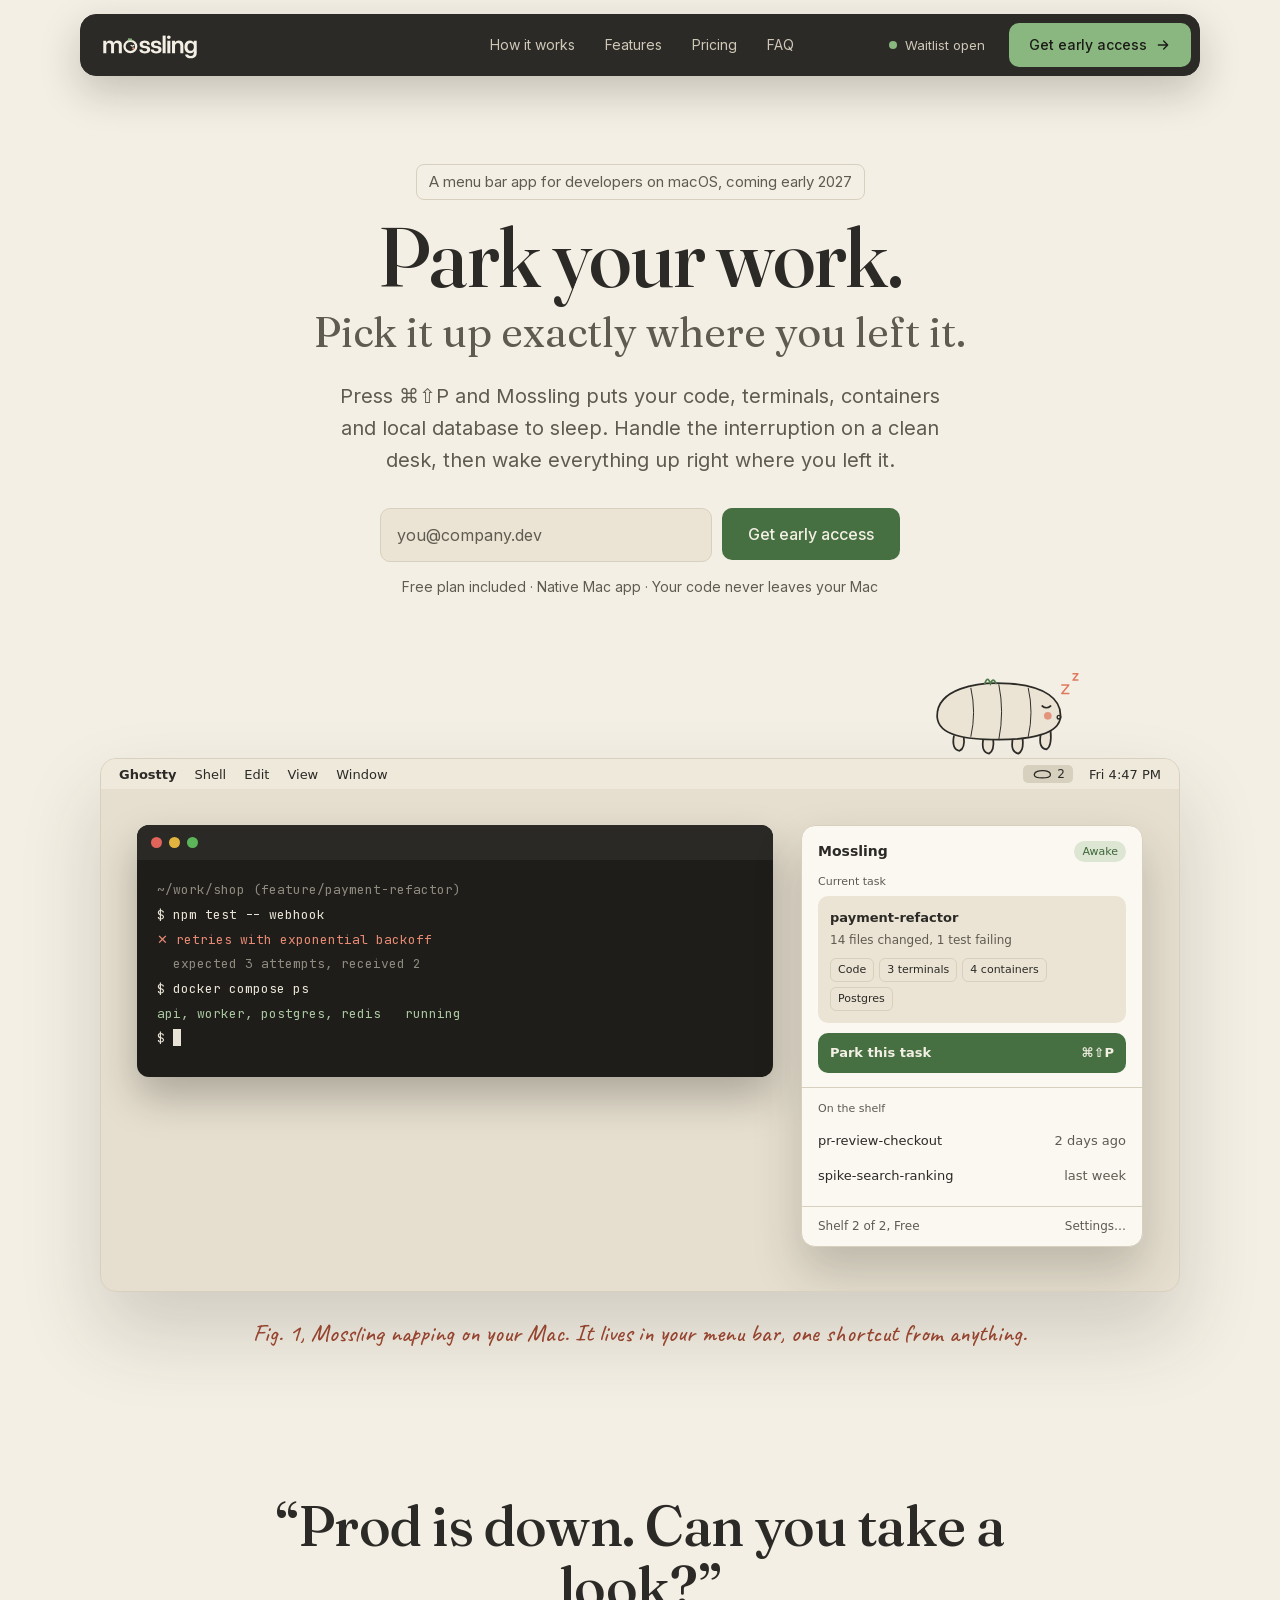
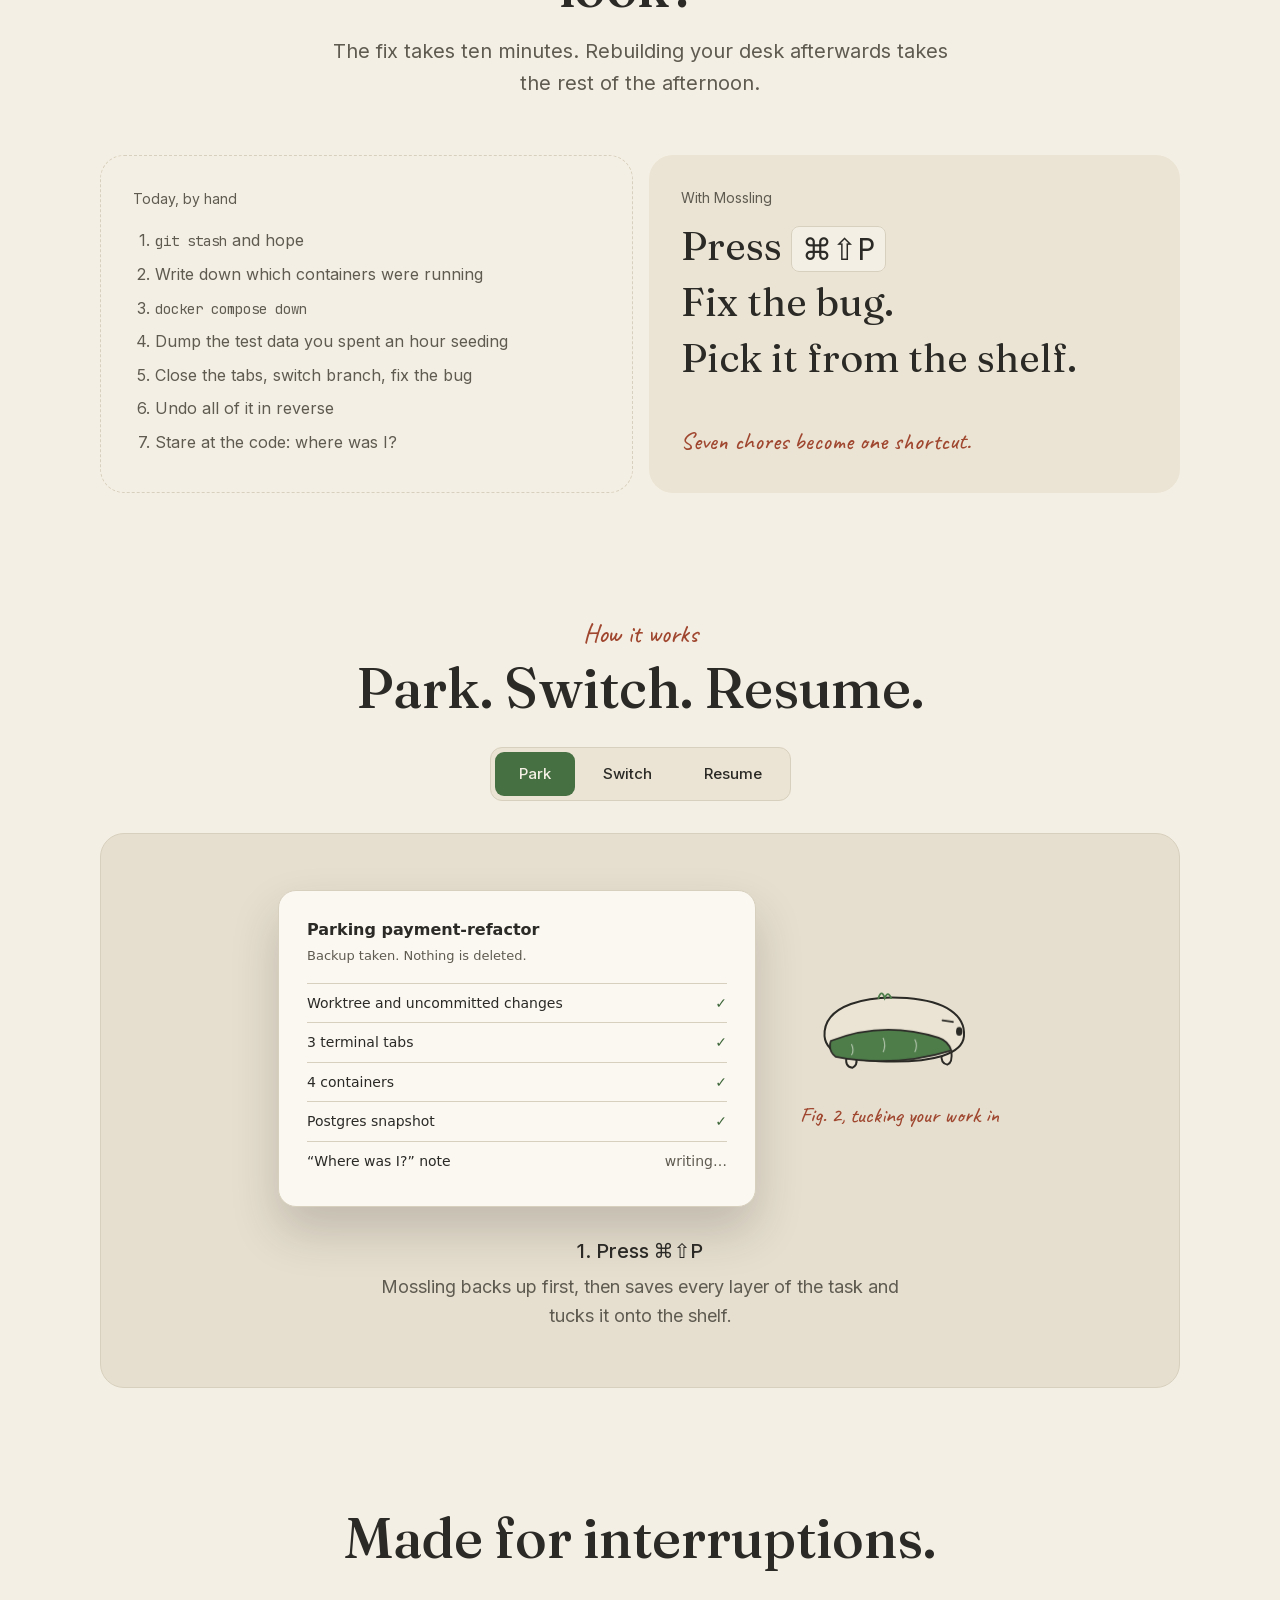
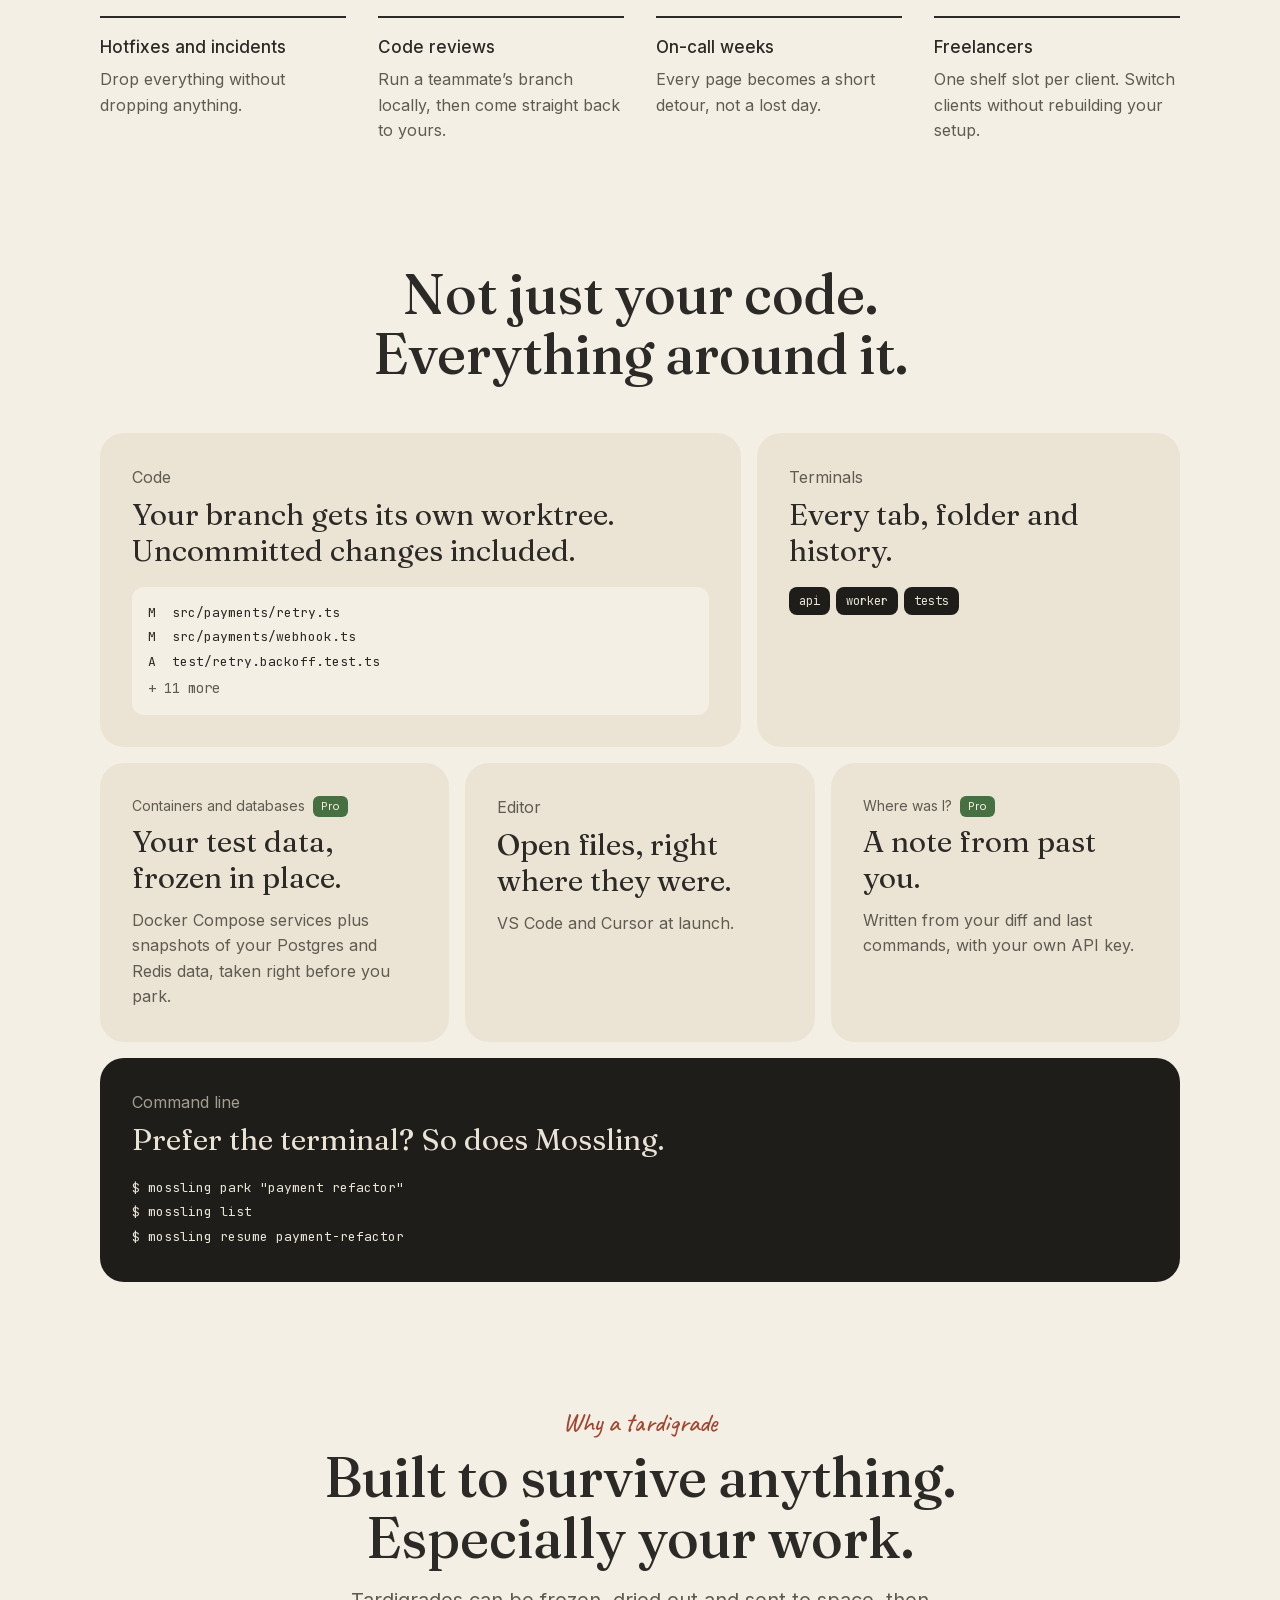
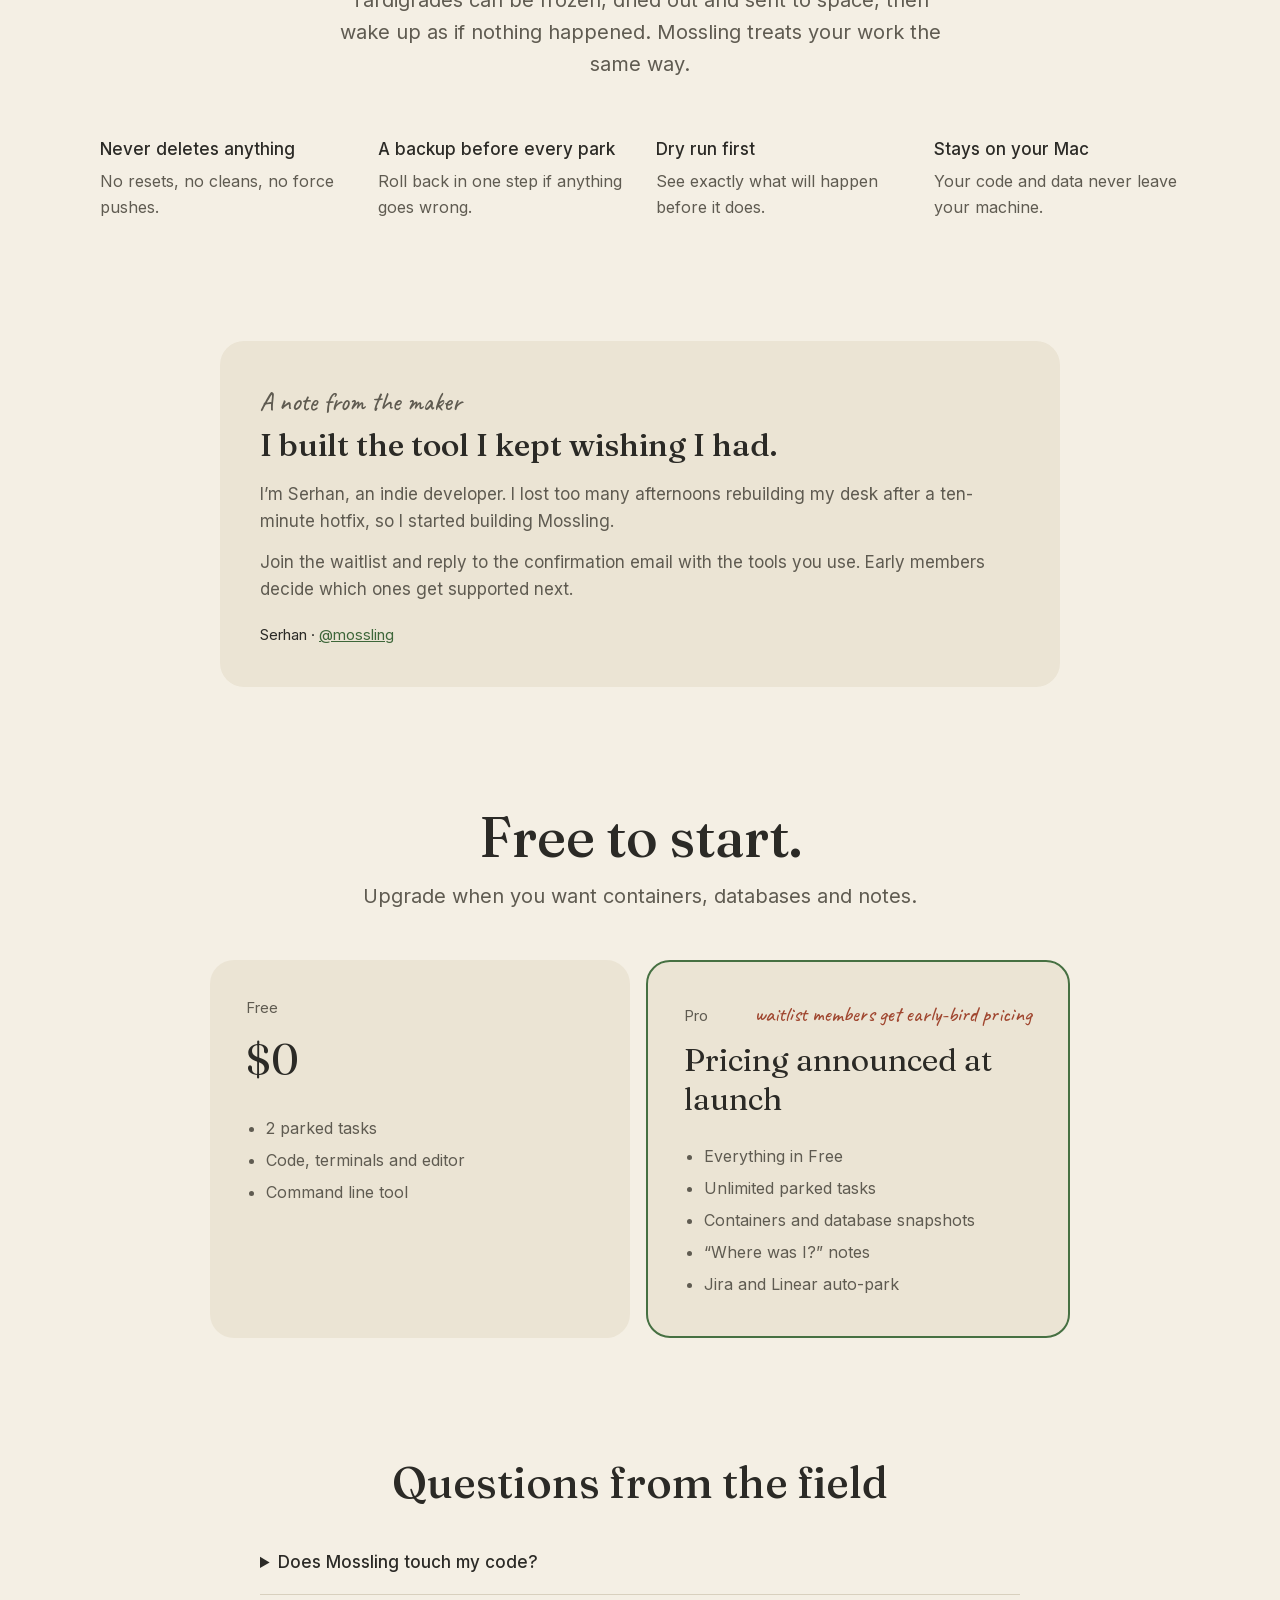
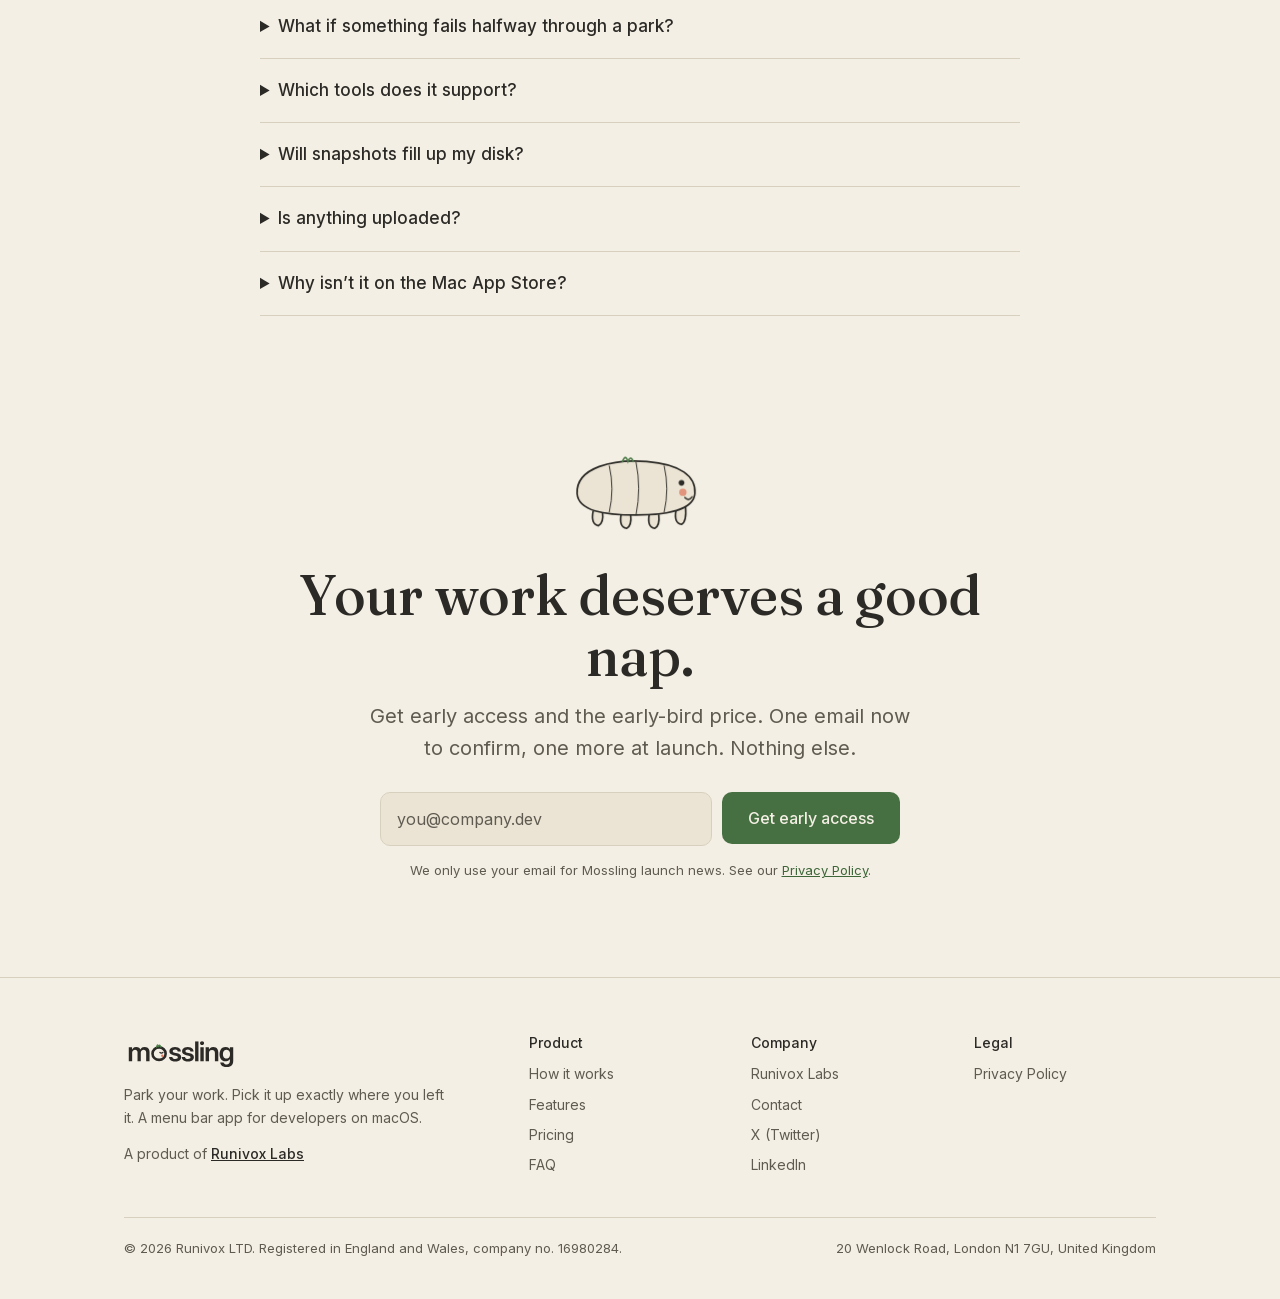
==== commit 1d044421: "Deploy landing from MosslingApp/mossling@2961796" ====
--- a/index.html
+++ b/index.html
@@ -24,12 +24,12 @@
   <link rel="preload" href="/fonts/fraunces-variable.woff2" as="font" type="font/woff2" crossorigin>
   <link rel="preload" href="/fonts/inter-400.woff2" as="font" type="font/woff2" crossorigin>
   <link rel="preload" href="/fonts/inter-500.woff2" as="font" type="font/woff2" crossorigin>
-  <style>@font-face{font-family: "Fraunces";font-weight: 400 500;font-display: swap;src: url("/fonts/fraunces-variable.woff2") format("woff2");}@font-face{font-family: "Inter";font-weight: 400;font-display: swap;src: url("/fonts/inter-400.woff2") format("woff2");}@font-face{font-family: "Inter";font-weight: 500;font-display: swap;src: url("/fonts/inter-500.woff2") format("woff2");}@font-face{font-family: "JetBrains Mono";font-weight: 400;font-display: swap;src: url("/fonts/jetbrains-mono-400.woff2") format("woff2");}@font-face{font-family: "Caveat";font-weight: 500;font-display: swap;src: url("/fonts/caveat-500.woff2") format("woff2");}:root{--bg: #F4EFE4;--card: #EBE4D4;--ink: #2B2A26;--muted: #5F5B51;--moss: #467042;--on-moss: #F4EFE4;--moss-soft: #DCE6D3;--moss-text: #3D6639;--coral: #E07A5F;--coral-text: #A04730;--line: #D8D0BE;--desk: #E6DFCF;--menubar: #EFE9DC;--menu-active: #D8D0BE;--pop: #FBF8F2;--danger: #A3302A;--nav-bg: #2B2A26;--nav-ink: #F4EFE4;--nav-muted: #CFC8B8;--nav-moss: #8AB67F;--nav-on-moss: #1C1B18;--term-bg: #1E1D1A;--term-bar: #2A2925;--term-text: #E9E3D5;--term-muted: #8F8A7E;--term-red: #E88A73;--term-green: #A9C79E;--serif: "Fraunces",Georgia,serif;--sans: "Inter",system-ui,sans-serif;--mono: "JetBrains Mono",ui-monospace,monospace;--hand: "Caveat",cursive;--system: -apple-system,system-ui,sans-serif;color-scheme: light;}html{scroll-behavior: smooth;-webkit-text-size-adjust: 100%;}@media (prefers-reduced-motion: reduce){html{scroll-behavior: auto;}}body{margin: 0;background: var(--bg);color: var(--ink);font: 400 17px/1.6 var(--sans);-webkit-font-smoothing: antialiased;}img{max-width: 100%;height: auto;display: block;}a{color: var(--moss);}a:hover{color: var(--ink);}:focus-visible{outline: 2px solid var(--moss);outline-offset: 3px;border-radius: 4px;}h1,h2,h3,p,figure{margin: 0;}.visually-hidden{position: absolute;width: 1px;height: 1px;overflow: hidden;clip: rect(0 0 0 0);clip-path: inset(50%);white-space: nowrap;}.skip-link{position: absolute;left: 16px;top: -60px;z-index: 20;background: var(--moss);color: var(--on-moss);padding: 8px 12px;border-radius: 8px;}.skip-link:focus{top: 16px;}body[data-waitlist="closed"] [data-when="open"],body[data-waitlist="open"] [data-when="closed"]{display: none !important;}.section{padding: 0 24px 120px;}.wrap{max-width: 1080px;margin: 0 auto;}.h2{font: 500 clamp(36px,6vw,56px)/1.08 var(--serif);}.lede{font-size: clamp(18px,2.2vw,20px);color: var(--muted);}.hand{font-family: var(--hand);font-weight: 500;color: var(--coral-text);}.eyebrow{font-size: 26px;}.center{text-align: center;}.label{font-size: 14px;color: var(--muted);}.mono{font-family: var(--mono);}.nav{position: sticky;top: 0;z-index: 10;padding: 14px 16px 0;}.nav-bar{display: grid;grid-template-columns: 1fr auto 1fr;align-items: center;gap: 16px;box-sizing: border-box;max-width: 1120px;min-height: 62px;margin: 0 auto;padding: 8px 8px 8px 12px;background: var(--nav-bg);border: 1px solid var(--nav-bg);border-radius: 16px;box-shadow: 0 16px 40px rgba(28,27,24,0.22);}.nav-logo{justify-self: start;display: flex;align-items: center;padding: 0 6px;}.nav-logo img{width: 102px;}.nav-links{display: flex;align-items: center;gap: 2px;font-size: 14px;}.nav-links a{color: var(--nav-muted);text-decoration: none;padding: 9px 14px;border-radius: 8px;transition: background 0.15s,color 0.15s;}.nav-links a:hover{background: rgba(244,239,228,0.1);color: var(--nav-ink);}.nav-end{justify-self: end;display: flex;align-items: center;gap: 16px;}.nav-chip{display: inline-flex;align-items: center;gap: 8px;font-size: 13px;color: var(--nav-muted);white-space: nowrap;padding-right: 8px;}.nav-dot{width: 8px;height: 8px;border-radius: 50%;background: var(--nav-moss);}.nav-cta{box-sizing: border-box;display: inline-flex;align-items: center;gap: 8px;min-height: 44px;padding: 0 20px;background: var(--nav-moss);color: var(--nav-on-moss);border-radius: 10px;font-weight: 500;font-size: 14px;text-decoration: none;white-space: nowrap;transition: transform 0.15s;}.nav-cta svg{transition: transform 0.15s;}.nav-cta:hover{transform: translateY(-1px);color: var(--nav-on-moss);}.nav-cta:hover svg{transform: translateX(3px);}.nav :focus-visible{outline-color: var(--nav-moss);}@media (prefers-reduced-motion: no-preference){.nav-dot.pulse{animation: pulse 2s ease-out infinite;}@keyframes pulse{0%{box-shadow: 0 0 0 0 rgba(138,182,127,0.7);}100%{box-shadow: 0 0 0 9px rgba(138,182,127,0);}}}@media (max-width: 860px){.nav-links,.nav-chip{display: none !important;}}.hero{text-align: center;padding: 88px 24px 40px;}.eyebrow-pill{font-size: 15px;color: var(--muted);margin-bottom: 14px;}.eyebrow-pill span{display: inline-block;padding: 5px 12px;border-radius: 8px;border: 1px solid var(--line);}.hero h1{font: 500 clamp(52px,9vw,84px)/1.02 var(--serif);letter-spacing: -0.02em;max-width: 900px;margin: 0 auto;}.hero-sub{font: 400 clamp(28px,4.5vw,42px)/1.15 var(--serif);color: var(--muted);max-width: 900px;margin: 8px auto 24px;}.hero .lede{max-width: 640px;margin: 0 auto 32px;}.waitlist{max-width: 520px;margin: 0 auto;}.waitlist-row{display: flex;flex-wrap: wrap;gap: 10px;text-align: left;}.waitlist input[type="email"]{flex: 1 1 260px;min-width: 0;height: 52px;padding: 0 16px;border-radius: 10px;border: 1px solid var(--line);background: var(--card);color: var(--ink);font: 400 16px var(--sans);}.waitlist input::placeholder{color: var(--muted);}.waitlist input[aria-invalid="true"]{border-color: var(--danger);}.btn-primary{flex: 0 0 auto;height: 52px;padding: 0 26px;border: none;border-radius: 10px;background: var(--moss);color: var(--on-moss);font: 500 16px var(--sans);cursor: pointer;}.btn-primary:disabled{opacity: 0.6;cursor: progress;}.waitlist-soon{display: flex;align-items: center;justify-content: center;height: 52px;border-radius: 10px;border: 1px dashed var(--line);background: var(--card);color: var(--muted);font-weight: 500;}.form-error{color: var(--danger);font-size: 14px;margin: 8px 0 0;padding-left: 4px;text-align: left;}.form-success{padding: 14px 18px;border-radius: 10px;background: var(--moss-soft);color: var(--moss-text);font-weight: 500;}.form-success[hidden]{display: none;}.hero-note{font-size: 14px;color: var(--muted);margin-top: 14px;}.form-note{font-size: 13px;color: var(--muted);margin-top: 14px;}.form-note a{color: var(--moss-text);}.showcase{padding: 120px 24px;}.showcase-inner{position: relative;max-width: 1080px;margin: 0 auto;}.desk{border-radius: 16px;overflow: hidden;border: 1px solid var(--line);background: var(--desk);box-shadow: 0 40px 80px rgba(43,42,38,0.18);}.menubar{display: flex;justify-content: space-between;align-items: center;gap: 12px;padding: 6px 18px;background: var(--menubar);font: 13px var(--system);white-space: nowrap;overflow: hidden;}.menubar-left{display: flex;gap: 18px;overflow: hidden;}.menubar-left b{font-weight: 600;}.menubar-right{display: flex;gap: 16px;align-items: center;flex-shrink: 0;}.menubar-icon{display: flex;align-items: center;gap: 4px;background: var(--menu-active);border-radius: 5px;padding: 2px 8px;font-size: 12px;}.desk-body{display: flex;flex-wrap: wrap;gap: 28px;padding: 36px 36px 44px;align-items: flex-start;}.terminal{flex: 1 1 380px;min-width: 0;border-radius: 12px;overflow: hidden;background: var(--term-bg);box-shadow: 0 20px 40px rgba(0,0,0,0.25);text-align: left;}.terminal-bar{display: flex;gap: 7px;padding: 12px 14px;background: var(--term-bar);}.terminal-bar i{width: 11px;height: 11px;border-radius: 50%;background: #E0645A;}.terminal-bar i:nth-child(2){background: #E2B33F;}.terminal-bar i:nth-child(3){background: #5DB55A;}.terminal pre{margin: 0;padding: 18px 20px 26px;font: 13px/1.9 var(--mono);color: var(--term-text);overflow-x: auto;white-space: pre;}.t-muted{color: var(--term-muted);}.t-red{color: var(--term-red);}.t-green{color: var(--term-green);}.t-cursor{background: var(--term-text);color: var(--term-bg);}.popover{flex: 0 1 340px;min-width: 0;background: var(--pop);border: 1px solid var(--line);border-radius: 14px;box-shadow: 0 24px 48px rgba(43,42,38,0.22);font: 13px/1.6 var(--system);overflow: hidden;text-align: left;}.popover-head{display: flex;justify-content: space-between;align-items: center;padding: 14px 16px 10px;}.popover-head b{font-weight: 600;font-size: 14px;}.badge{font-size: 11px;padding: 2px 8px;border-radius: 999px;background: var(--moss-soft);color: var(--moss-text);}.popover-section{padding: 0 16px 14px;}.popover-label{font-size: 11px;color: var(--muted);margin-bottom: 6px;}.task-card{background: var(--card);border-radius: 10px;padding: 12px;}.task-card b{display: block;font-weight: 600;}.task-meta{color: var(--muted);font-size: 12px;margin: 2px 0 8px;}.chips{display: flex;flex-wrap: wrap;gap: 5px;font-size: 11px;}.chips span{padding: 2px 7px;border-radius: 6px;border: 1px solid var(--line);}.park-btn{margin-top: 10px;padding: 10px 12px;border-radius: 10px;background: var(--moss);color: var(--on-moss);font-weight: 600;display: flex;justify-content: space-between;}.popover-shelf{border-top: 1px solid var(--line);padding: 12px 16px;}.shelf-row{display: flex;justify-content: space-between;padding: 7px 0;}.shelf-row span:last-child,.popover-foot{color: var(--muted);}.popover-foot{border-top: 1px solid var(--line);padding: 10px 16px;font-size: 12px;display: flex;justify-content: space-between;}.showcase-caption{font-size: 24px;text-align: center;margin-top: 22px;}.problem{padding: 24px 24px 120px;}.problem .h2{max-width: 820px;margin: 0 auto 18px;letter-spacing: -0.01em;}.problem .lede{max-width: 640px;margin: 0 auto 56px;}.compare{display: flex;flex-wrap: wrap;gap: 16px;}.compare > div{flex: 1 1 380px;min-width: 0;border-radius: 24px;padding: 32px;}.compare-before{border: 1px dashed var(--line);}.compare .label{margin-bottom: 14px;}.compare ol{margin: 0;padding-left: 22px;color: var(--muted);line-height: 2.1;font-size: 16px;}.compare ol .mono{font-size: 14px;}.compare-after{background: var(--card);display: flex;flex-direction: column;justify-content: space-between;gap: 24px;}.big-line{font: 400 clamp(30px,4vw,40px)/1.15 var(--serif);}.big-line + .big-line{margin-top: 10px;}.big-line kbd{font: 400 0.75em var(--mono);padding: 2px 10px;border-radius: 8px;border: 1px solid var(--line);background: var(--bg);}.compare-after .hand{font-size: 24px;}.tour .h2{margin: 4px 0 28px;}.tabs{display: inline-flex;flex-wrap: wrap;justify-content: center;gap: 4px;padding: 4px;border-radius: 12px;background: var(--card);border: 1px solid var(--line);margin-bottom: 32px;}.tabs[hidden]{display: none;}.tabs button{border: none;cursor: pointer;min-height: 44px;padding: 0 24px;border-radius: 9px;font: 500 15px var(--sans);background: transparent;color: var(--ink);}.tabs button[aria-selected="true"]{background: var(--moss);color: var(--on-moss);}.stage{background: var(--desk);border: 1px solid var(--line);border-radius: 24px;padding: 56px 24px;min-height: 420px;display: flex;flex-direction: column;justify-content: center;gap: 56px;}.step{display: flex;flex-direction: column;align-items: center;gap: 28px;}.step[hidden]{display: none;}.step-row{display: flex;flex-wrap: wrap;gap: 40px;align-items: center;justify-content: center;width: 100%;}.step-card{box-sizing: border-box;width: 100%;max-width: 478px;background: var(--pop);border: 1px solid var(--line);border-radius: 18px;box-shadow: 0 24px 48px rgba(43,42,38,0.2);padding: 26px 28px;text-align: left;font: 14px/1.6 var(--system);}.step-card-title{font-weight: 600;font-size: 16px;margin-bottom: 4px;}.step-card-sub{color: var(--muted);font-size: 13px;margin-bottom: 16px;}.check-row{display: flex;justify-content: space-between;gap: 12px;padding: 8px 0;border-top: 1px solid var(--line);}.ok{color: var(--moss-text);}.step-terminal{flex: 0 1 520px;width: 100%;max-width: 520px;}.step-terminal pre{padding: 18px 20px 24px;}.resume-card{padding: 22px 24px;}.resume-head{display: flex;justify-content: space-between;align-items: center;gap: 12px;margin-bottom: 12px;}.resume-head span{color: var(--muted);font-size: 12px;}.note-box{background: var(--card);border-radius: 10px;padding: 12px 14px;margin-bottom: 14px;}.note-box .hand{font-size: 20px;}.note-box p{font-size: 13px;line-height: 1.55;}.resume-btn{padding: 11px;border-radius: 10px;background: var(--moss);color: var(--on-moss);font-size: 14px;font-weight: 600;text-align: center;}.step-figure{flex: 0 0 200px;text-align: center;}.step-figure.narrow{flex-basis: 206px;}.step-figure.shelf{flex-basis: 216px;}.step-figure figcaption{font-size: 22px;line-height: 1.2;}.step-text{max-width: 560px;}.step-text h3{font-weight: 500;font-size: 20px;margin-bottom: 6px;}.step-text p{font-size: 18px;color: var(--muted);}.uses .h2,.features .h2{max-width: 760px;margin: 0 auto 48px;}.cols{display: flex;flex-wrap: wrap;gap: 32px;text-align: left;}.cols > div{flex: 1 1 220px;min-width: 0;}.cols-ruled > div{border-top: 2px solid var(--ink);padding-top: 16px;}.cols h3{font-weight: 500;font-size: 17px;margin-bottom: 6px;}.cols p{color: var(--muted);font-size: 16px;}.safety .cols > div{flex-basis: 200px;}.safety .h2{max-width: 820px;margin: 4px auto 16px;}.safety .lede{max-width: 620px;margin: 0 auto 56px;}.tiles{display: flex;flex-wrap: wrap;gap: 16px;}.tile{flex: 1 1 280px;min-width: 0;background: var(--card);border-radius: 24px;padding: 32px;}.tile-wide{flex: 2 1 420px;}.tile-head{display: flex;gap: 8px;align-items: center;}.pro{font-size: 11px;padding: 2px 8px;border-radius: 6px;background: var(--moss);color: var(--on-moss);}.tile h3{font: 400 30px/1.2 var(--serif);margin: 6px 0 12px;}.tile h3.spaced{margin-bottom: 18px;}.tile p{color: var(--muted);font-size: 16px;}.code-box{margin: 0;font: 13px/1.9 var(--mono);background: var(--bg);border-radius: 12px;padding: 14px 16px;overflow-x: auto;}.tab-chips{display: flex;flex-wrap: wrap;gap: 6px;font: 12px var(--mono);}.tab-chips span{padding: 6px 10px;border-radius: 8px;background: var(--term-bg);color: var(--term-text);}.tile-dark{background: var(--term-bg);color: var(--term-text);}.tile-dark .label{color: #A39E90;}.tile-dark pre{margin: 0;font: 13px/1.9 var(--mono);overflow-x: auto;}.maker-card{box-sizing: border-box;max-width: 840px;margin: 0 auto;background: var(--card);border-radius: 24px;padding: 40px;}.maker-card .eyebrow{margin-bottom: 4px;}.maker-card h2{font: 500 32px/1.2 var(--serif);margin-bottom: 16px;}.maker-card p{color: var(--muted);margin-bottom: 14px;}.maker-card p.maker-after{margin-bottom: 20px;}.maker-card .maker-sign{color: var(--ink);font-size: 15px;margin: 0;}.maker-sign a{color: var(--moss-text);}.pricing .wrap{max-width: 860px;}.pricing .h2{margin-bottom: 12px;}.pricing .lede{max-width: 560px;margin: 0 auto 48px;}.plans{display: flex;flex-wrap: wrap;gap: 16px;}.plan{flex: 1 1 320px;min-width: 0;background: var(--card);border-radius: 24px;padding: 36px;}.plan-pro{border: 2px solid var(--moss);}.plan-head{display: flex;flex-wrap: wrap;justify-content: space-between;align-items: baseline;gap: 8px;}.plan-name{font-size: 15px;color: var(--muted);}.plan-head .hand{font-size: 21px;}.price{font: 400 44px/1.6 var(--serif);margin: 4px 0 18px;}.price-tba{font-size: 32px;line-height: 1.2;margin: 10px 0 22px;}.plan ul{margin: 0;padding-left: 20px;color: var(--muted);font-size: 16px;line-height: 2;}.faq .wrap{max-width: 760px;}.faq h2{font: 500 clamp(34px,5vw,44px)/1.1 var(--serif);margin-bottom: 24px;text-align: center;}.faq details{border-bottom: 1px solid var(--line);padding: 18px 0;}.faq summary{font-weight: 500;cursor: pointer;}.faq details p{color: var(--muted);margin-top: 10px;}.cta{text-align: center;padding: 0 24px 96px;}.cta .h2{max-width: 760px;margin: 16px auto 14px;}.cta .lede{max-width: 560px;margin: 0 auto 28px;}.footer{border-top: 1px solid var(--line);}.footer-grid{box-sizing: border-box;max-width: 1080px;margin: 0 auto;padding: 56px 24px 0;display: flex;flex-wrap: wrap;gap: 40px;font-size: 14px;}.footer-brand{flex: 2 1 280px;min-width: 0;}.footer-brand img{width: 114px;margin-bottom: 14px;}.footer-brand p{color: var(--muted);margin-bottom: 14px;max-width: 320px;}.footer-brand p:last-child{margin-bottom: 0;}.footer-brand a{color: var(--ink);font-weight: 500;}.footer-col{flex: 1 1 140px;min-width: 0;}.footer-head{font: 500 14px var(--sans);margin-bottom: 12px;}.footer-links{display: flex;flex-direction: column;gap: 8px;}.footer-links a{color: var(--muted);text-decoration: none;}.footer-links a:hover{color: var(--ink);}.footer-bottom{box-sizing: border-box;max-width: 1080px;margin: 0 auto;padding: 40px 24px;}.footer-bottom div{border-top: 1px solid var(--line);padding-top: 20px;display: flex;flex-wrap: wrap;justify-content: space-between;gap: 12px;font-size: 13px;color: var(--muted);}.mascot{display: block;width: 100%;height: auto;overflow: visible;pointer-events: none;user-select: none;}.mascot-hero{position: absolute;z-index: 2;right: 8%;top: -101px;width: 182px;}.mascot-cta{width: 174px;margin: 0 auto;}.mascot .m-body,.mascot .m-sprig,.mascot .m-eye-open,.mascot .m-eye-closed,.mascot .m-arm,.mascot .m-blanket,.mascot .m-zz{transform-box: fill-box;}.mascot .m-body,.mascot .m-sprig,.mascot .m-eye-open,.mascot .m-blanket{transform-origin: 50% 100%;}.mascot .m-arm{transform-origin: 15% 100%;}.mascot-wakes .m-eye-closed,.mascot-wakes .m-zz{opacity: 0;}@media (prefers-reduced-motion: no-preference){@keyframes m-breathe{50%{transform: scale(1.015,1.05);}}@keyframes m-zz{0%{opacity: 0;transform: translate(0,6px);}30%{opacity: 1;}100%{opacity: 0;transform: translate(10px,-16px);}}@keyframes m-fade-out{to{opacity: 0;}}@keyframes m-eye-open{from{opacity: 0;transform: scale(0.4);}to{opacity: 1;transform: scale(1);}}@keyframes m-stretch{0%{transform: scale(1);}35%{transform: scale(1.06,0.94);}70%{transform: scale(0.98,1.04);}100%{transform: scale(1);}}@keyframes m-sprig-shake{35%{transform: rotate(-14deg);}70%{transform: rotate(10deg);}100%{transform: rotate(0);}}@keyframes m-wave{50%{transform: rotate(-12deg);}}@keyframes m-tuck{from{opacity: 0;transform: translateY(18px);}to{opacity: 1;transform: none;}}.mascot-sleep .m-body{animation: m-breathe 3.6s ease-in-out infinite;}.mascot-sleep .m-zz{animation: m-zz 3.6s ease-in-out infinite;}.mascot-tuck .m-blanket{animation: m-tuck 0.5s ease-out both;}.mascot-tuck .m-body{animation: m-breathe 3.6s ease-in-out 0.5s infinite;}.mascot-wake-wave .m-eye-closed,.mascot-wake-wave .m-zz{opacity: 1;animation: m-fade-out 0.25s 0.6s both;}.mascot-wake-wave .m-eye-open{animation: m-eye-open 0.25s 0.6s both;}.mascot-wake-wave .m-body{animation: m-stretch 0.7s ease-in-out 0.6s;}.mascot-wake-wave .m-sprig{animation: m-sprig-shake 0.6s ease-in-out 0.6s;}.mascot-wake-wave .m-arm{animation: m-wave 1.6s ease-in-out 1.3s infinite;}.js .mascot-wake-on-view:not(.is-awake) .m-eye-closed{opacity: 1;}.js .mascot-wake-on-view:not(.is-awake) .m-eye-open{opacity: 0;}.js .mascot-wake-on-view:not(.is-awake) .m-body{animation: m-breathe 3.6s ease-in-out infinite;}.js .mascot-wake-on-view:not(.is-awake) .m-zz{animation: m-zz 3.6s ease-in-out infinite;}.mascot-wake-on-view.is-awake .m-eye-closed{opacity: 1;animation: m-fade-out 0.25s both;}.mascot-wake-on-view.is-awake .m-eye-open{animation: m-eye-open 0.25s both;}.mascot-wake-on-view.is-awake .m-body{animation: m-stretch 0.7s ease-in-out;}.mascot-wake-on-view.is-awake .m-sprig{animation: m-sprig-shake 0.6s ease-in-out;}.mascot.m-paused *{animation-play-state: paused !important;}}@media (max-width: 860px){.nav-bar{grid-template-columns: 1fr auto;}.mascot-hero{width: 130px;top: -69px;right: 16px;}.desk-body{padding: 20px;}}@media (max-width: 520px){.showcase{padding-top: 96px;}.menubar-left span:not(:first-child){display: none;}.step-figure,.step-figure.narrow{flex-basis: 160px;}.stage{padding: 40px 16px;}.maker-card{padding: 28px;}.plan{padding: 28px;}}</style>
+  <style>@font-face{font-family: "Fraunces";font-weight: 400 500;font-display: swap;src: url("/fonts/fraunces-variable.woff2") format("woff2");}@font-face{font-family: "Inter";font-weight: 400;font-display: swap;src: url("/fonts/inter-400.woff2") format("woff2");}@font-face{font-family: "Inter";font-weight: 500;font-display: swap;src: url("/fonts/inter-500.woff2") format("woff2");}@font-face{font-family: "JetBrains Mono";font-weight: 400;font-display: swap;src: url("/fonts/jetbrains-mono-400.woff2") format("woff2");}@font-face{font-family: "Caveat";font-weight: 500;font-display: swap;src: url("/fonts/caveat-500.woff2") format("woff2");}@font-face{font-family: "Inter Fallback";src: local("Arial");size-adjust: 107.12%;ascent-override: 90.44%;descent-override: 22.52%;line-gap-override: 0%;}@font-face{font-family: "Fraunces Fallback";src: local("Georgia");size-adjust: 104.3%;ascent-override: 93.77%;descent-override: 24.45%;line-gap-override: 0%;}:root{--bg: #F4EFE4;--card: #EBE4D4;--ink: #2B2A26;--muted: #5F5B51;--moss: #467042;--on-moss: #F4EFE4;--moss-soft: #DCE6D3;--moss-text: #3D6639;--coral: #E07A5F;--coral-text: #A04730;--line: #D8D0BE;--desk: #E6DFCF;--menubar: #EFE9DC;--menu-active: #D8D0BE;--pop: #FBF8F2;--danger: #A3302A;--nav-bg: #2B2A26;--nav-ink: #F4EFE4;--nav-muted: #CFC8B8;--nav-moss: #8AB67F;--nav-on-moss: #1C1B18;--term-bg: #1E1D1A;--term-bar: #2A2925;--term-text: #E9E3D5;--term-muted: #8F8A7E;--term-red: #E88A73;--term-green: #A9C79E;--serif: "Fraunces","Fraunces Fallback",Georgia,serif;--sans: "Inter","Inter Fallback",system-ui,sans-serif;--mono: "JetBrains Mono",ui-monospace,monospace;--hand: "Caveat",cursive;--system: -apple-system,system-ui,sans-serif;color-scheme: light;}html{scroll-behavior: smooth;-webkit-text-size-adjust: 100%;}@media (prefers-reduced-motion: reduce){html{scroll-behavior: auto;}}body{margin: 0;background: var(--bg);color: var(--ink);font: 400 17px/1.6 var(--sans);-webkit-font-smoothing: antialiased;}img{max-width: 100%;height: auto;display: block;}a{color: var(--moss);}a:hover{color: var(--ink);}:focus-visible{outline: 2px solid var(--moss);outline-offset: 3px;border-radius: 4px;}h1,h2,h3,p,figure{margin: 0;}.visually-hidden{position: absolute;width: 1px;height: 1px;overflow: hidden;clip: rect(0 0 0 0);clip-path: inset(50%);white-space: nowrap;}.skip-link{position: absolute;left: 16px;top: -60px;z-index: 20;background: var(--moss);color: var(--on-moss);padding: 8px 12px;border-radius: 8px;}.skip-link:focus{top: 16px;}body[data-waitlist="closed"] [data-when="open"],body[data-waitlist="open"] [data-when="closed"]{display: none !important;}.section{padding: 0 24px 120px;}.wrap{max-width: 1080px;margin: 0 auto;}.h2{font: 500 clamp(36px,6vw,56px)/1.08 var(--serif);}.lede{font-size: clamp(18px,2.2vw,20px);color: var(--muted);}.hand{font-family: var(--hand);font-weight: 500;color: var(--coral-text);}.eyebrow{font-size: 26px;}.center{text-align: center;}.label{font-size: 14px;color: var(--muted);}.mono{font-family: var(--mono);}.nav{position: sticky;top: 0;z-index: 10;padding: 14px 16px 0;}.nav-bar{display: grid;grid-template-columns: 1fr auto 1fr;align-items: center;gap: 16px;box-sizing: border-box;max-width: 1120px;min-height: 62px;margin: 0 auto;padding: 8px 8px 8px 12px;background: var(--nav-bg);border: 1px solid var(--nav-bg);border-radius: 16px;box-shadow: 0 16px 40px rgba(28,27,24,0.22);}.nav-logo{justify-self: start;display: flex;align-items: center;padding: 0 6px;}.nav-logo img{width: 102px;}.nav-links{display: flex;align-items: center;gap: 2px;font-size: 14px;}.nav-links a{color: var(--nav-muted);text-decoration: none;padding: 9px 14px;border-radius: 8px;transition: background 0.15s,color 0.15s;}.nav-links a:hover{background: rgba(244,239,228,0.1);color: var(--nav-ink);}.nav-end{justify-self: end;display: flex;align-items: center;gap: 16px;}.nav-chip{display: inline-flex;align-items: center;gap: 8px;font-size: 13px;color: var(--nav-muted);white-space: nowrap;padding-right: 8px;}.nav-dot{width: 8px;height: 8px;border-radius: 50%;background: var(--nav-moss);}.nav-cta{box-sizing: border-box;display: inline-flex;align-items: center;gap: 8px;min-height: 44px;padding: 0 20px;background: var(--nav-moss);color: var(--nav-on-moss);border-radius: 10px;font-weight: 500;font-size: 14px;text-decoration: none;white-space: nowrap;transition: transform 0.15s;}.nav-cta svg{transition: transform 0.15s;}.nav-cta:hover{transform: translateY(-1px);color: var(--nav-on-moss);}.nav-cta:hover svg{transform: translateX(3px);}.nav :focus-visible{outline-color: var(--nav-moss);}@media (prefers-reduced-motion: no-preference){.nav-dot.pulse{animation: pulse 2s ease-out infinite;}@keyframes pulse{0%{box-shadow: 0 0 0 0 rgba(138,182,127,0.7);}100%{box-shadow: 0 0 0 9px rgba(138,182,127,0);}}}@media (max-width: 860px){.nav-links,.nav-chip{display: none !important;}}.hero{text-align: center;padding: 88px 24px 40px;}.eyebrow-pill{font-size: 15px;color: var(--muted);margin-bottom: 14px;}.eyebrow-pill span{display: inline-block;padding: 5px 12px;border-radius: 8px;border: 1px solid var(--line);}.hero h1{font: 500 clamp(52px,9vw,84px)/1.02 var(--serif);letter-spacing: -0.02em;max-width: 900px;margin: 0 auto;}.hero-sub{font: 400 clamp(28px,4.5vw,42px)/1.15 var(--serif);color: var(--muted);max-width: 900px;margin: 8px auto 24px;}.hero .lede{max-width: 640px;margin: 0 auto 32px;}.waitlist{max-width: 520px;margin: 0 auto;}.waitlist-row{display: flex;flex-wrap: wrap;gap: 10px;text-align: left;}.waitlist input[type="email"]{flex: 1 1 260px;min-width: 0;height: 52px;padding: 0 16px;border-radius: 10px;border: 1px solid var(--line);background: var(--card);color: var(--ink);font: 400 16px var(--sans);}.waitlist input::placeholder{color: var(--muted);}.waitlist input[aria-invalid="true"]{border-color: var(--danger);}.btn-primary{flex: 0 0 auto;height: 52px;padding: 0 26px;border: none;border-radius: 10px;background: var(--moss);color: var(--on-moss);font: 500 16px var(--sans);cursor: pointer;}.btn-primary:disabled{opacity: 0.6;cursor: progress;}.waitlist-soon{display: flex;align-items: center;justify-content: center;height: 52px;border-radius: 10px;border: 1px dashed var(--line);background: var(--card);color: var(--muted);font-weight: 500;}.form-error{color: var(--danger);font-size: 14px;margin: 8px 0 0;padding-left: 4px;text-align: left;}.form-success{padding: 14px 18px;border-radius: 10px;background: var(--moss-soft);color: var(--moss-text);font-weight: 500;}.form-success[hidden]{display: none;}.hero-note{font-size: 14px;color: var(--muted);margin-top: 14px;}.form-note{font-size: 13px;color: var(--muted);margin-top: 14px;}.form-note a{color: var(--moss-text);}.showcase{padding: 120px 24px;}.showcase-inner{position: relative;max-width: 1080px;margin: 0 auto;}.desk{border-radius: 16px;overflow: hidden;border: 1px solid var(--line);background: var(--desk);box-shadow: 0 40px 80px rgba(43,42,38,0.18);}.menubar{display: flex;justify-content: space-between;align-items: center;gap: 12px;padding: 6px 18px;background: var(--menubar);font: 13px var(--system);white-space: nowrap;overflow: hidden;}.menubar-left{display: flex;gap: 18px;overflow: hidden;}.menubar-left b{font-weight: 600;}.menubar-right{display: flex;gap: 16px;align-items: center;flex-shrink: 0;}.menubar-icon{display: flex;align-items: center;gap: 4px;background: var(--menu-active);border-radius: 5px;padding: 2px 8px;font-size: 12px;}.desk-body{display: flex;flex-wrap: wrap;gap: 28px;padding: 36px 36px 44px;align-items: flex-start;}.terminal{flex: 1 1 380px;min-width: 0;border-radius: 12px;overflow: hidden;background: var(--term-bg);box-shadow: 0 20px 40px rgba(0,0,0,0.25);text-align: left;}.terminal-bar{display: flex;gap: 7px;padding: 12px 14px;background: var(--term-bar);}.terminal-bar i{width: 11px;height: 11px;border-radius: 50%;background: #E0645A;}.terminal-bar i:nth-child(2){background: #E2B33F;}.terminal-bar i:nth-child(3){background: #5DB55A;}.terminal pre{margin: 0;padding: 18px 20px 26px;font: 13px/1.9 var(--mono);color: var(--term-text);overflow-x: auto;white-space: pre;}.t-muted{color: var(--term-muted);}.t-red{color: var(--term-red);}.t-green{color: var(--term-green);}.t-cursor{background: var(--term-text);color: var(--term-bg);}.popover{flex: 0 1 340px;min-width: 0;background: var(--pop);border: 1px solid var(--line);border-radius: 14px;box-shadow: 0 24px 48px rgba(43,42,38,0.22);font: 13px/1.6 var(--system);overflow: hidden;text-align: left;}.popover-head{display: flex;justify-content: space-between;align-items: center;padding: 14px 16px 10px;}.popover-head b{font-weight: 600;font-size: 14px;}.badge{font-size: 11px;padding: 2px 8px;border-radius: 999px;background: var(--moss-soft);color: var(--moss-text);}.popover-section{padding: 0 16px 14px;}.popover-label{font-size: 11px;color: var(--muted);margin-bottom: 6px;}.task-card{background: var(--card);border-radius: 10px;padding: 12px;}.task-card b{display: block;font-weight: 600;}.task-meta{color: var(--muted);font-size: 12px;margin: 2px 0 8px;}.chips{display: flex;flex-wrap: wrap;gap: 5px;font-size: 11px;}.chips span{padding: 2px 7px;border-radius: 6px;border: 1px solid var(--line);}.park-btn{margin-top: 10px;padding: 10px 12px;border-radius: 10px;background: var(--moss);color: var(--on-moss);font-weight: 600;display: flex;justify-content: space-between;}.popover-shelf{border-top: 1px solid var(--line);padding: 12px 16px;}.shelf-row{display: flex;justify-content: space-between;padding: 7px 0;}.shelf-row span:last-child,.popover-foot{color: var(--muted);}.popover-foot{border-top: 1px solid var(--line);padding: 10px 16px;font-size: 12px;display: flex;justify-content: space-between;}.showcase-caption{font-size: 24px;text-align: center;margin-top: 22px;}.problem{padding: 24px 24px 120px;}.problem .h2{max-width: 820px;margin: 0 auto 18px;letter-spacing: -0.01em;}.problem .lede{max-width: 640px;margin: 0 auto 56px;}.compare{display: flex;flex-wrap: wrap;gap: 16px;}.compare > div{flex: 1 1 380px;min-width: 0;border-radius: 24px;padding: 32px;}.compare-before{border: 1px dashed var(--line);}.compare .label{margin-bottom: 14px;}.compare ol{margin: 0;padding-left: 22px;color: var(--muted);line-height: 2.1;font-size: 16px;}.compare ol .mono{font-size: 14px;}.compare-after{background: var(--card);display: flex;flex-direction: column;justify-content: space-between;gap: 24px;}.big-line{font: 400 clamp(30px,4vw,40px)/1.15 var(--serif);}.big-line + .big-line{margin-top: 10px;}.big-line kbd{font: 400 0.75em var(--mono);padding: 2px 10px;border-radius: 8px;border: 1px solid var(--line);background: var(--bg);}.compare-after .hand{font-size: 24px;}.tour .h2{margin: 4px 0 28px;}.tabs{display: inline-flex;flex-wrap: wrap;justify-content: center;gap: 4px;padding: 4px;border-radius: 12px;background: var(--card);border: 1px solid var(--line);margin-bottom: 32px;}.tabs[hidden]{display: none;}.tabs button{border: none;cursor: pointer;min-height: 44px;padding: 0 24px;border-radius: 9px;font: 500 15px var(--sans);background: transparent;color: var(--ink);}.tabs button[aria-selected="true"]{background: var(--moss);color: var(--on-moss);}.stage{background: var(--desk);border: 1px solid var(--line);border-radius: 24px;padding: 56px 24px;min-height: 420px;display: flex;flex-direction: column;justify-content: center;gap: 56px;}.step{display: flex;flex-direction: column;align-items: center;gap: 28px;}.step[hidden]{display: none;}.step-row{display: flex;flex-wrap: wrap;gap: 40px;align-items: center;justify-content: center;width: 100%;}.step-card{box-sizing: border-box;width: 100%;max-width: 478px;background: var(--pop);border: 1px solid var(--line);border-radius: 18px;box-shadow: 0 24px 48px rgba(43,42,38,0.2);padding: 26px 28px;text-align: left;font: 14px/1.6 var(--system);}.step-card-title{font-weight: 600;font-size: 16px;margin-bottom: 4px;}.step-card-sub{color: var(--muted);font-size: 13px;margin-bottom: 16px;}.check-row{display: flex;justify-content: space-between;gap: 12px;padding: 8px 0;border-top: 1px solid var(--line);}.ok{color: var(--moss-text);}.step-terminal{flex: 0 1 520px;width: 100%;max-width: 520px;}.step-terminal pre{padding: 18px 20px 24px;}.resume-card{padding: 22px 24px;}.resume-head{display: flex;justify-content: space-between;align-items: center;gap: 12px;margin-bottom: 12px;}.resume-head span{color: var(--muted);font-size: 12px;}.note-box{background: var(--card);border-radius: 10px;padding: 12px 14px;margin-bottom: 14px;}.note-box .hand{font-size: 20px;}.note-box p{font-size: 13px;line-height: 1.55;}.resume-btn{padding: 11px;border-radius: 10px;background: var(--moss);color: var(--on-moss);font-size: 14px;font-weight: 600;text-align: center;}.step-figure{flex: 0 0 200px;text-align: center;}.step-figure.narrow{flex-basis: 206px;}.step-figure.shelf{flex-basis: 216px;}.step-figure figcaption{font-size: 22px;line-height: 1.2;}.step-text{max-width: 560px;}.step-text h3{font-weight: 500;font-size: 20px;margin-bottom: 6px;}.step-text p{font-size: 18px;color: var(--muted);}.uses .h2,.features .h2{max-width: 760px;margin: 0 auto 48px;}.cols{display: flex;flex-wrap: wrap;gap: 32px;text-align: left;}.cols > div{flex: 1 1 220px;min-width: 0;}.cols-ruled > div{border-top: 2px solid var(--ink);padding-top: 16px;}.cols h3{font-weight: 500;font-size: 17px;margin-bottom: 6px;}.cols p{color: var(--muted);font-size: 16px;}.safety .cols > div{flex-basis: 200px;}.safety .h2{max-width: 820px;margin: 4px auto 16px;}.safety .lede{max-width: 620px;margin: 0 auto 56px;}.tiles{display: flex;flex-wrap: wrap;gap: 16px;}.tile{flex: 1 1 280px;min-width: 0;background: var(--card);border-radius: 24px;padding: 32px;}.tile-wide{flex: 2 1 420px;}.tile-head{display: flex;gap: 8px;align-items: center;}.pro{font-size: 11px;padding: 2px 8px;border-radius: 6px;background: var(--moss);color: var(--on-moss);}.tile h3{font: 400 30px/1.2 var(--serif);margin: 6px 0 12px;}.tile h3.spaced{margin-bottom: 18px;}.tile p{color: var(--muted);font-size: 16px;}.code-box{margin: 0;font: 13px/1.9 var(--mono);background: var(--bg);border-radius: 12px;padding: 14px 16px;overflow-x: auto;}.tab-chips{display: flex;flex-wrap: wrap;gap: 6px;font: 12px var(--mono);}.tab-chips span{padding: 6px 10px;border-radius: 8px;background: var(--term-bg);color: var(--term-text);}.tile-dark{background: var(--term-bg);color: var(--term-text);}.tile-dark .label{color: #A39E90;}.tile-dark pre{margin: 0;font: 13px/1.9 var(--mono);overflow-x: auto;}.maker-card{box-sizing: border-box;max-width: 840px;margin: 0 auto;background: var(--card);border-radius: 24px;padding: 40px;}.maker-card .eyebrow{margin-bottom: 4px;}.maker-card h2{font: 500 32px/1.2 var(--serif);margin-bottom: 16px;}.maker-card p{color: var(--muted);margin-bottom: 14px;}.maker-card p.maker-after{margin-bottom: 20px;}.maker-card .maker-sign{color: var(--ink);font-size: 15px;margin: 0;}.maker-sign a{color: var(--moss-text);}.pricing .wrap{max-width: 860px;}.pricing .h2{margin-bottom: 12px;}.pricing .lede{max-width: 560px;margin: 0 auto 48px;}.plans{display: flex;flex-wrap: wrap;gap: 16px;}.plan{flex: 1 1 320px;min-width: 0;background: var(--card);border-radius: 24px;padding: 36px;}.plan-pro{border: 2px solid var(--moss);}.plan-head{display: flex;flex-wrap: wrap;justify-content: space-between;align-items: baseline;gap: 8px;}.plan-name{font-size: 15px;color: var(--muted);}.plan-head .hand{font-size: 21px;}.price{font: 400 44px/1.6 var(--serif);margin: 4px 0 18px;}.price-tba{font-size: 32px;line-height: 1.2;margin: 10px 0 22px;}.plan ul{margin: 0;padding-left: 20px;color: var(--muted);font-size: 16px;line-height: 2;}.faq .wrap{max-width: 760px;}.faq h2{font: 500 clamp(34px,5vw,44px)/1.1 var(--serif);margin-bottom: 24px;text-align: center;}.faq details{border-bottom: 1px solid var(--line);padding: 18px 0;}.faq summary{font-weight: 500;cursor: pointer;}.faq details p{color: var(--muted);margin-top: 10px;}.cta{text-align: center;padding: 0 24px 96px;}.cta .h2{max-width: 760px;margin: 16px auto 14px;}.cta .lede{max-width: 560px;margin: 0 auto 28px;}.footer{border-top: 1px solid var(--line);}.footer-grid{box-sizing: border-box;max-width: 1080px;margin: 0 auto;padding: 56px 24px 0;display: flex;flex-wrap: wrap;gap: 40px;font-size: 14px;}.footer-brand{flex: 2 1 280px;min-width: 0;}.footer-brand img{width: 114px;margin-bottom: 14px;}.footer-brand p{color: var(--muted);margin-bottom: 14px;max-width: 320px;}.footer-brand p:last-child{margin-bottom: 0;}.footer-brand a{color: var(--ink);font-weight: 500;}.footer-col{flex: 1 1 140px;min-width: 0;}.footer-head{font: 500 14px var(--sans);margin-bottom: 12px;}.footer-links{display: flex;flex-direction: column;gap: 8px;}.footer-links a{color: var(--muted);text-decoration: none;}.footer-links a:hover{color: var(--ink);}.footer-bottom{box-sizing: border-box;max-width: 1080px;margin: 0 auto;padding: 40px 24px;}.footer-bottom div{border-top: 1px solid var(--line);padding-top: 20px;display: flex;flex-wrap: wrap;justify-content: space-between;gap: 12px;font-size: 13px;color: var(--muted);}.legal{max-width: 720px;margin: 0 auto;padding: 72px 24px 96px;}.legal .eyebrow{margin-bottom: 4px;}.legal h1{font: 500 clamp(40px,7vw,56px)/1.08 var(--serif);}.legal-meta{color: var(--muted);font-size: 15px;margin-top: 10px;}.legal h2{font: 500 26px/1.25 var(--serif);margin: 48px 0 12px;}.legal h3{font-weight: 500;font-size: 18px;margin: 28px 0 8px;}.legal p,.legal li{color: var(--ink);}.legal p + p,.legal ul + p,.legal p + ul{margin-top: 12px;}.legal ul{padding-left: 22px;margin: 0;}.legal li + li{margin-top: 6px;}.legal a{color: var(--moss-text);}.legal-summary{background: var(--card);border-radius: 24px;padding: 28px 32px;margin-top: 32px;}.legal-summary h2{margin-top: 0;font-size: 22px;}.table-wrap{overflow-x: auto;margin-top: 12px;}.legal table{width: 100%;border-collapse: collapse;font-size: 15px;}.legal th,.legal td{text-align: left;vertical-align: top;padding: 10px 12px 10px 0;border-bottom: 1px solid var(--line);}.legal th{font-weight: 500;color: var(--muted);}.mascot{display: block;width: 100%;height: auto;overflow: visible;pointer-events: none;user-select: none;}.mascot-hero{position: absolute;z-index: 2;right: 8%;top: -101px;width: 182px;}.mascot-cta{width: 174px;margin: 0 auto;}.mascot .m-body,.mascot .m-sprig,.mascot .m-eye-open,.mascot .m-eye-closed,.mascot .m-arm,.mascot .m-blanket,.mascot .m-zz{transform-box: fill-box;}.mascot .m-body,.mascot .m-sprig,.mascot .m-eye-open,.mascot .m-blanket{transform-origin: 50% 100%;}.mascot .m-arm{transform-origin: 15% 100%;}.mascot-wakes .m-eye-closed,.mascot-wakes .m-zz{opacity: 0;}@media (prefers-reduced-motion: no-preference){@keyframes m-breathe{50%{transform: scale(1.015,1.05);}}@keyframes m-zz{0%{opacity: 0;transform: translate(0,6px);}30%{opacity: 1;}100%{opacity: 0;transform: translate(10px,-16px);}}@keyframes m-fade-out{to{opacity: 0;}}@keyframes m-eye-open{from{opacity: 0;transform: scale(0.4);}to{opacity: 1;transform: scale(1);}}@keyframes m-stretch{0%{transform: scale(1);}35%{transform: scale(1.06,0.94);}70%{transform: scale(0.98,1.04);}100%{transform: scale(1);}}@keyframes m-sprig-shake{35%{transform: rotate(-14deg);}70%{transform: rotate(10deg);}100%{transform: rotate(0);}}@keyframes m-wave{50%{transform: rotate(-12deg);}}@keyframes m-tuck{from{opacity: 0;transform: translateY(18px);}to{opacity: 1;transform: none;}}.mascot-sleep .m-body{animation: m-breathe 3.6s ease-in-out infinite;}.mascot-sleep .m-zz{animation: m-zz 3.6s ease-in-out infinite;}.mascot-tuck .m-blanket{animation: m-tuck 0.5s ease-out both;}.mascot-tuck .m-body{animation: m-breathe 3.6s ease-in-out 0.5s infinite;}.mascot-wake-wave .m-eye-closed,.mascot-wake-wave .m-zz{opacity: 1;animation: m-fade-out 0.25s 0.6s both;}.mascot-wake-wave .m-eye-open{animation: m-eye-open 0.25s 0.6s both;}.mascot-wake-wave .m-body{animation: m-stretch 0.7s ease-in-out 0.6s;}.mascot-wake-wave .m-sprig{animation: m-sprig-shake 0.6s ease-in-out 0.6s;}.mascot-wake-wave .m-arm{animation: m-wave 1.6s ease-in-out 1.3s infinite;}.js .mascot-wake-on-view:not(.is-awake) .m-eye-closed{opacity: 1;}.js .mascot-wake-on-view:not(.is-awake) .m-eye-open{opacity: 0;}.js .mascot-wake-on-view:not(.is-awake) .m-body{animation: m-breathe 3.6s ease-in-out infinite;}.js .mascot-wake-on-view:not(.is-awake) .m-zz{animation: m-zz 3.6s ease-in-out infinite;}.mascot-wake-on-view.is-awake .m-eye-closed{opacity: 1;animation: m-fade-out 0.25s both;}.mascot-wake-on-view.is-awake .m-eye-open{animation: m-eye-open 0.25s both;}.mascot-wake-on-view.is-awake .m-body{animation: m-stretch 0.7s ease-in-out;}.mascot-wake-on-view.is-awake .m-sprig{animation: m-sprig-shake 0.6s ease-in-out;}.mascot.m-paused *{animation-play-state: paused !important;}}@media (max-width: 860px){.nav-bar{grid-template-columns: 1fr auto;}.mascot-hero{width: 130px;top: -69px;right: 16px;}.desk-body{padding: 20px;}}@media (max-width: 520px){.showcase{padding-top: 96px;}.menubar-left span:not(:first-child){display: none;}.step-figure,.step-figure.narrow{flex-basis: 160px;}.stage{padding: 40px 16px;}.maker-card{padding: 28px;}.plan{padding: 28px;}}</style>
   <script type="application/ld+json">{"@context":"https://schema.org","@graph":[{"@type":"Organization","@id":"https://runivoxlabs.com/#organization","name":"Runivox LTD","alternateName":"Runivox Labs","url":"https://runivoxlabs.com","address":{"@type":"PostalAddress","streetAddress":"20 Wenlock Road","addressLocality":"London","postalCode":"N1 7GU","addressCountry":"GB"}},{"@type":"WebSite","@id":"https://mosslingapp.github.io/#website","url":"https://mosslingapp.github.io/","name":"Mossling","inLanguage":"en","publisher":{"@id":"https://runivoxlabs.com/#organization"}},{"@type":"SoftwareApplication","@id":"https://mosslingapp.github.io/#app","name":"Mossling","url":"https://mosslingapp.github.io/","image":"https://mosslingapp.github.io/og.png","description":"A macOS menu bar app for developers. Press ⌘⇧P to park your code, terminals, containers and local database, then pick it up where you left it.","applicationCategory":"DeveloperApplication","operatingSystem":"macOS 15 or later","publisher":{"@id":"https://runivoxlabs.com/#organization"}}]}</script>
   <script src="/main.js" defer></script>
 </head>
-<!-- Waitlist: keep "closed" until /privacy is published. See landing/README.md. -->
-<body data-waitlist="closed">
+<!-- Waitlist: "open" or "closed". See landing/README.md. -->
+<body data-waitlist="open">
   <a class="skip-link" href="#main">Skip to content</a>
 
   <nav class="nav" aria-label="Main">
@@ -300,7 +300,7 @@
         <p class="hand eyebrow">A note from the maker</p>
         <h2 id="maker-title">I built the tool I kept wishing I had.</h2>
         <p>I’m Serhan, an indie developer. I lost too many afternoons rebuilding my desk after a ten-minute hotfix, so I started building Mossling.</p>
-        <p class="maker-after">Join the waitlist and reply to the welcome email with the tools you use. Early members decide which ones get supported next.</p>
+        <p class="maker-after">Join the waitlist and reply to the confirmation email with the tools you use. Early members decide which ones get supported next.</p>
         <p class="maker-sign">Serhan · <a href="#join">@mossling</a></p>
       </div>
     </section>
@@ -339,7 +339,7 @@
     <section class="cta" id="join" aria-labelledby="cta-title">
       <svg class="mascot mascot-cta mascot-wakes mascot-wake-on-view" viewBox="0 0 260 170" role="img" aria-label="Mossling the tardigrade, awake" focusable="false"><g class="m-body"><path d="M60 112 Q56 132 68 134 Q76 130 74 114" fill="#EBE4D4" stroke="#2B2A26" stroke-width="2.5" stroke-linejoin="round"/><path d="M102 116 Q98 136 110 138 Q118 134 116 117" fill="#EBE4D4" stroke="#2B2A26" stroke-width="2.5" stroke-linejoin="round"/><path d="M144 116 Q140 136 152 138 Q160 134 158 117" fill="#EBE4D4" stroke="#2B2A26" stroke-width="2.5" stroke-linejoin="round"/><path d="M184 110 Q180 130 192 132 Q200 128 198 106" fill="#EBE4D4" stroke="#2B2A26" stroke-width="2.5" stroke-linejoin="round"/><path d="M36 86 C34 46 92 34 140 38 C190 42 214 60 212 86 C210 110 170 118 124 118 C76 118 38 112 36 86 Z" fill="#EBE4D4" stroke="#2B2A26" stroke-width="2.5"/><path d="M84 44 Q92 79 84 114" fill="none" stroke="#2B2A26" stroke-width="1.4"/><path d="M124 39 Q132 78 124 118" fill="none" stroke="#2B2A26" stroke-width="1.4"/><path d="M166 44 Q174 79 166 114" fill="none" stroke="#2B2A26" stroke-width="1.4"/><g class="m-sprig"><path d="M104 38 Q108 26 112 38 Q116 28 120 38" fill="none" stroke="#4E7D4A" stroke-width="2.4" stroke-linecap="round"/></g><circle cx="194" cy="84" r="5.5" fill="#E07A5F" opacity="0.75"/><g class="m-eye-closed"><path d="M186 70 Q192 75 198 70" fill="none" stroke="#2B2A26" stroke-width="2.4" stroke-linecap="round"/><circle cx="210" cy="86" r="2.6" fill="none" stroke="#2B2A26" stroke-width="2"/></g><g class="m-eye-open"><circle cx="192" cy="70" r="4.2" fill="#2B2A26"/><path d="M197 92 Q202.5 98 208 91" fill="none" stroke="#2B2A26" stroke-width="2.2" stroke-linecap="round"/></g></g><g class="m-zz"><path d="M214 40 h10 l-10 12 h10 M230 24 h7 l-7 9 h7" fill="none" stroke="#E07A5F" stroke-width="2.2" stroke-linecap="round" stroke-linejoin="round"/></g></svg>
       <h2 class="h2" id="cta-title">Your work deserves a good nap.</h2>
-      <p class="lede">Get early access and the early-bird price. One email at launch, nothing else.</p>
+      <p class="lede">Get early access and the early-bird price. One email now to confirm, one more at launch. Nothing else.</p>
       <div class="waitlist">
         <p class="waitlist-soon" data-when="closed">Waitlist opens soon</p>
         <form class="waitlist-form" data-when="open" action="https://buttondown.com/api/emails/embed-subscribe/mossling" method="post">
@@ -372,13 +372,13 @@
         <h2 class="footer-head">Company</h2>
         <div class="footer-links"><a href="https://runivoxlabs.com">Runivox Labs</a><a href="https://runivoxlabs.com/#contact">Contact</a><a href="https://twitter.com/runivoxlabs">X (Twitter)</a><a href="https://linkedin.com/company/runivox">LinkedIn</a></div>
       </nav>
-      <nav class="footer-col" aria-label="Legal" data-when="open">
+      <nav class="footer-col" aria-label="Legal">
         <h2 class="footer-head">Legal</h2>
         <div class="footer-links"><a href="/privacy">Privacy Policy</a></div>
       </nav>
     </div>
     <div class="footer-bottom">
-      <div><span>© 2026 Runivox LTD. All rights reserved.</span><span>20 Wenlock Road, London N1 7GU, United Kingdom</span></div>
+      <div><span>© 2026 Runivox LTD. Registered in England and Wales, company no. 16980284.</span><span>20 Wenlock Road, London N1 7GU, United Kingdom</span></div>
     </div>
   </footer>
 </body>
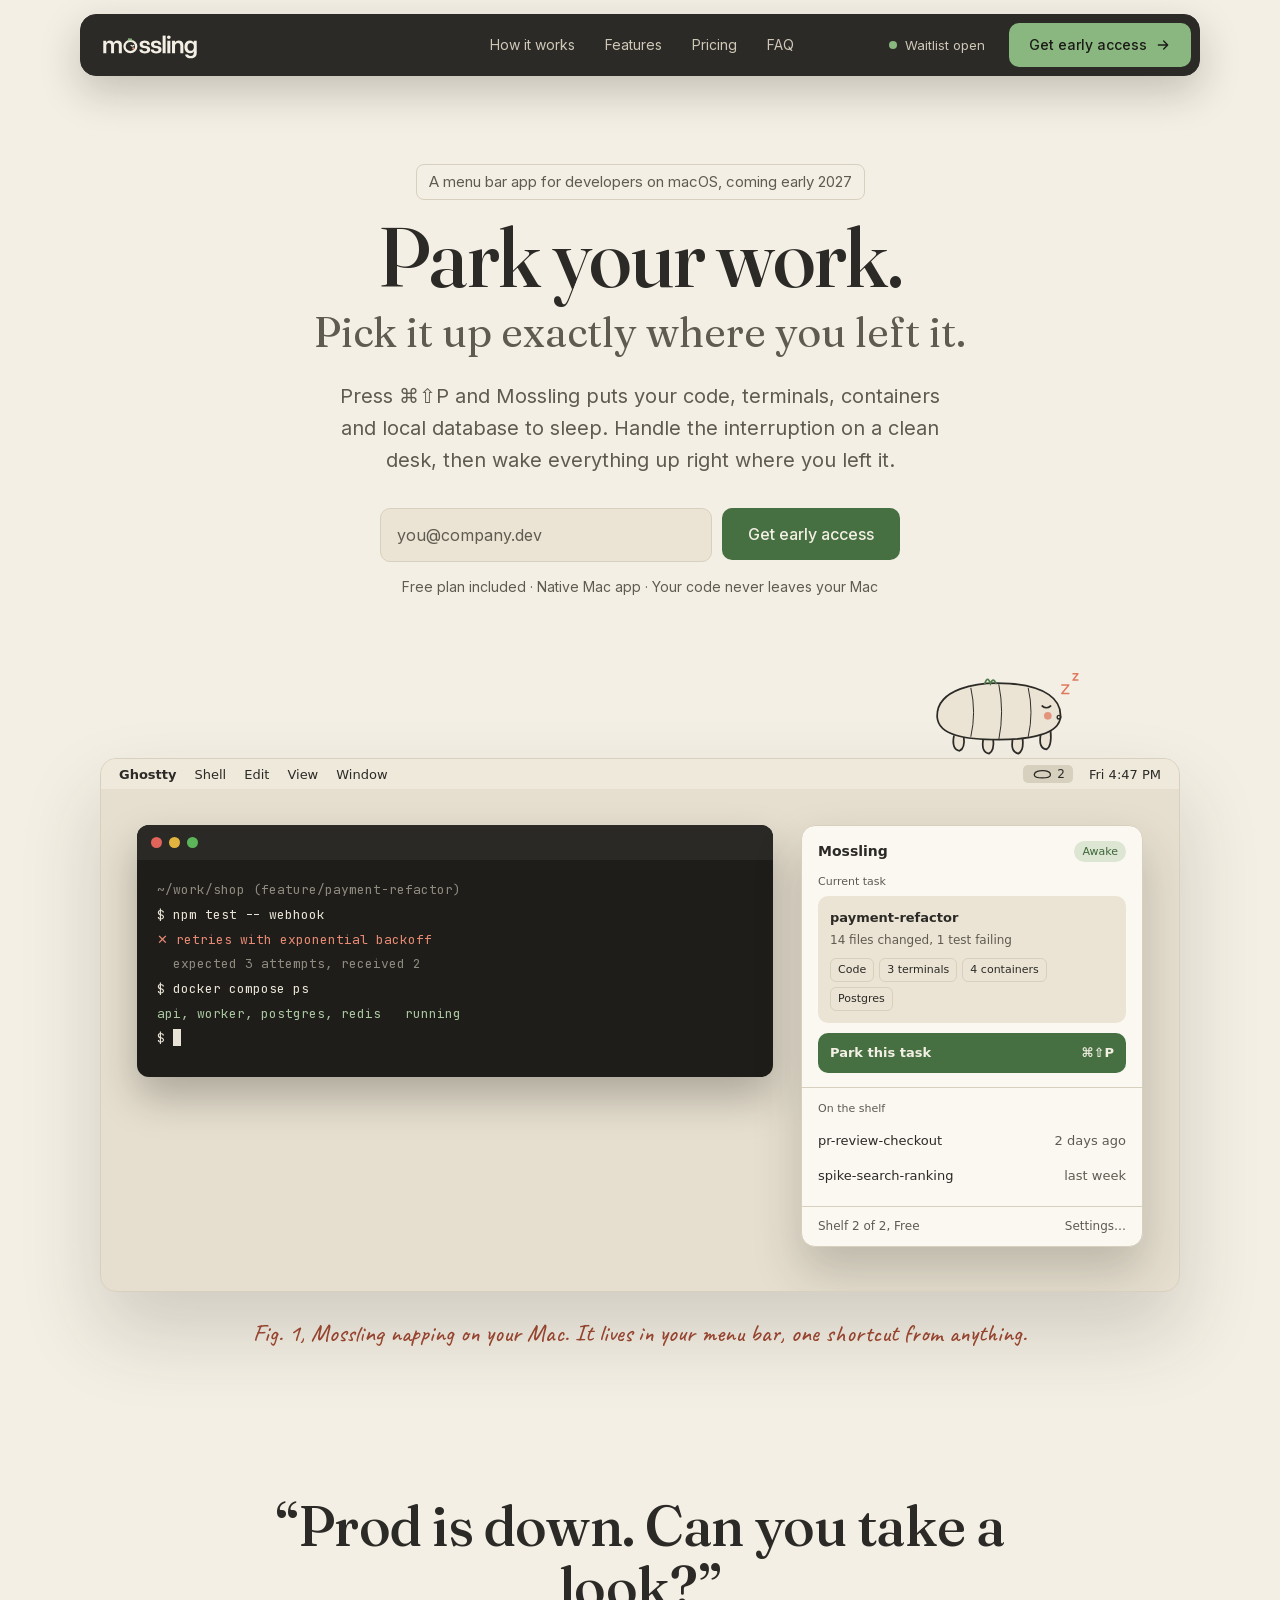
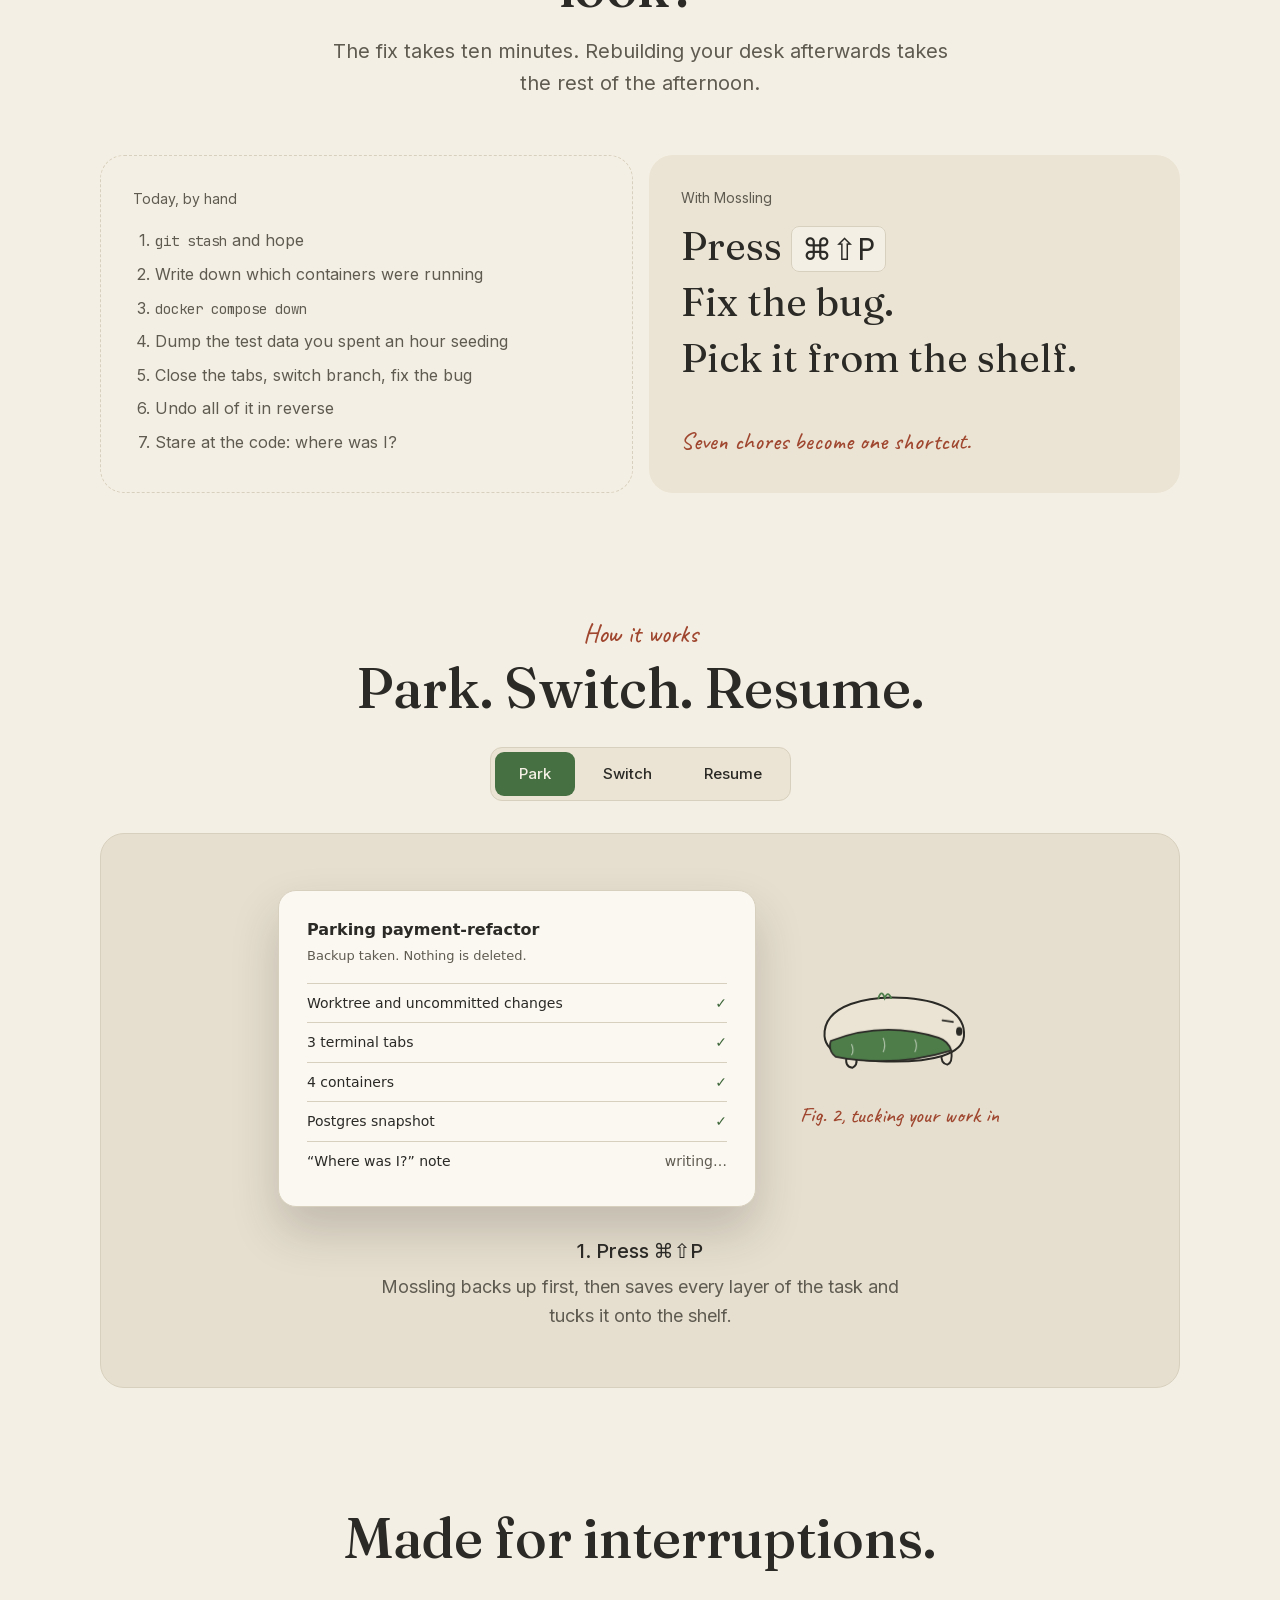
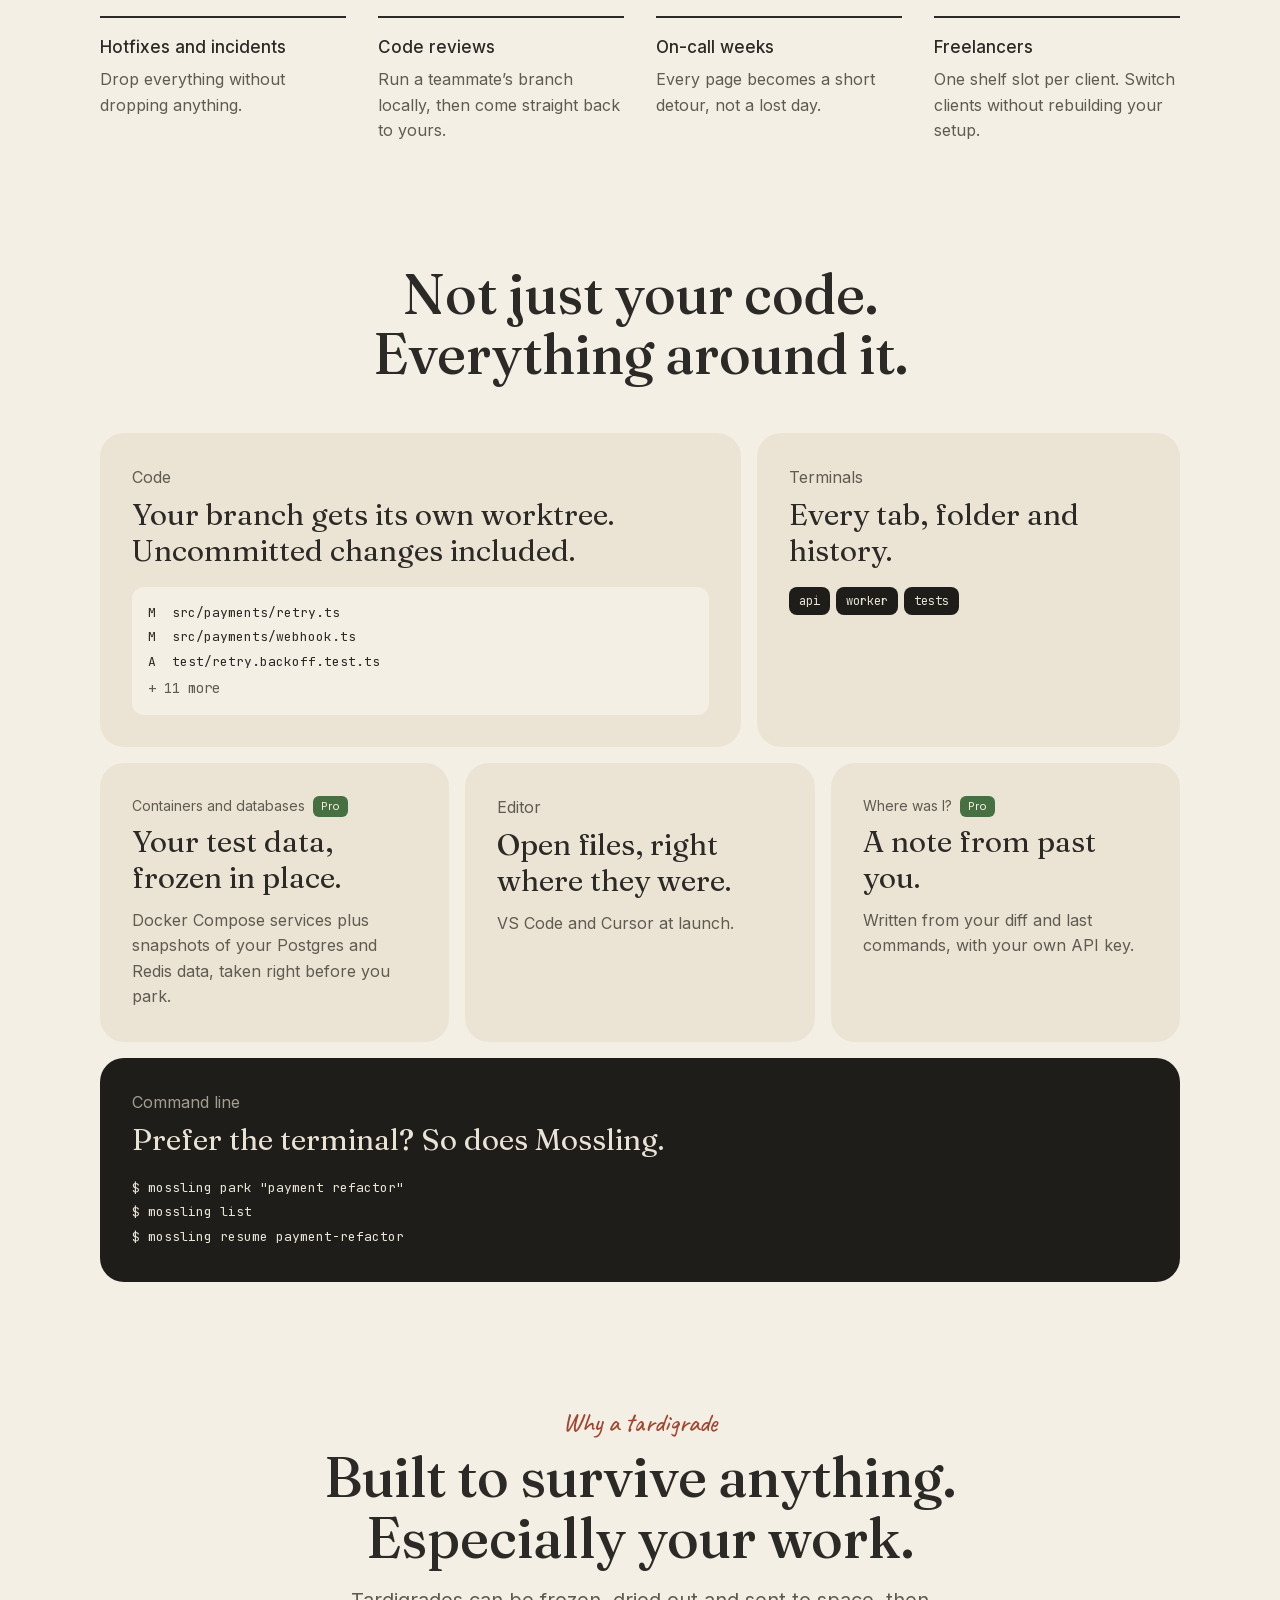
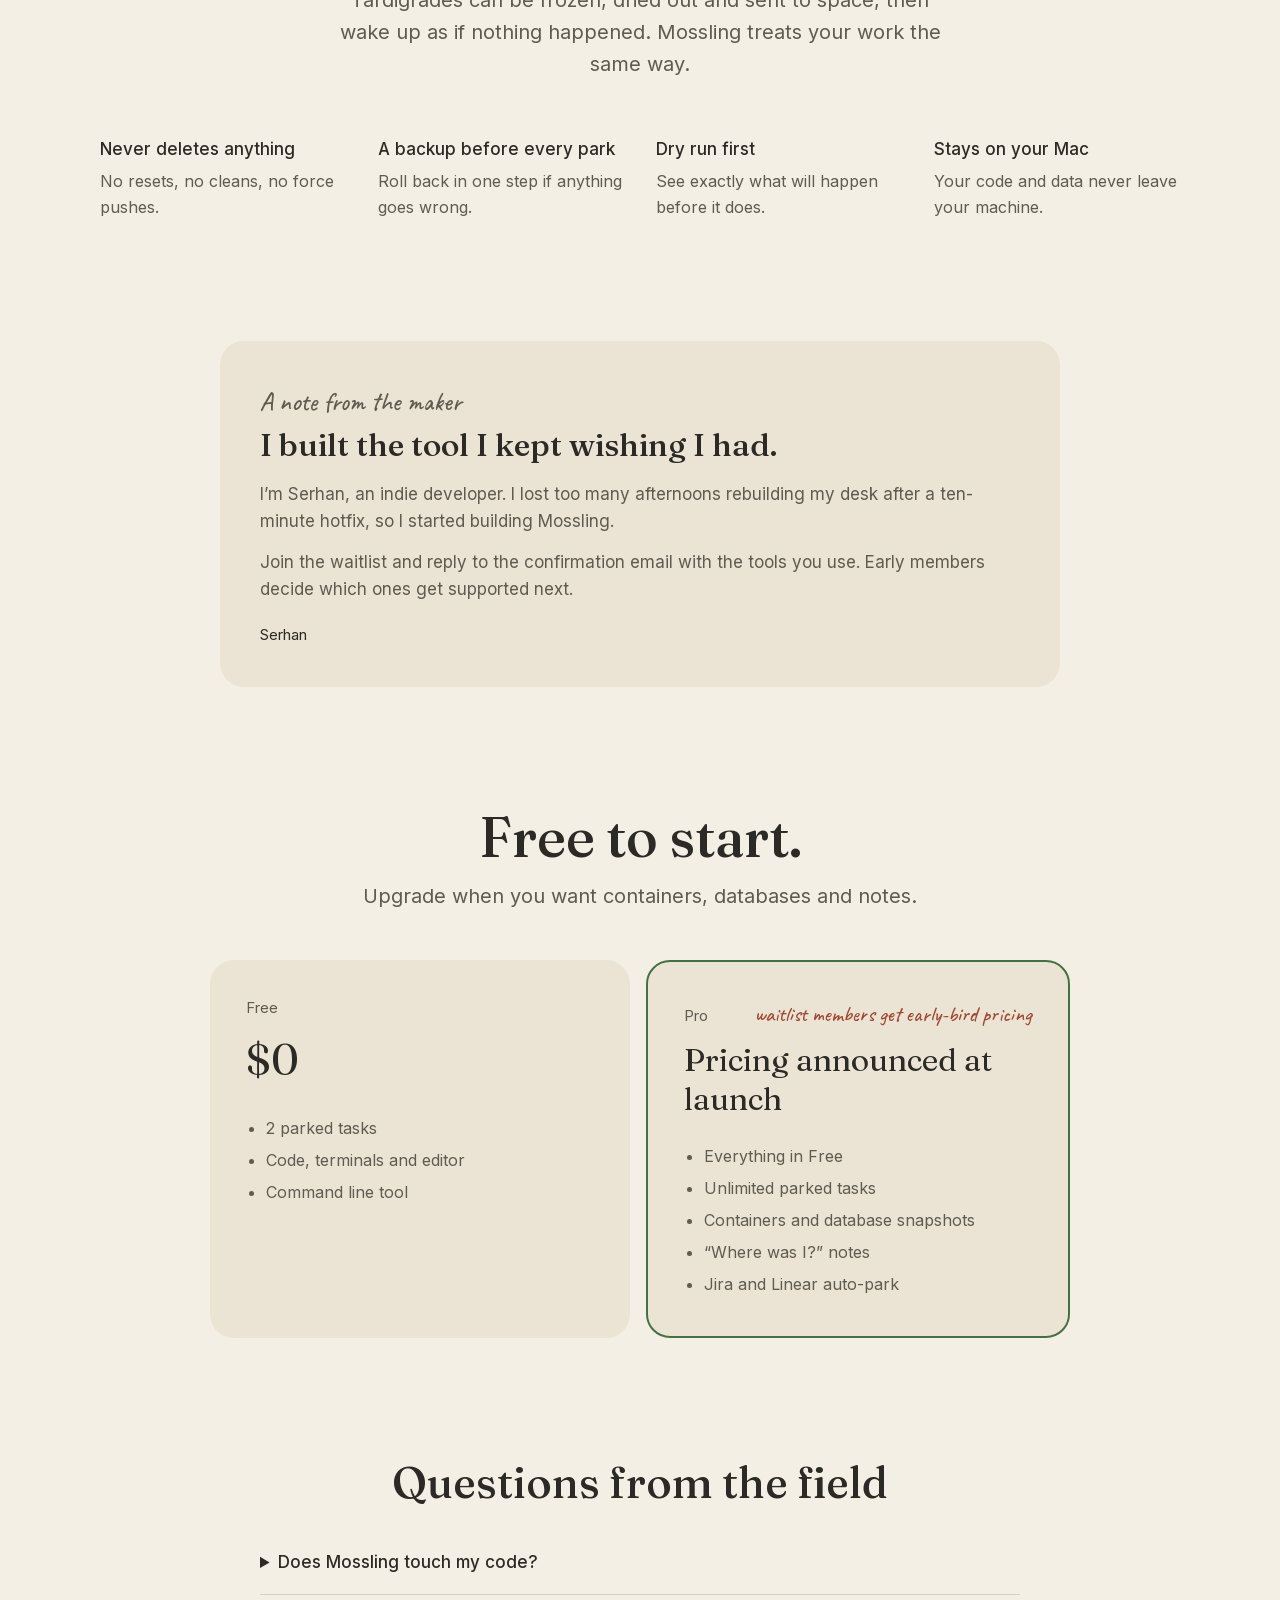
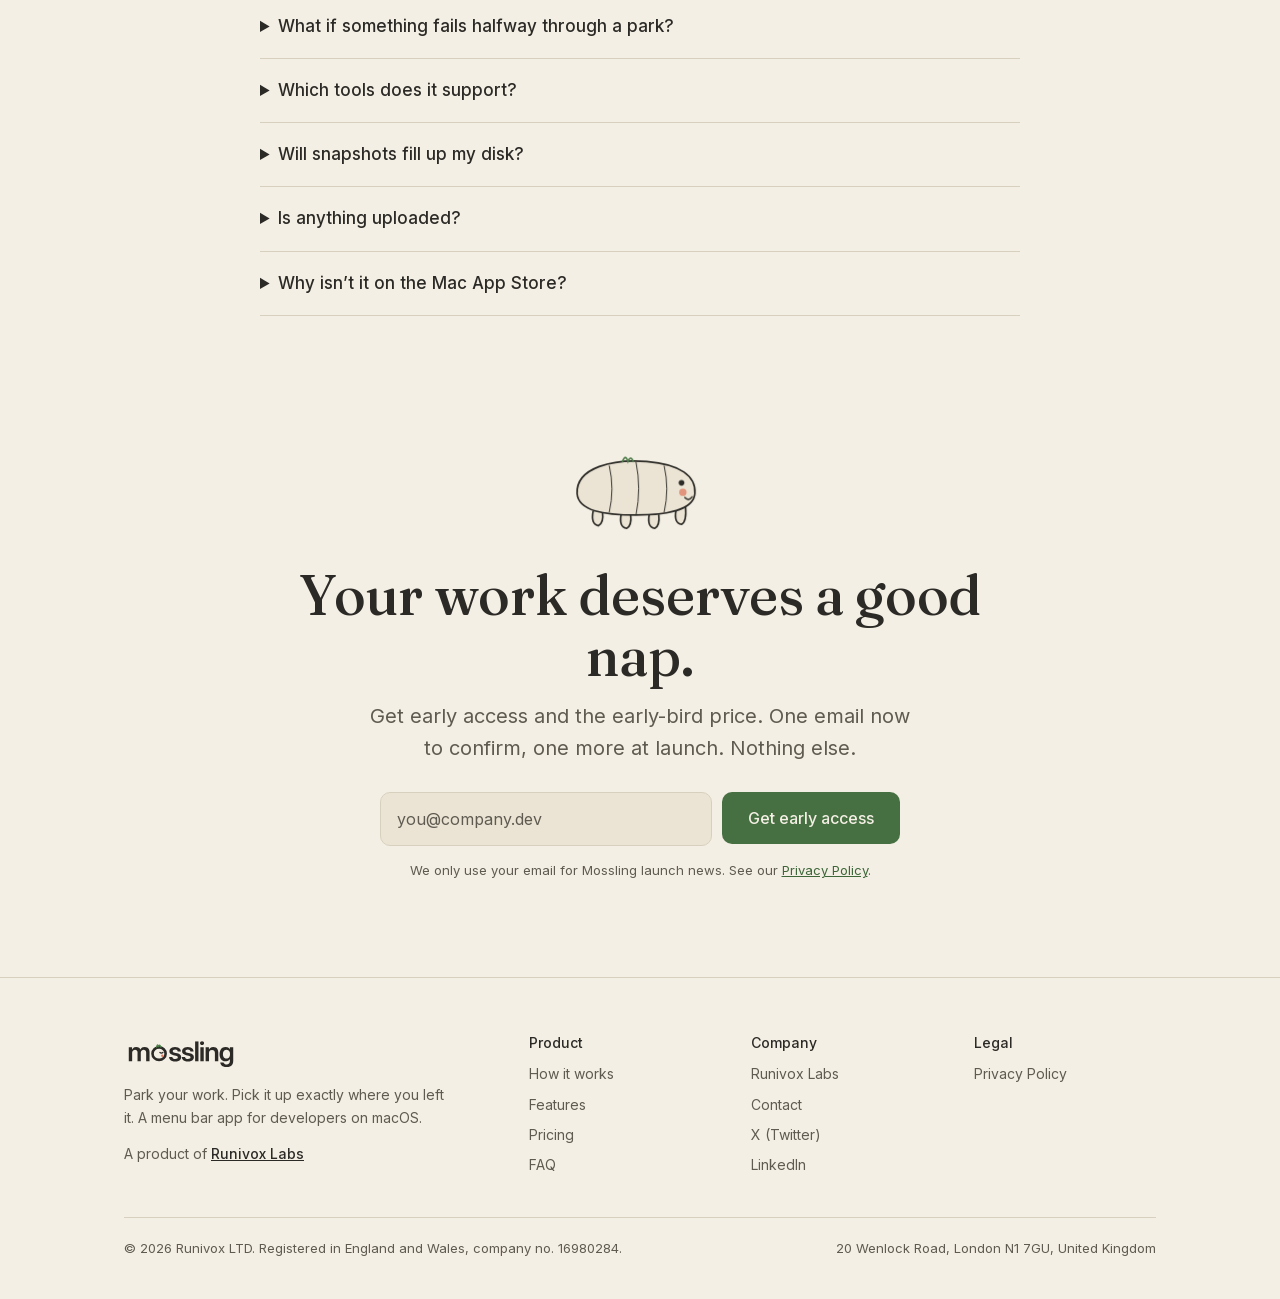
==== commit 5f965b5b: "Deploy landing from MosslingApp/mossling@82f9220" ====
--- a/index.html
+++ b/index.html
@@ -301,7 +301,7 @@
         <h2 id="maker-title">I built the tool I kept wishing I had.</h2>
         <p>I’m Serhan, an indie developer. I lost too many afternoons rebuilding my desk after a ten-minute hotfix, so I started building Mossling.</p>
         <p class="maker-after">Join the waitlist and reply to the confirmation email with the tools you use. Early members decide which ones get supported next.</p>
-        <p class="maker-sign">Serhan · <a href="#join">@mossling</a></p>
+        <p class="maker-sign">Serhan</p>
       </div>
     </section>
 
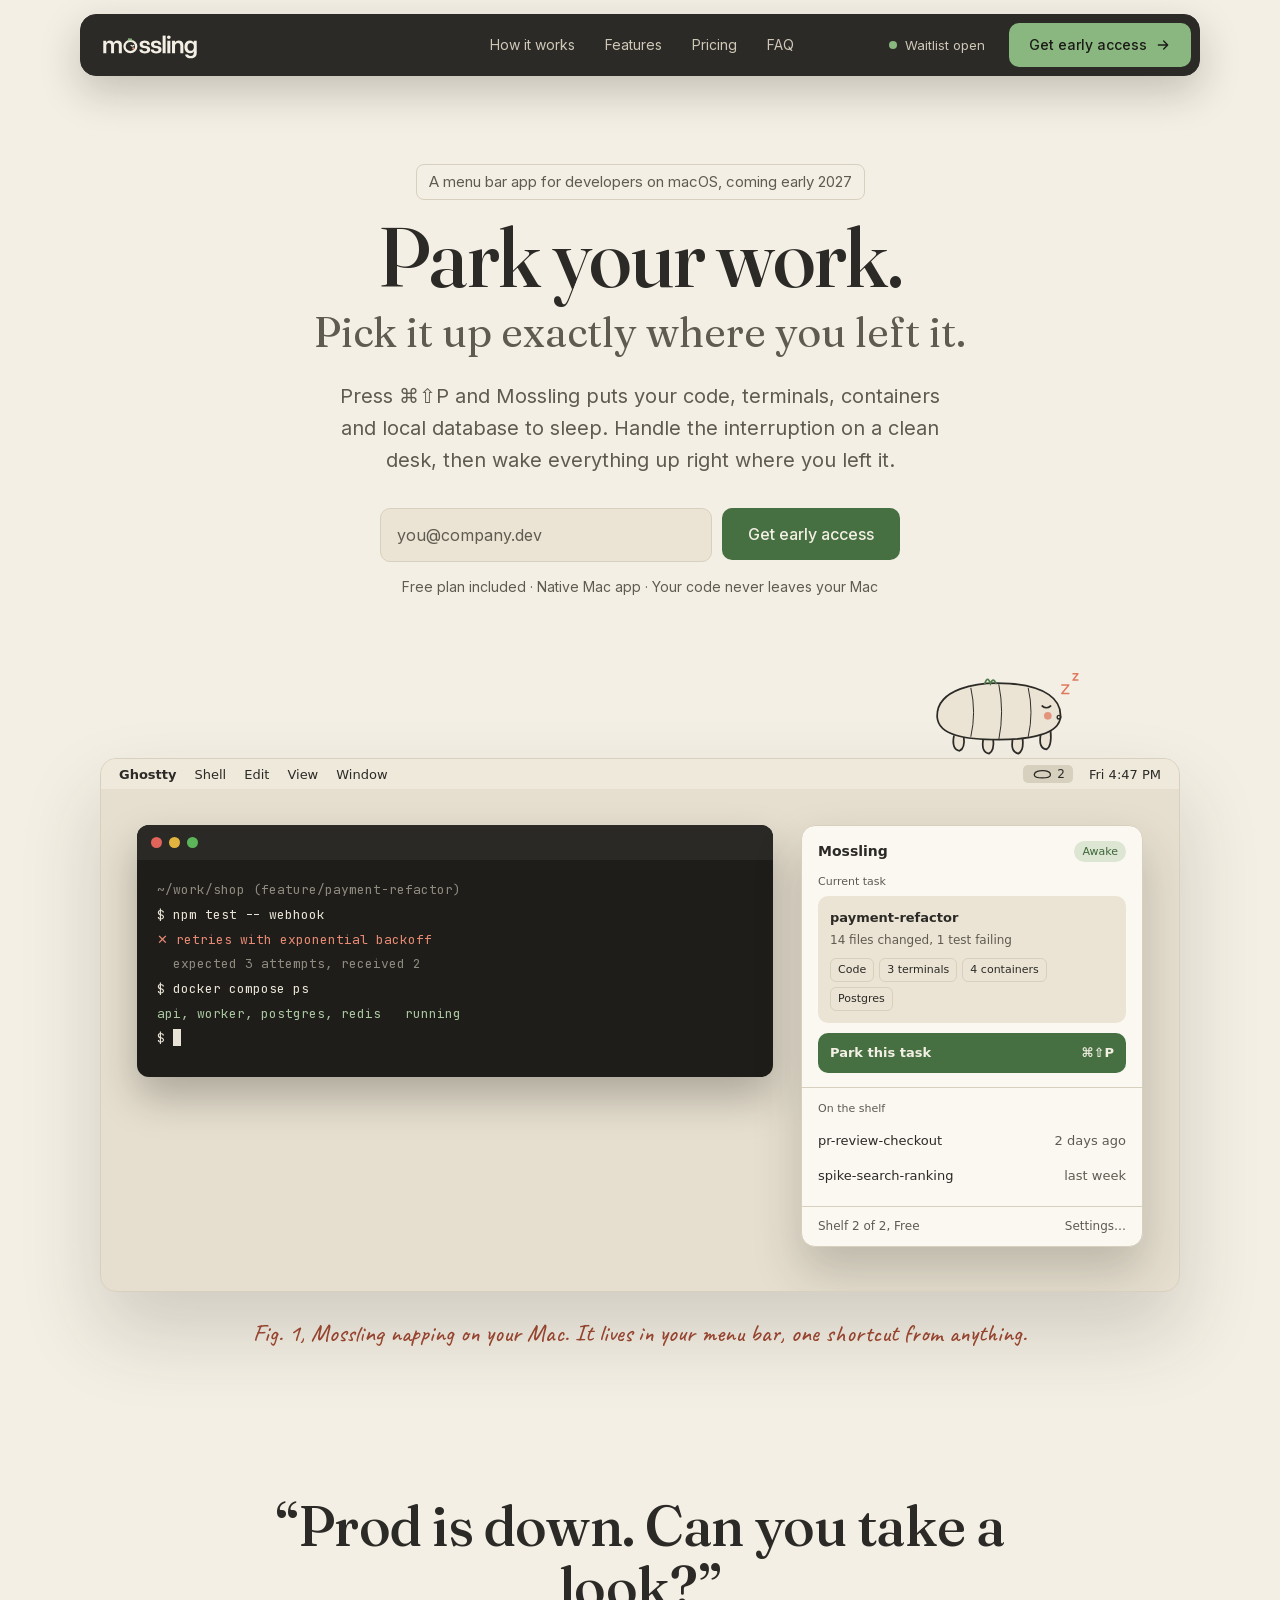
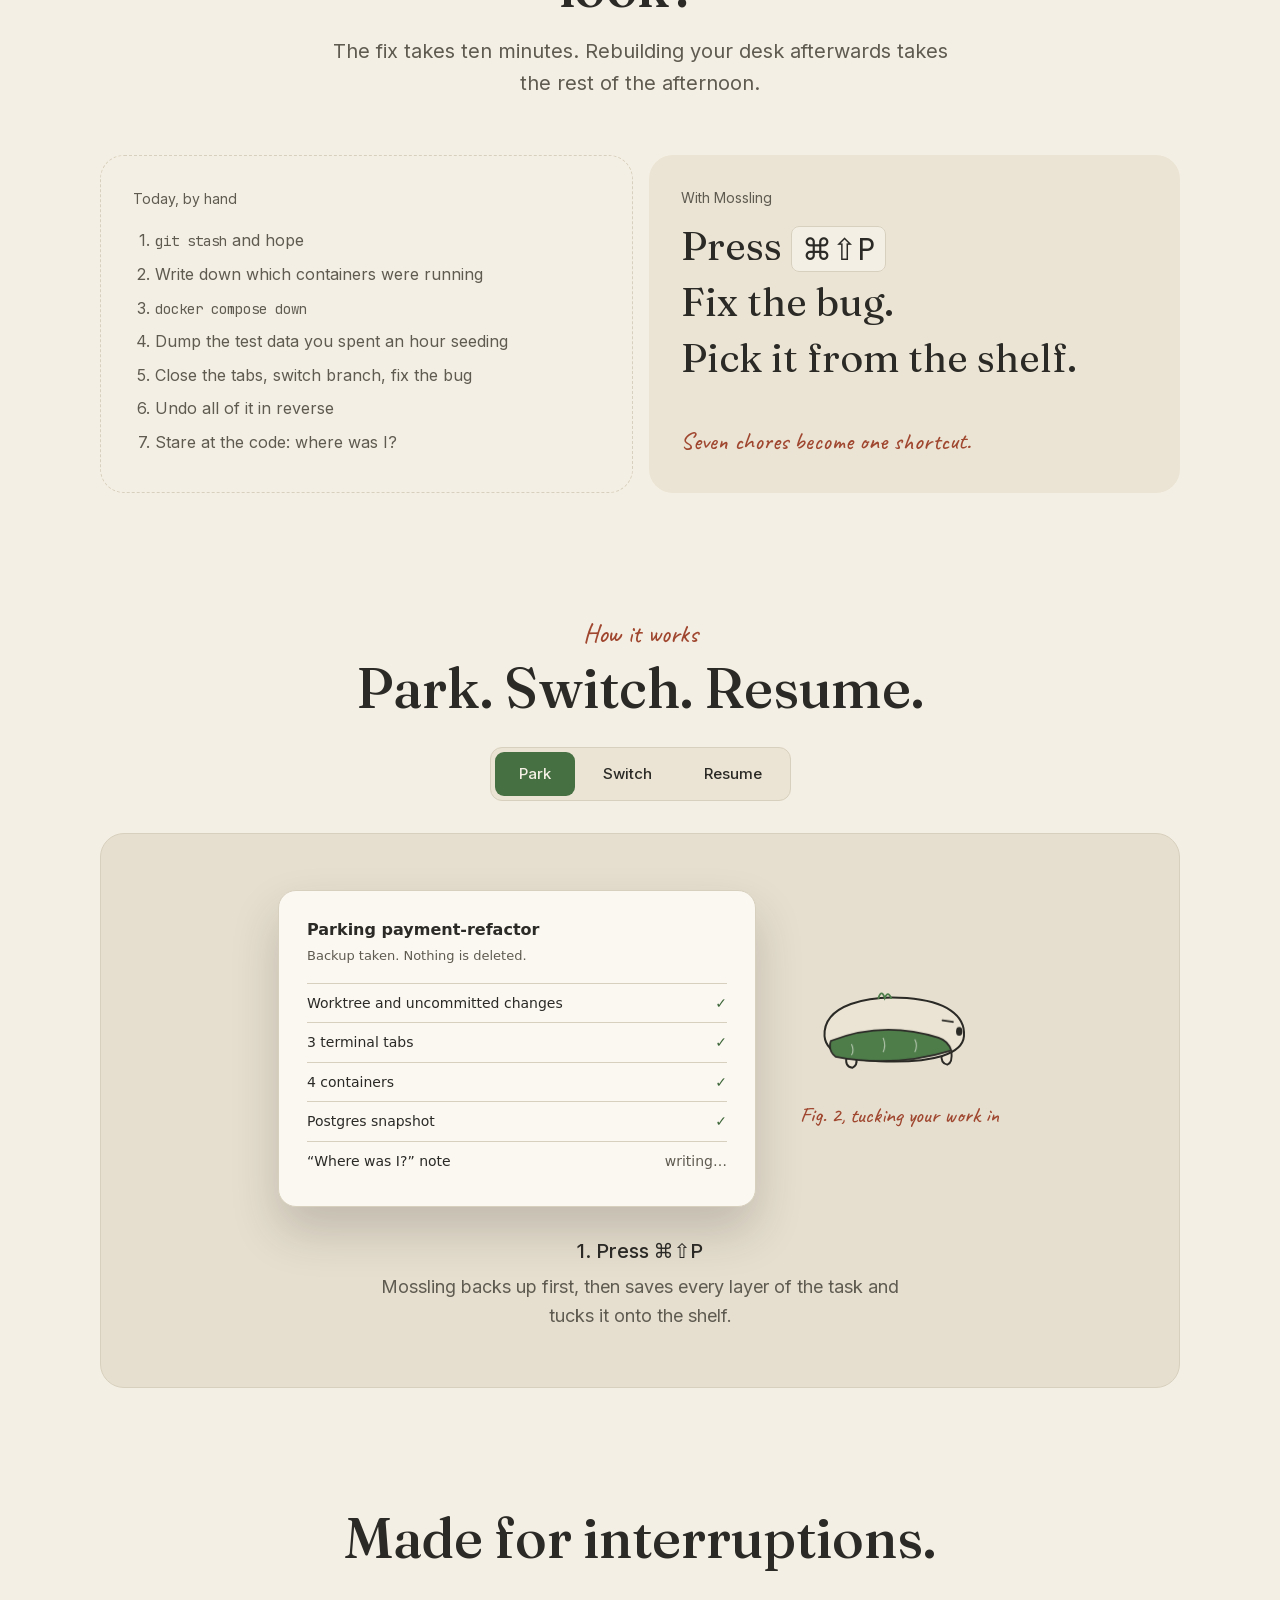
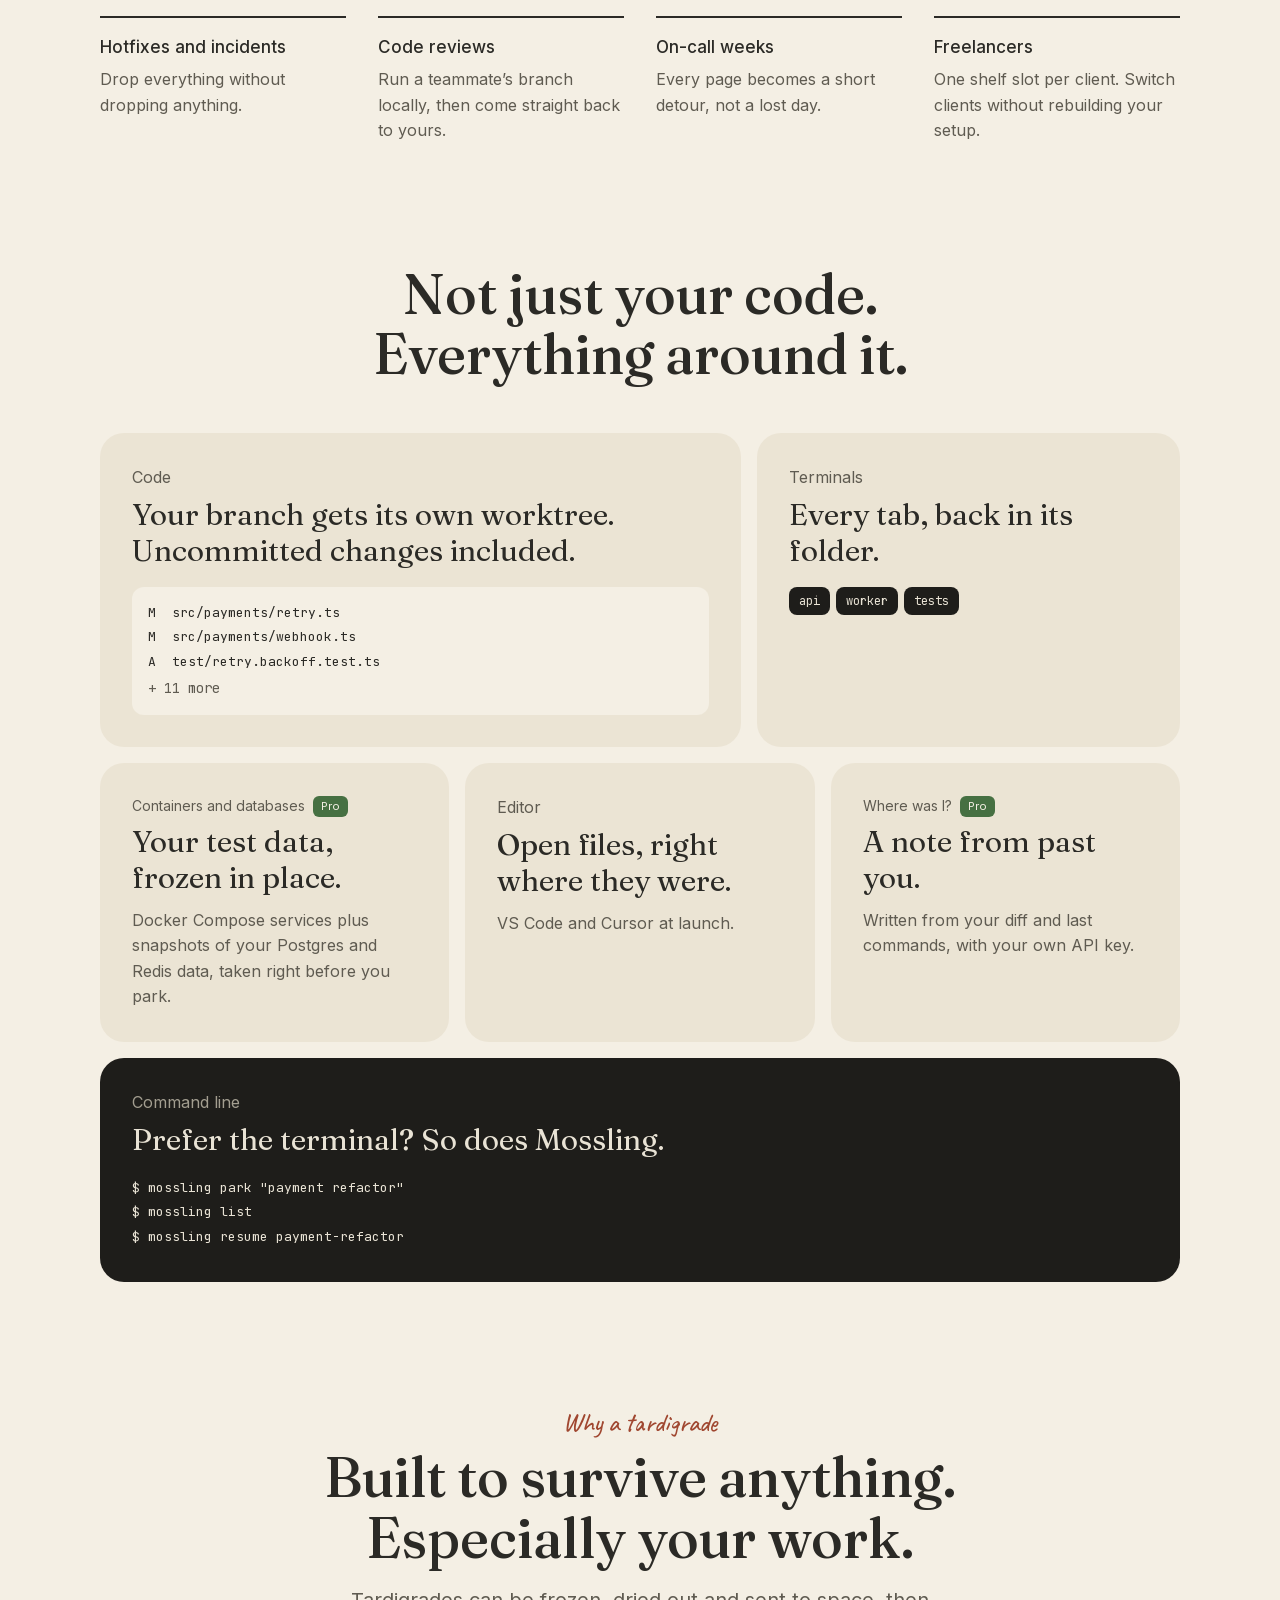
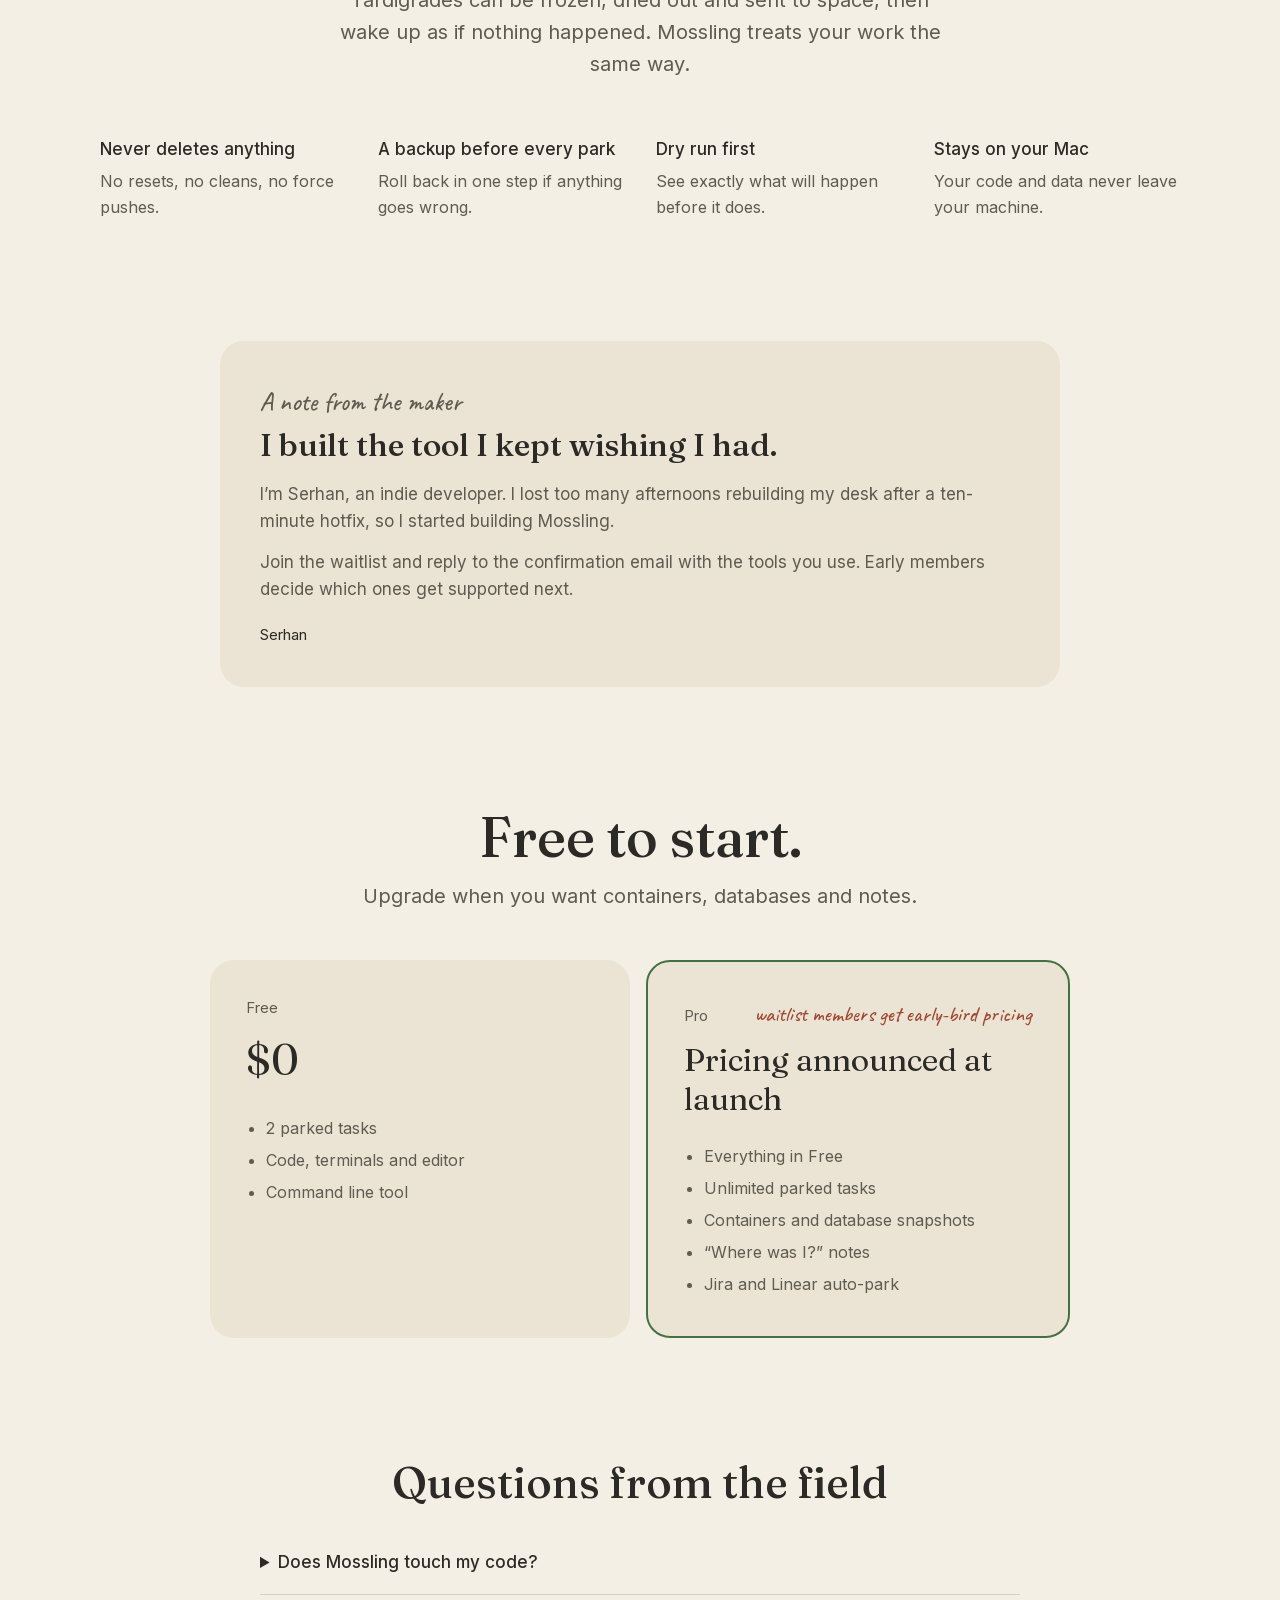
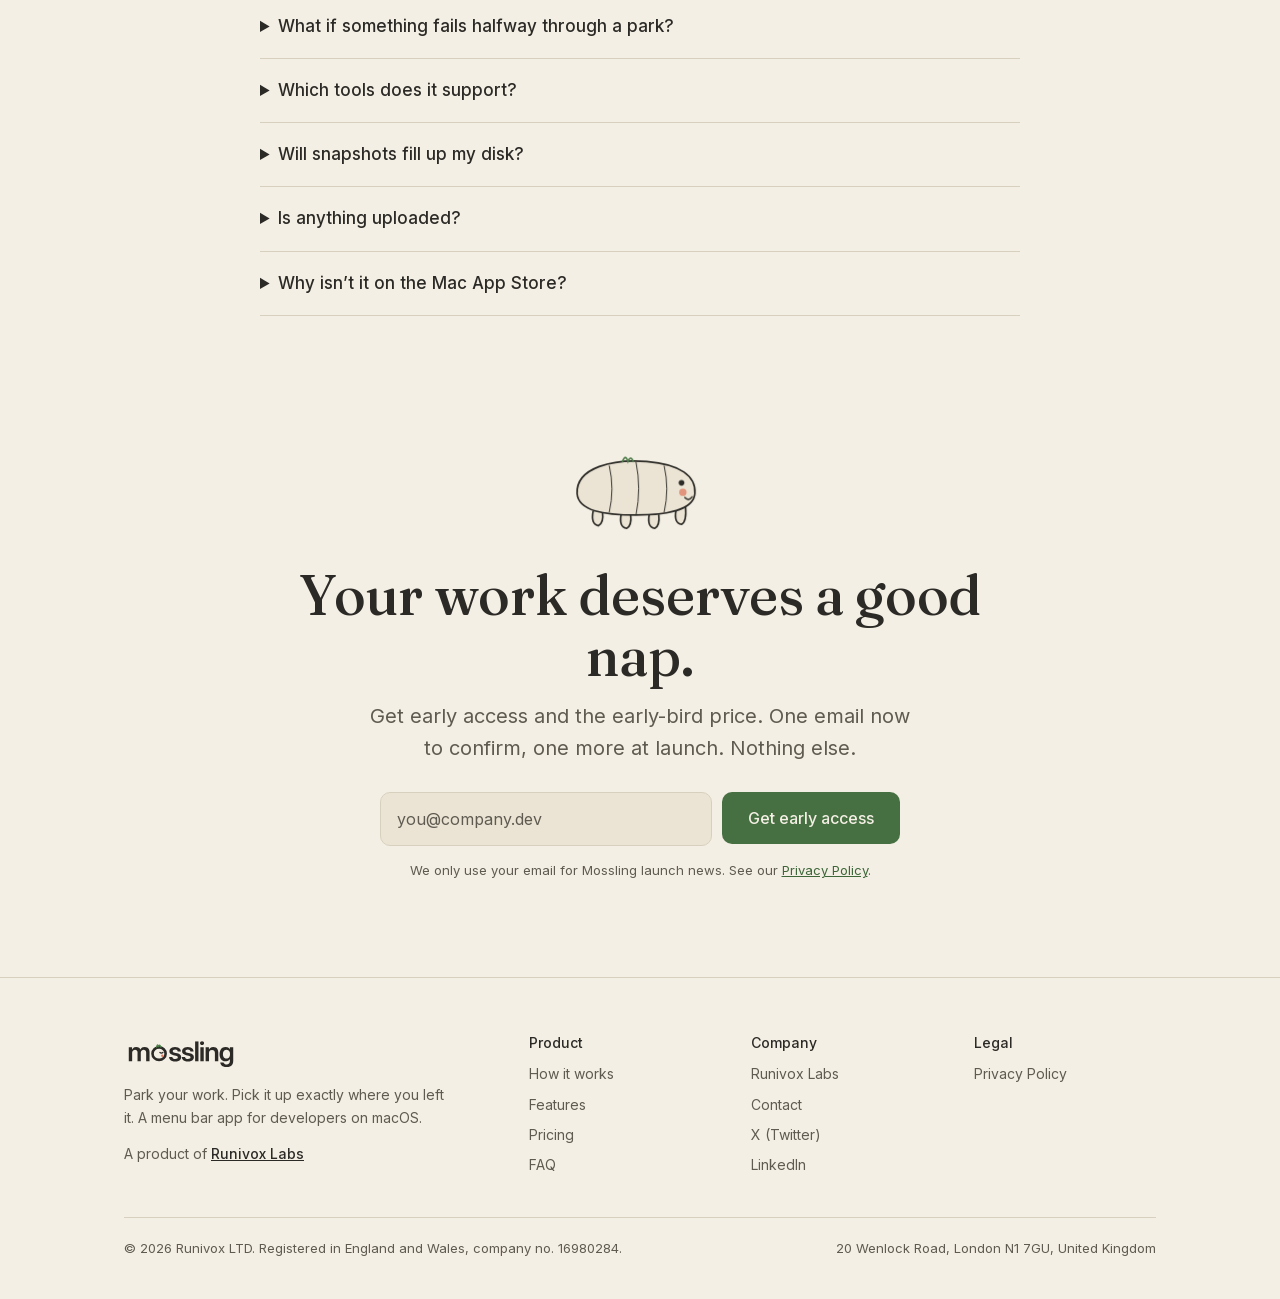
==== commit d8d84815: "Deploy landing from MosslingApp/mossling@79fb062" ====
--- a/index.html
+++ b/index.html
@@ -252,7 +252,7 @@
           </div>
           <div class="tile">
             <p class="label">Terminals</p>
-            <h3 class="spaced">Every tab, folder and history.</h3>
+            <h3 class="spaced">Every tab, back in its folder.</h3>
             <div class="tab-chips" aria-hidden="true"><span>api</span><span>worker</span><span>tests</span></div>
           </div>
           <div class="tile">
